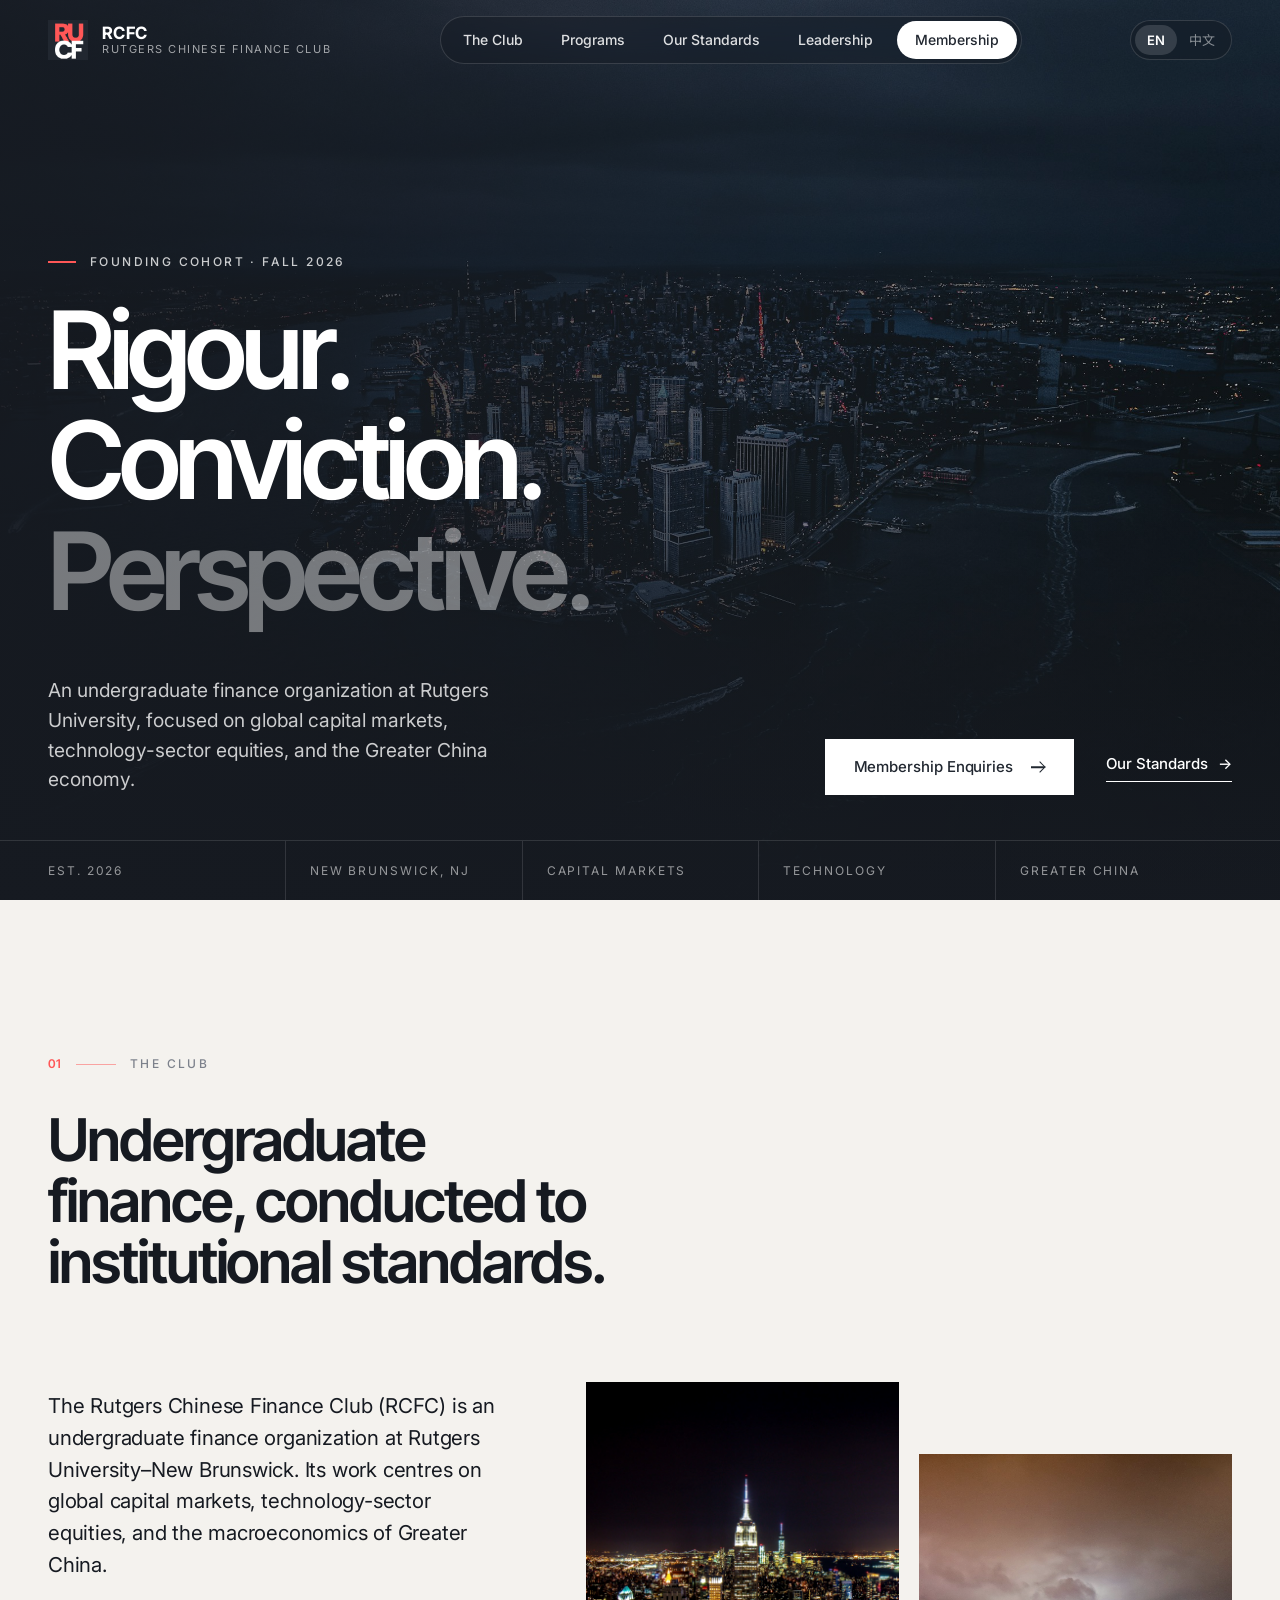
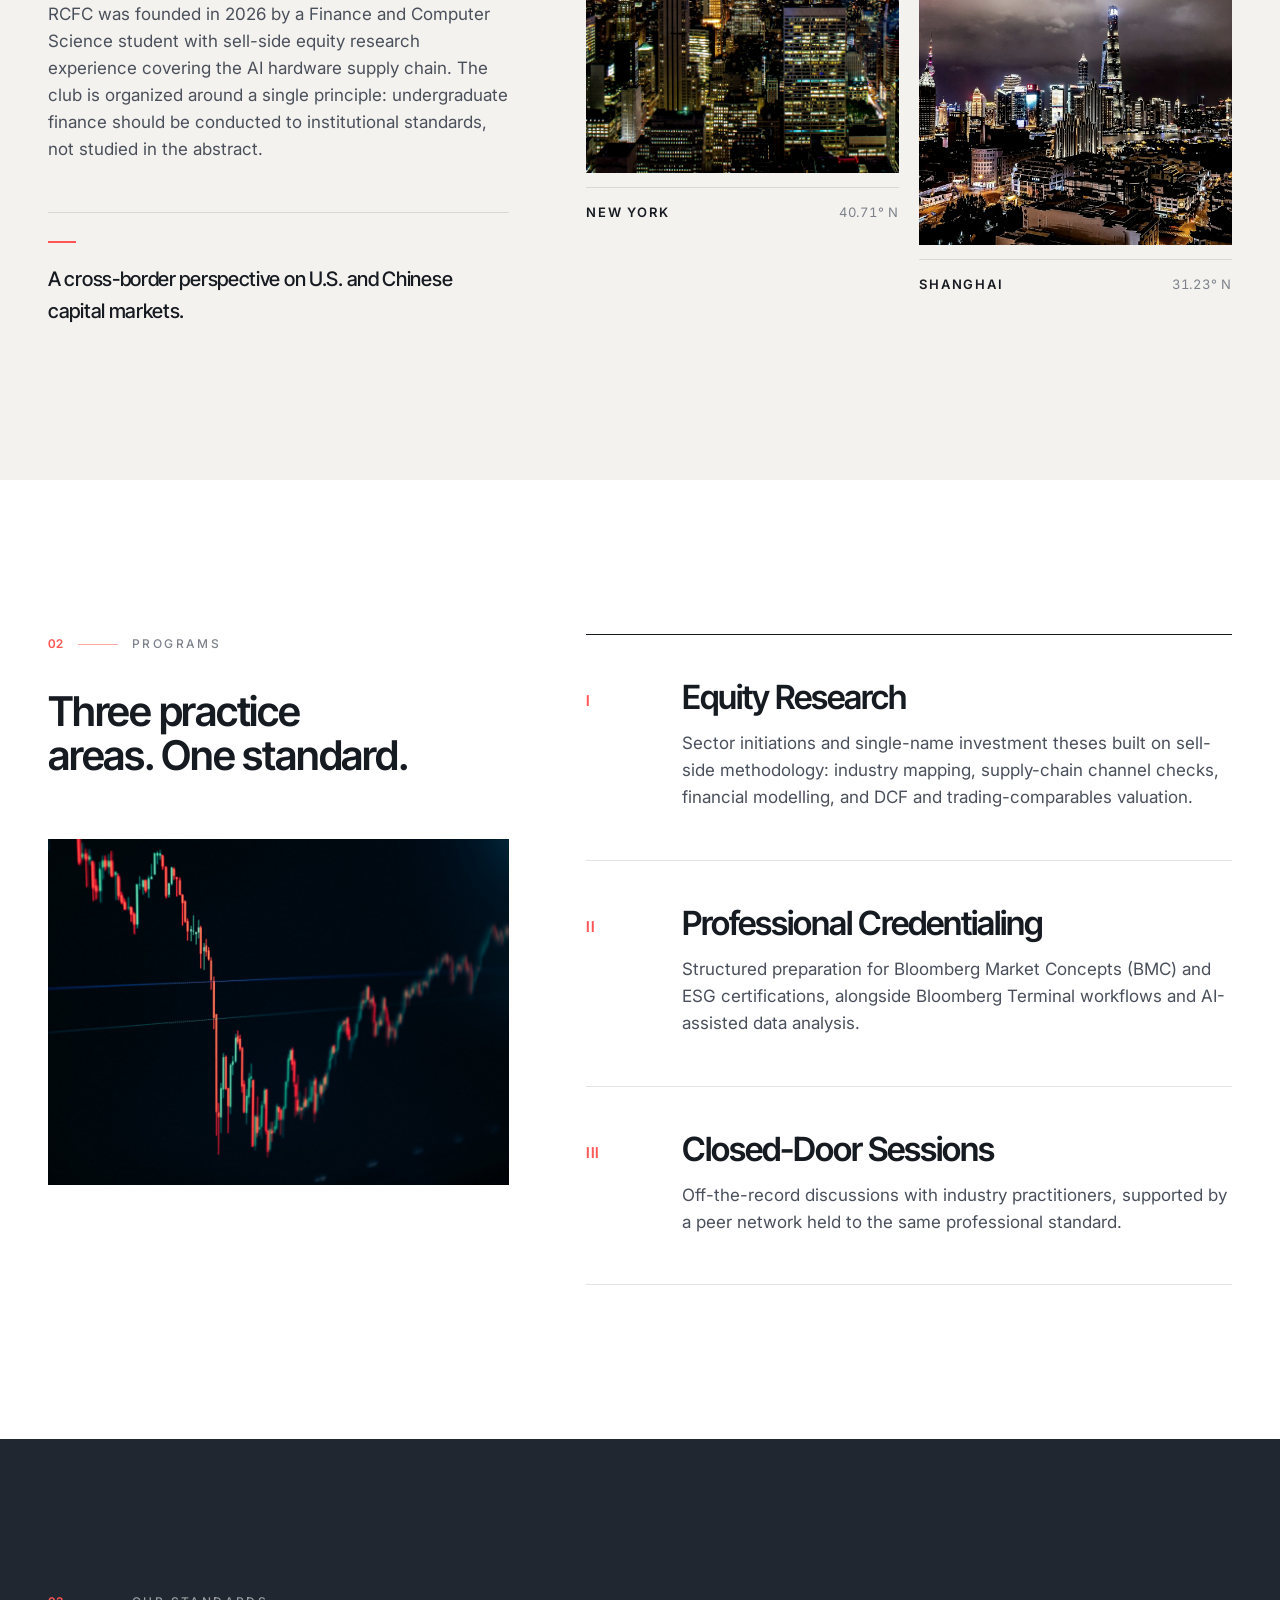
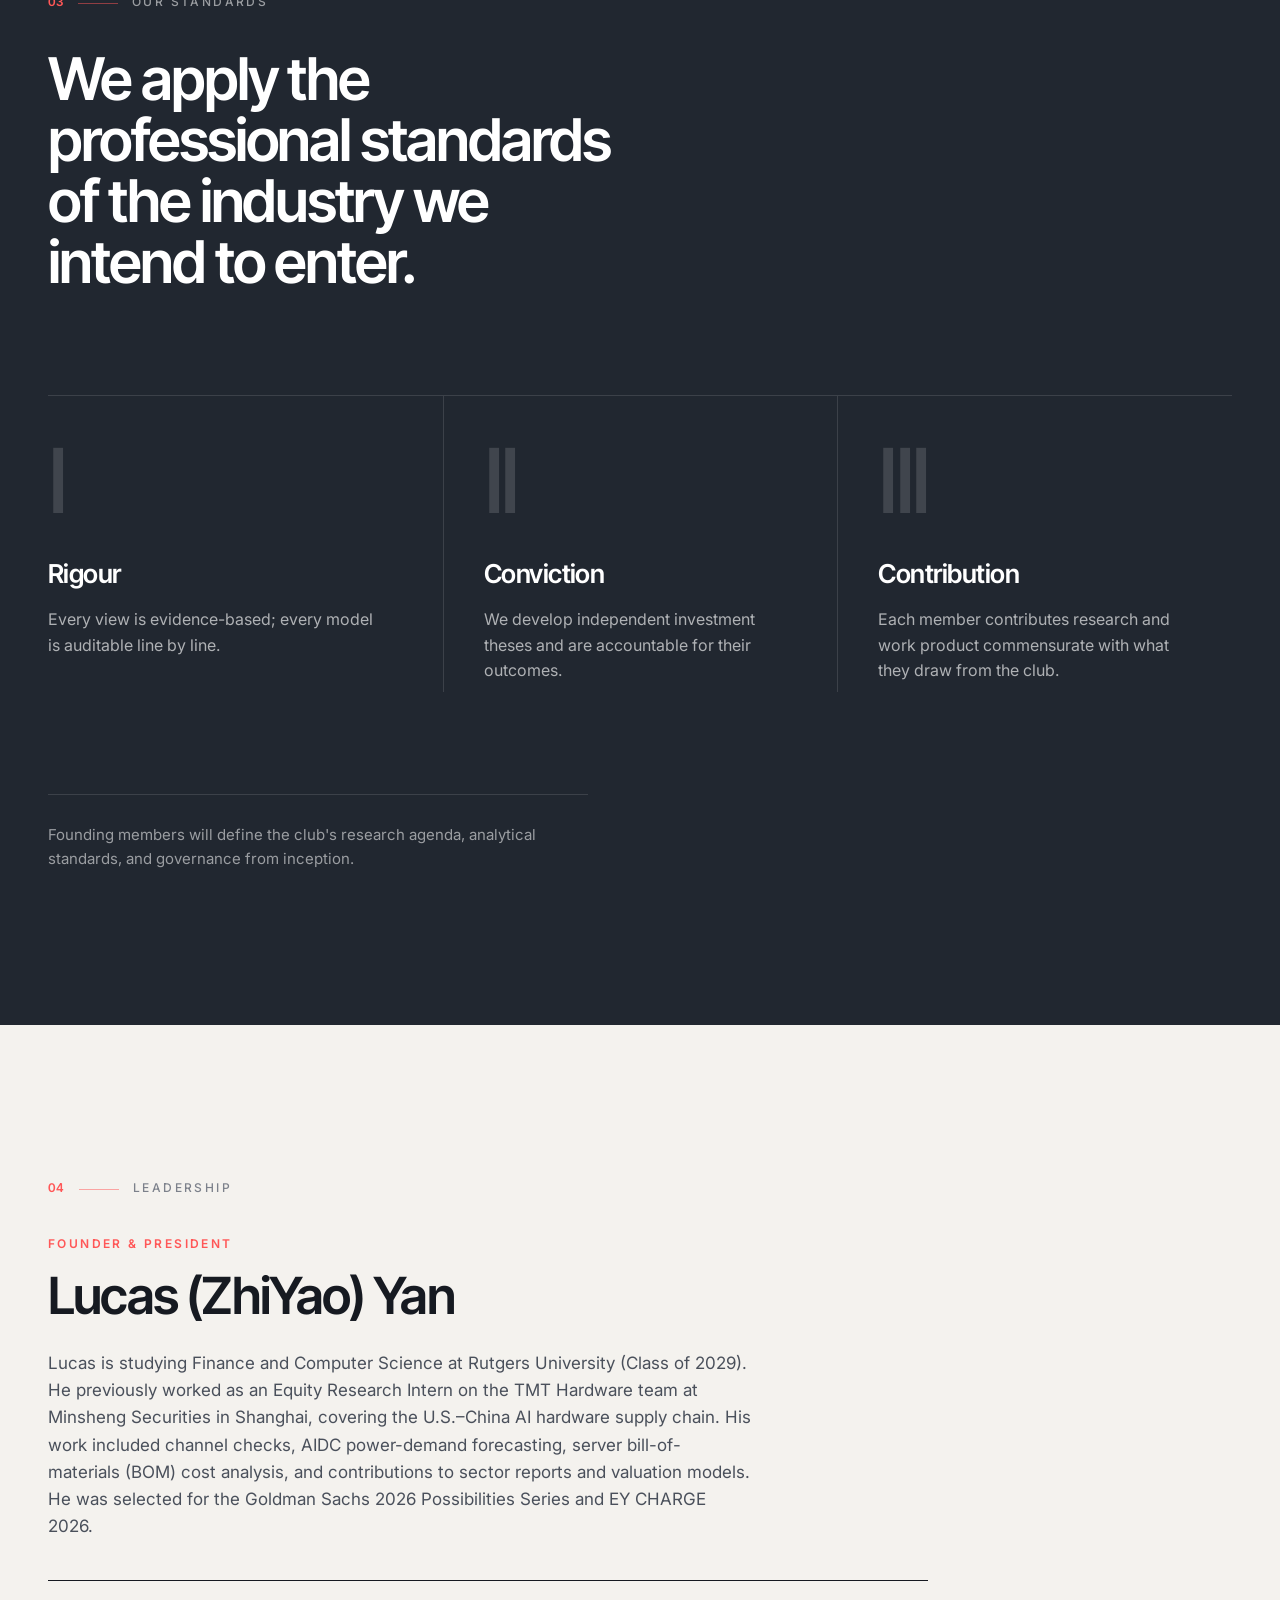
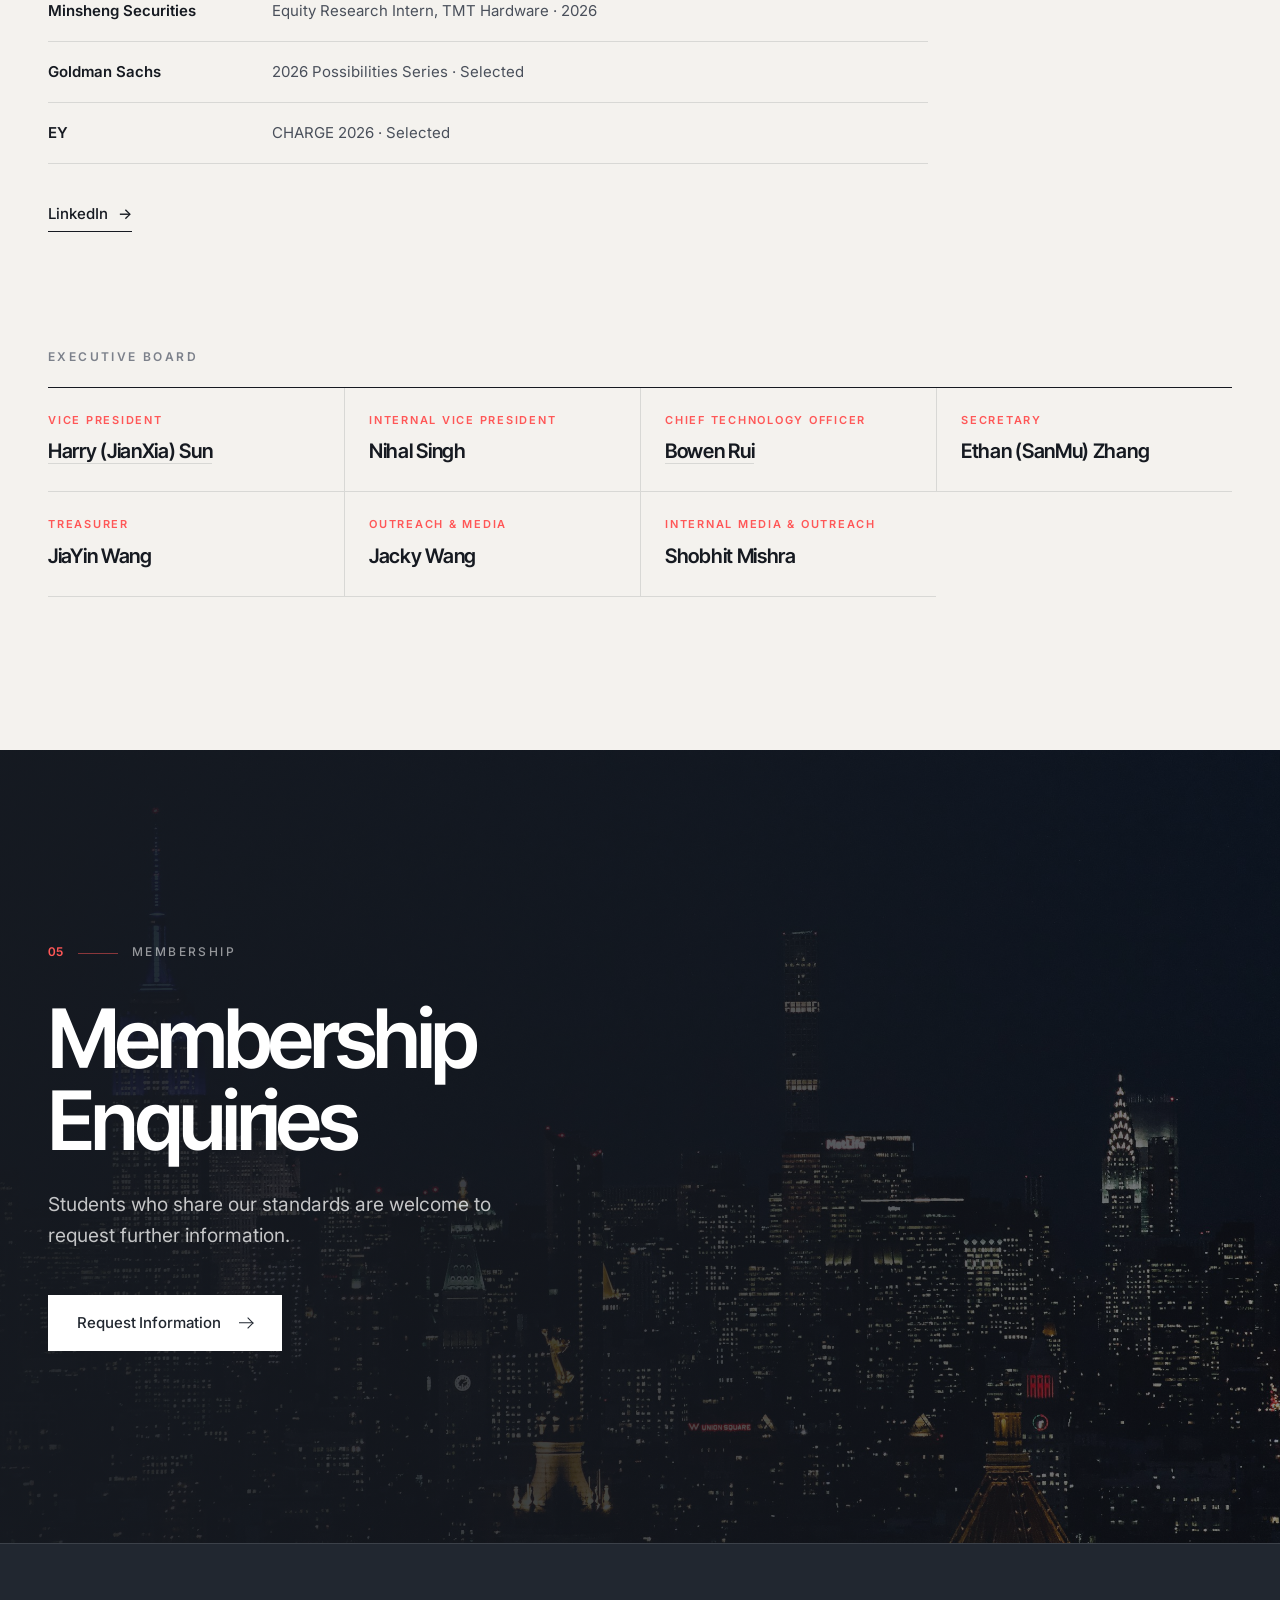
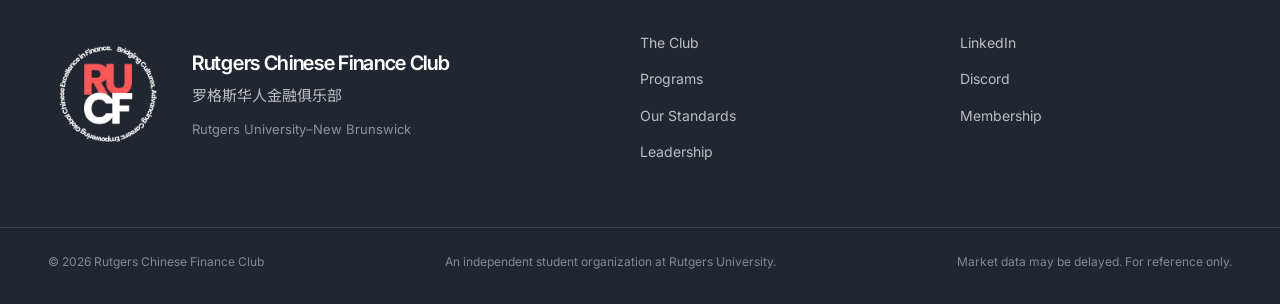
==== index.html @ a419f9c7 "Drop the summer-2026 date from the president's internship sentence EN: "In summer 2026 he was" -> "H" ====
<!doctype html>
<html lang="en">
<head>
  <meta charset="utf-8">
  <meta name="viewport" content="width=device-width, initial-scale=1">
  <title data-i18n="meta.title">RCFC — Rutgers Chinese Finance Club</title>
  <meta name="description" content="Rutgers Chinese Finance Club — an undergraduate finance organization focused on global capital markets, technology-sector equities, and the Greater China economy.">
  <meta name="theme-color" content="#212730">
  <script>
    /* Opening shot on every load: the city starts zoomed in and pulls back into the page. */
    try {
      var still = matchMedia("(prefers-reduced-motion: reduce)").matches;
      // Hide reveal targets before first paint so they don't flash and then fade out.
      if (!still && "IntersectionObserver" in window) document.documentElement.classList.add("js-motion");
      if (!still) {
        document.documentElement.classList.add("intro");
        if ("scrollRestoration" in history) history.scrollRestoration = "manual"; // a reload starts at the opening shot
      }
    } catch (e) {}
  </script>
  <link rel="icon" type="image/png" href="assets/mark.png">
  <link rel="preconnect" href="https://fonts.googleapis.com">
  <link rel="preconnect" href="https://fonts.gstatic.com" crossorigin>
  <link href="https://fonts.googleapis.com/css2?family=Inter+Tight:wght@500;600;700&family=Inter:wght@400;500;600&family=Noto+Sans+SC:wght@400;500;700&display=swap" rel="stylesheet">
  <link rel="preload" as="image" href="assets/photos/hero-manhattan.jpg">
  <link rel="stylesheet" href="styles.css">
</head>
<body>
  <a class="skip" href="#main" data-i18n="a11y.skip">Skip to content</a>

  <!-- ============ NAV ============ -->
  <header class="nav" id="top">
    <div class="nav__inner wrap">
      <a class="brand" href="#top" data-i18n-attr="aria-label:a11y.home" aria-label="RCFC — home">
        <img class="brand__mark" src="assets/mark.png" width="40" height="40" alt="">
        <span class="brand__text">
          <span class="brand__name">RCFC</span>
          <span class="brand__sub" data-i18n="brand.sub">Rutgers Chinese Finance Club</span>
        </span>
      </a>

      <nav class="menu" id="site-menu" data-i18n-attr="aria-label:a11y.primary" aria-label="Primary">
        <a href="#club" data-i18n="nav.club">The Club</a>
        <a href="#programs" data-i18n="nav.programs">Programs</a>
        <a href="#standard" data-i18n="nav.standard">Our Standards</a>
        <a href="#leadership" data-i18n="nav.leadership">Leadership</a>
        <a class="menu__cta" href="#membership" data-i18n="nav.membership">Membership</a>
        <span class="menu__dot" aria-hidden="true"></span>
      </nav>

      <div class="nav__tools">
        <div class="lang" role="group" data-i18n-attr="aria-label:a11y.lang" aria-label="Language">
          <button class="lang__btn" type="button" data-lang="en" aria-pressed="true">EN</button>
          <button class="lang__btn" type="button" data-lang="zh" aria-pressed="false">中文</button>
        </div>
        <button class="menu-toggle" type="button" aria-controls="site-menu" aria-expanded="false" aria-label="Open menu">
          <span></span><span></span>
        </button>
      </div>
    </div>
  </header>

  <main id="main">

    <!-- ============ HERO ============ -->
    <section class="hero">
      <div class="hero__media" aria-hidden="true">
        <img src="assets/photos/hero-manhattan.jpg" alt="">
      </div>
      <div class="hero__body wrap">
        <p class="eyebrow reveal"><span class="eyebrow__dash"></span><span data-i18n="hero.eyebrow">Founding Cohort · Fall 2026</span></p>
        <h1 class="hero__title reveal">
          <span data-i18n="hero.t1">Rigour.</span>
          <span data-i18n="hero.t2">Conviction.</span>
          <span class="hero__accent" data-i18n="hero.t3">Perspective.</span>
        </h1>
        <div class="hero__foot reveal">
          <p class="hero__lead" data-i18n="hero.lead">An undergraduate finance organization at Rutgers University, focused on global capital markets, technology-sector equities, and the Greater China economy.</p>
          <div class="hero__ctas">
            <a class="btn btn--light" href="apply.html"><span data-i18n="hero.cta">Membership Enquiries</span><i class="arrow" aria-hidden="true"></i></a>
            <a class="link link--light" href="#standard"><span data-i18n="hero.cta2">Our Standards</span></a>
          </div>
        </div>
      </div>
      <div class="hero__strip">
        <ul class="wrap strip">
          <li data-i18n="strip.v1">Est. 2026</li>
          <li data-i18n="strip.v2">New Brunswick, NJ</li>
          <li data-i18n="strip.v3">Capital Markets</li>
          <li data-i18n="strip.v4">Technology</li>
          <li data-i18n="strip.v5">Greater China</li>
        </ul>
      </div>
    </section>

    <!-- ============ LIVE TICKER ============ -->
    <section class="ticker" id="ticker" data-i18n-attr="aria-label:ticker.label" aria-label="Market prices">
      <div class="ticker__viewport">
        <ul class="ticker__track" id="ticker-track"></ul>
      </div>
    </section>

    <!-- ============ 01 THE CLUB ============ -->
    <section class="section club" id="club">
      <div class="wrap">
        <header class="sec-head reveal">
          <p class="sec-label"><span class="sec-num">01</span><span data-i18n="club.title">The Club</span></p>
          <h2 class="statement" data-i18n="club.statement">Undergraduate finance, conducted to institutional standards.</h2>
        </header>

        <div class="club__grid">
          <div class="club__text reveal">
            <p class="lead" data-i18n="club.p1">The Rutgers Chinese Finance Club (RCFC) is an undergraduate finance organization at Rutgers University–New Brunswick. Its work centres on global capital markets, technology-sector equities, and the macroeconomics of Greater China.</p>
            <p class="body" data-i18n="club.p2">RCFC was founded in 2026 by a Finance and Computer Science student with sell-side equity research experience covering the AI hardware supply chain. The club is organized around a single principle: undergraduate finance should be conducted to institutional standards, not studied in the abstract.</p>
            <p class="club__quote" data-i18n="club.quote">A cross-border perspective on U.S. and Chinese capital markets.</p>
          </div>

          <div class="cities reveal">
            <figure class="city">
              <div class="city__img"><img src="assets/photos/new-york.jpg" alt="" loading="lazy"></div>
              <figcaption><span data-i18n="club.capNY">New York</span><span class="city__co">40.71° N</span></figcaption>
            </figure>
            <figure class="city city--offset">
              <div class="city__img"><img src="assets/photos/shanghai.jpg" alt="" loading="lazy"></div>
              <figcaption><span data-i18n="club.capSH">Shanghai</span><span class="city__co">31.23° N</span></figcaption>
            </figure>
          </div>
        </div>
      </div>
    </section>

    <!-- ============ 02 PROGRAMS ============ -->
    <section class="section programs" id="programs">
      <div class="wrap programs__grid">
        <div class="programs__aside reveal">
          <p class="sec-label"><span class="sec-num">02</span><span data-i18n="programs.title">Programs</span></p>
          <h2 class="h2" data-i18n="programs.kicker">Three practice areas. One standard.</h2>
          <div class="programs__img"><img src="assets/photos/markets.jpg" alt="" loading="lazy"></div>
        </div>

        <ol class="plist">
          <li class="pitem reveal">
            <span class="pitem__no">I</span>
            <div>
              <h3 class="pitem__t" data-i18n="programs.t1">Equity Research</h3>
              <p class="pitem__d" data-i18n="programs.d1">Sector initiations and single-name investment theses built on sell-side methodology: industry mapping, supply-chain channel checks, financial modelling, and DCF and trading-comparables valuation.</p>
            </div>
          </li>
          <li class="pitem reveal">
            <span class="pitem__no">II</span>
            <div>
              <h3 class="pitem__t" data-i18n="programs.t2">Professional Credentialing</h3>
              <p class="pitem__d" data-i18n="programs.d2">Structured preparation for Bloomberg Market Concepts (BMC) and ESG certifications, alongside Bloomberg Terminal workflows and AI-assisted data analysis.</p>
            </div>
          </li>
          <li class="pitem reveal">
            <span class="pitem__no">III</span>
            <div>
              <h3 class="pitem__t" data-i18n="programs.t3">Closed-Door Sessions</h3>
              <p class="pitem__d" data-i18n="programs.d3">Off-the-record discussions with industry practitioners, supported by a peer network held to the same professional standard.</p>
            </div>
          </li>
        </ol>
      </div>
    </section>

    <!-- ============ 03 STANDARD ============ -->
    <section class="section standard" id="standard">
      <div class="wrap">
        <header class="standard__head reveal">
          <p class="sec-label sec-label--light"><span class="sec-num">03</span><span data-i18n="standard.title">Our Standards</span></p>
          <h2 class="statement statement--light" data-i18n="standard.intro">We apply the professional standards of the industry we intend to enter.</h2>
        </header>

        <ol class="tenets">
          <li class="tenet reveal">
            <span class="tenet__no">I</span>
            <h3 class="tenet__t" data-i18n="standard.t1">Rigour</h3>
            <p class="tenet__d" data-i18n="standard.d1">Every view is evidence-based; every model is auditable line by line.</p>
          </li>
          <li class="tenet reveal">
            <span class="tenet__no">II</span>
            <h3 class="tenet__t" data-i18n="standard.t2">Conviction</h3>
            <p class="tenet__d" data-i18n="standard.d2">We develop independent investment theses and are accountable for their outcomes.</p>
          </li>
          <li class="tenet reveal">
            <span class="tenet__no">III</span>
            <h3 class="tenet__t" data-i18n="standard.t3">Contribution</h3>
            <p class="tenet__d" data-i18n="standard.d3">Each member contributes research and work product commensurate with what they draw from the club.</p>
          </li>
        </ol>

        <p class="standard__note reveal" data-i18n="standard.note">Founding members will define the club's research agenda, analytical standards, and governance from inception.</p>
      </div>
    </section>

    <!-- ============ 04 LEADERSHIP ============ -->
    <section class="section leadership" id="leadership">
      <div class="wrap">
        <p class="sec-label reveal"><span class="sec-num">04</span><span data-i18n="leadership.title">Leadership</span></p>

        <article class="leader reveal">
          <div class="leader__main">
            <p class="leader__role" data-i18n="leadership.role">Founder &amp; President</p>
            <h3 class="leader__name" data-i18n="leadership.name">Lucas (ZhiYao) Yan</h3>
            <p class="leader__bio" data-i18n="leadership.bio">Lucas is studying Finance and Computer Science at Rutgers University (Class of 2029). He previously worked as an Equity Research Intern on the TMT Hardware team at Minsheng Securities in Shanghai, covering the U.S.–China AI hardware supply chain. His work included channel checks, AIDC power-demand forecasting, server bill-of-materials (BOM) cost analysis, and contributions to sector reports and valuation models. He was selected for the Goldman Sachs 2026 Possibilities Series and EY CHARGE 2026.</p>

            <dl class="cv">
              <div class="cv__row"><dt data-i18n="cv.o1">Minsheng Securities</dt><dd data-i18n="cv.r1">Equity Research Intern, TMT Hardware · 2026</dd></div>
              <div class="cv__row"><dt data-i18n="cv.o2">Goldman Sachs</dt><dd data-i18n="cv.r2">2026 Possibilities Series · Selected</dd></div>
              <div class="cv__row"><dt data-i18n="cv.o3">EY</dt><dd data-i18n="cv.r3">CHARGE 2026 · Selected</dd></div>
            </dl>

            <a class="link" href="https://www.linkedin.com/in/lucasyanzy/" target="_blank" rel="noopener"><span data-i18n="leadership.linkedin">LinkedIn</span></a>
          </div>
        </article>

        <div class="eboard reveal">
          <h3 class="eboard__title" data-i18n="eboard.title">Executive Board</h3>
          <ul class="eboard__grid">
            <li class="officer">
              <p class="officer__role" data-i18n="eboard.vp">Vice President</p>
              <p class="officer__name"><a href="https://www.linkedin.com/in/harrysun666/" target="_blank" rel="noopener" data-i18n="eboard.vp.name">Harry (JianXia) Sun</a></p>
            </li>
            <li class="officer">
              <p class="officer__role" data-i18n="eboard.vp2">Internal Vice President</p>
              <p class="officer__name" data-i18n="eboard.vp2.name">Nihal Singh</p>
            </li>
            <li class="officer">
              <p class="officer__role" data-i18n="eboard.cto">Chief Technology Officer</p>
              <p class="officer__name"><a href="https://www.linkedin.com/in/bowenrui/" target="_blank" rel="noopener" data-i18n="eboard.cto.name">Bowen Rui</a></p>
            </li>
            <li class="officer">
              <p class="officer__role" data-i18n="eboard.secretary">Secretary</p>
              <p class="officer__name" data-i18n="eboard.secretary.name">Ethan (SanMu) Zhang</p>
            </li>
            <li class="officer">
              <p class="officer__role" data-i18n="eboard.treasurer">Treasurer</p>
              <p class="officer__name" data-i18n="eboard.treasurer.name">JiaYin Wang</p>
            </li>
            <li class="officer">
              <p class="officer__role" data-i18n="eboard.outreach">Outreach &amp; Media</p>
              <p class="officer__name" data-i18n="eboard.outreach.name">Jacky Wang</p>
            </li>
            <li class="officer">
              <p class="officer__role" data-i18n="eboard.outreach2">Internal Media &amp; Outreach</p>
              <p class="officer__name" data-i18n="eboard.outreach2.name">Shobhit Mishra</p>
            </li>
          </ul>
        </div>
      </div>
    </section>

    <!-- ============ 05 MEMBERSHIP ============ -->
    <section class="membership" id="membership">
      <div class="membership__media" aria-hidden="true"><img src="assets/photos/skyline.jpg" alt="" loading="lazy"></div>
      <div class="wrap membership__body reveal">
        <p class="sec-label sec-label--light"><span class="sec-num">05</span><span data-i18n="nav.membership">Membership</span></p>
        <h2 class="membership__title" data-i18n="membership.title">Membership Enquiries</h2>
        <p class="membership__line" data-i18n="membership.line">Students who share our standards are welcome to request further information.</p>
        <a class="btn btn--light" href="apply.html"><span data-i18n="membership.cta">Request Information</span><i class="arrow" aria-hidden="true"></i></a>
      </div>
    </section>
  </main>

  <!-- ============ FOOTER ============ -->
  <footer class="footer">
    <div class="wrap footer__grid">
      <div class="footer__brand">
        <img src="assets/logo-dark-600.png" width="120" height="120" data-i18n-attr="alt:a11y.seal" alt="RCFC circular wordmark">
        <div>
          <p class="footer__name">Rutgers Chinese Finance Club</p>
          <p class="footer__zh">罗格斯华人金融俱乐部</p>
          <p class="footer__uni" data-i18n="footer.uni">Rutgers University–New Brunswick</p>
        </div>
      </div>

      <nav class="footer__col" aria-label="Sections">
        <a href="#club" data-i18n="nav.club">The Club</a>
        <a href="#programs" data-i18n="nav.programs">Programs</a>
        <a href="#standard" data-i18n="nav.standard">Our Standards</a>
        <a href="#leadership" data-i18n="nav.leadership">Leadership</a>
      </nav>

      <nav class="footer__col" data-i18n-attr="aria-label:a11y.channels" aria-label="Club channels">
        <a href="https://www.linkedin.com/company/rutgers-chinese-finance-club/" target="_blank" rel="noopener">LinkedIn</a>
        <a href="https://discord.gg/1518963490772094996" target="_blank" rel="noopener">Discord</a>
        <a href="#membership" data-i18n="nav.membership">Membership</a>
      </nav>
    </div>
    <div class="wrap footer__base">
      <span>© 2026 Rutgers Chinese Finance Club</span>
      <span data-i18n="footer.disclaimer">An independent student organization at Rutgers University.</span>
      <span data-i18n="footer.data">Market data may be delayed. For reference only.</span>
    </div>
  </footer>

  <script src="main.js"></script>
</body>
</html>
---- styles.css ----
/* RCFC — rebrand preview
   Built around the wordmark: geometric sans, navy #212730 (the logo's own
   background, so the PNG edges vanish), coral #FF5757 used only as a spark. */

:root {
  --navy: #212730;
  --navy-deep: #161A21;
  --navy-line: rgba(255, 255, 255, 0.12);
  --paper: #F4F2EE;
  --white: #FFFFFF;
  --ink: #161A21;
  --ink-2: #4A505B;
  --ink-3: #7C818B;
  --line: rgba(22, 26, 33, 0.12);
  --coral: #FF5757;
  --up: #3DBE8B;
  --down: #FF6B6B;

  --display: "Inter Tight", "Inter", "Noto Sans SC", system-ui, sans-serif;
  --sans: "Inter", "Noto Sans SC", system-ui, -apple-system, sans-serif;

  --wrap: 1280px;
  --gutter: clamp(20px, 4vw, 48px);
  --sec: clamp(96px, 12vw, 168px);
  --ease: cubic-bezier(.2, .7, .1, 1);
  --tick-h: 68px;
}


*, *::before, *::after { box-sizing: border-box; }
html { scroll-behavior: smooth; -webkit-text-size-adjust: 100%; }
body {
  margin: 0;
  background: var(--paper);
  color: var(--ink);
  font-family: var(--sans);
  font-size: 17px;
  line-height: 1.6;
  -webkit-font-smoothing: antialiased;
  text-rendering: optimizeLegibility;
  overflow-x: hidden;
}
img { display: block; max-width: 100%; }
a { color: inherit; text-decoration: none; }
h1, h2, h3, p, ol, ul, dl, dd, figure { margin: 0; padding: 0; }
ol, ul { list-style: none; }
button { font: inherit; color: inherit; background: none; border: 0; cursor: pointer; }
:focus-visible { outline: 2px solid var(--coral); outline-offset: 3px; }

.wrap { width: 100%; max-width: var(--wrap); margin: 0 auto; padding: 0 var(--gutter); }

.skip {
  position: absolute; left: 16px; top: -60px; z-index: 100;
  background: var(--white); color: var(--ink); padding: 10px 16px; font-size: 14px;
}
.skip:focus { top: 16px; }

/* ---------- Type primitives ---------- */
.eyebrow, .sec-label {
  display: flex; align-items: center; gap: 14px;
  font-family: var(--sans);
  font-size: 12px; font-weight: 500;
  letter-spacing: .2em; text-transform: uppercase;
}
.eyebrow { color: rgba(255,255,255,.78); }
.eyebrow__dash { width: 28px; height: 2px; background: var(--coral); }

.sec-label { color: var(--ink-3); margin-bottom: 36px; }
.sec-label--light { color: rgba(255,255,255,.55); }
.sec-num {
  font-family: var(--display); font-weight: 600; letter-spacing: .04em;
  color: var(--coral);
}
.sec-num::after {
  content: ""; display: inline-block; width: 40px; height: 1px;
  background: currentColor; opacity: .5; vertical-align: middle; margin-left: 14px;
}

.statement {
  font-family: var(--display);
  font-weight: 600;
  font-size: clamp(34px, 4.6vw, 64px);
  line-height: 1.04;
  letter-spacing: -0.035em;
  max-width: 17ch;
  text-wrap: balance;
}
.statement [lang="zh-Hans"] { letter-spacing: -0.01em; line-height: 1.2; max-width: 16em; }
.statement--light { color: var(--white); }

.h2 {
  font-family: var(--display); font-weight: 600;
  font-size: clamp(30px, 3.2vw, 44px); line-height: 1.08; letter-spacing: -0.03em;
  text-wrap: balance;
}
.h2 [lang="zh-Hans"] { letter-spacing: 0; line-height: 1.25; }

.lead { font-size: clamp(19px, 1.6vw, 22px); line-height: 1.55; color: var(--ink); letter-spacing: -0.01em; }
.body { color: var(--ink-2); margin-top: 20px; max-width: 60ch; }

/* ---------- Buttons ---------- */
.btn {
  display: inline-flex; align-items: center; gap: 18px;
  height: 56px; padding: 0 28px;
  font-size: 15px; font-weight: 500; letter-spacing: -0.005em;
  border: 1px solid transparent;
  transition: background .3s var(--ease), color .3s var(--ease), gap .3s var(--ease);
}
.btn--light { background: var(--white); color: var(--navy); }
.btn--light:hover { background: var(--coral); color: var(--white); gap: 24px; }
.arrow {
  width: 14px; height: 14px; position: relative; flex: none;
}
.arrow::before {
  content: ""; position: absolute; left: 0; right: 1px; top: 50%; height: 1.5px;
  background: currentColor; transform: translateY(-50%);
}
.arrow::after {
  content: ""; position: absolute; right: 1px; top: 50%; width: 8px; height: 8px;
  border-top: 1.5px solid currentColor; border-right: 1.5px solid currentColor;
  transform: translateY(-50%) rotate(45deg);
}

.link {
  display: inline-flex; align-items: center; gap: 10px;
  font-size: 15px; font-weight: 500;
  padding-bottom: 6px;
  background: linear-gradient(currentColor, currentColor) 0 100% / 100% 1px no-repeat;
  transition: background-size .35s var(--ease);
}
.link::after { content: "→"; transition: transform .3s var(--ease); }
.link:hover::after { transform: translateX(4px); }
.link--light { color: var(--white); }

/* ---------- Nav ---------- */
.nav {
  position: fixed; inset: 0 0 auto 0; z-index: 50;
  color: var(--white);
  transition: background .35s var(--ease), border-color .35s var(--ease);
  border-bottom: 1px solid transparent;
}
.nav.is-scrolled, .nav.is-open {
  background: rgba(33, 39, 48, .96);
  backdrop-filter: saturate(140%) blur(10px);
  -webkit-backdrop-filter: saturate(140%) blur(10px);
  border-bottom-color: var(--navy-line);
}
.nav__inner { display: flex; align-items: center; justify-content: space-between; height: 80px; gap: 24px; }

.brand { display: flex; align-items: center; gap: 14px; }
.brand__mark { width: 40px; height: 40px; }
.brand__text { display: flex; flex-direction: column; line-height: 1.15; }
.brand__name { font-family: "Inter Tight", sans-serif; font-weight: 700; font-size: 17px; letter-spacing: .02em; }
.brand__sub { font-size: 11px; letter-spacing: .14em; text-transform: uppercase; color: rgba(255,255,255,.6); }

.menu { display: flex; align-items: center; gap: 36px; font-size: 14px; font-weight: 500; }
.menu a { position: relative; color: rgba(255,255,255,.82); transition: color .2s; }
.menu a:hover { color: var(--white); }
.menu a:not(.menu__cta)::after {
  content: ""; position: absolute; left: 0; right: 0; bottom: -6px; height: 1px;
  background: var(--coral); transform: scaleX(0); transform-origin: left;
  transition: transform .3s var(--ease);
}
.menu a:not(.menu__cta):hover::after { transform: scaleX(1); }
.menu__cta {
  color: var(--white) !important;
  padding: 10px 18px; border: 1px solid rgba(255,255,255,.4);
  transition: background .25s, border-color .25s, color .25s;
}
.menu__cta:hover { background: var(--white); color: var(--navy) !important; border-color: var(--white); }

.nav__tools { display: flex; align-items: center; gap: 18px; }
.lang { display: flex; align-items: center; font-size: 13px; }
.lang__btn { padding: 6px 8px; color: rgba(255,255,255,.5); transition: color .2s; }
.lang__btn[aria-pressed="true"] { color: var(--white); font-weight: 600; }
.lang__btn + .lang__btn { border-left: 1px solid rgba(255,255,255,.25); }

.menu-toggle { display: none; width: 40px; height: 40px; position: relative; }
.menu-toggle span {
  position: absolute; left: 10px; right: 10px; height: 1.5px; background: currentColor;
  transition: transform .3s var(--ease), top .3s var(--ease);
}
.menu-toggle span:first-child { top: 16px; }
.menu-toggle span:last-child { top: 23px; }
.menu-toggle[aria-expanded="true"] span:first-child { top: 19.5px; transform: rotate(45deg); }
.menu-toggle[aria-expanded="true"] span:last-child { top: 19.5px; transform: rotate(-45deg); }

/* Pill nav (desktop): capsule menu with a rising fill and rolling label;
   once scrolled, the brand slips out to the left and the capsule glides to centre. */
.menu__dot { display: none; }
@media (min-width: 1081px) {
  .nav.is-scrolled {
    background: transparent; border-bottom-color: transparent;
    backdrop-filter: none; -webkit-backdrop-filter: none;
  }
  .brand { transition: transform .8s var(--ease), opacity .6s var(--ease), visibility 0s linear 0s; }
  .nav.is-scrolled .brand {
    transform: translateX(-56px); opacity: 0; visibility: hidden; pointer-events: none;
    transition: transform .8s var(--ease), opacity .6s var(--ease), visibility 0s linear .8s;
  }

  .menu {
    position: relative; gap: 2px; padding: 4px; border-radius: 999px;
    background: rgba(22, 26, 33, .5); border: 1px solid rgba(255, 255, 255, .14);
    backdrop-filter: saturate(140%) blur(12px); -webkit-backdrop-filter: saturate(140%) blur(12px);
    transition: transform .8s var(--ease), background .35s var(--ease), box-shadow .35s var(--ease);
  }
  .nav.is-scrolled .menu {
    transform: translateX(var(--menu-x, 0px));
    background: rgba(22, 26, 33, .86);
    box-shadow: 0 12px 32px -14px rgba(0, 0, 0, .5);
  }
  .menu a {
    display: block; height: 38px; line-height: 38px; padding: 0 18px;
    border-radius: 999px; overflow: hidden; isolation: isolate;
    color: rgba(255, 255, 255, .86);
  }
  .menu a.is-active { color: var(--white); }
  /* Fill: a circle rises from below the pill. */
  .menu a::before {
    content: ""; position: absolute; z-index: -1; left: 50%; bottom: 0;
    width: max(130%, 120px); aspect-ratio: 1; border-radius: 50%;
    background: var(--white);
    transform: translate(-50%, 100%) scale(.5);
    transition: transform .5s var(--ease);
  }
  .menu a:hover::before, .menu a:focus-visible::before { transform: translate(-50%, 34%) scale(1); }
  /* Label roll: the label slides up and its shadow copy (in the fill colour's ink) slides in. */
  .menu a > .i18n {
    text-shadow: 0 38px 0 var(--navy);
    transition: opacity .18s ease, transform .5s var(--ease);
  }
  .menu a:hover > .i18n, .menu a:focus-visible > .i18n { transform: translateY(-38px); }
  .menu a:not(.menu__cta)::after { display: none; }

  .menu__cta {
    padding: 0 20px; border: 0; margin-left: 4px;
    background: var(--white); color: var(--navy) !important;
  }
  .menu__cta:hover { background: var(--white); }
  .menu__cta::before { background: var(--coral) !important; }
  .menu__cta > .i18n { text-shadow: 0 38px 0 var(--white) !important; }

  .menu__dot {
    display: block; position: absolute; left: 0; bottom: -11px;
    width: 6px; height: 6px; border-radius: 50%; background: var(--coral);
    opacity: 0; pointer-events: none;
    transform: translateX(var(--dot-x, 0px));
    transition: transform .55s var(--ease), opacity .3s var(--ease);
  }
  .menu__dot.is-on { opacity: 1; }

  .lang {
    padding: 4px; border-radius: 999px;
    background: rgba(22, 26, 33, .5); border: 1px solid rgba(255, 255, 255, .14);
    backdrop-filter: saturate(140%) blur(12px); -webkit-backdrop-filter: saturate(140%) blur(12px);
    transition: background .35s var(--ease);
  }
  .nav.is-scrolled .lang { background: rgba(22, 26, 33, .86); }
  .lang__btn { height: 30px; padding: 0 12px; border-radius: 999px; }
  .lang__btn + .lang__btn { border-left: 0; }
  .lang__btn[aria-pressed="true"] { background: rgba(255, 255, 255, .14); }
}

/* ---------- Hero ---------- */
.hero {
  /* First screen = hero + ticker; everything below scales with viewport height so the ticker sits on the fold. */
  position: relative; min-height: calc(100vh - var(--tick-h)); min-height: calc(100svh - var(--tick-h));
  display: flex; flex-direction: column; justify-content: flex-end;
  color: var(--white); background: var(--navy);
}
.hero:has(+ .ticker[hidden]) { min-height: 100vh; min-height: 100svh; }
.hero__media { position: absolute; inset: 0; overflow: hidden; }
.hero__media img {
  width: 100%; height: 100%; object-fit: cover; object-position: center 60%;
  transform: scale(1.06); animation: heroZoom 18s var(--ease) forwards;
}
.hero__media::after {
  content: ""; position: absolute; inset: 0;
  background:
    linear-gradient(90deg, rgba(22,26,33,.92) 0%, rgba(22,26,33,.7) 42%, rgba(22,26,33,.25) 100%),
    linear-gradient(0deg, rgba(22,26,33,.95) 0%, rgba(22,26,33,0) 45%);
}
@keyframes heroZoom { to { transform: scale(1); } }

/* Opening shot: the city fills the screen zoomed in, then the camera pulls back into the page.
   .intro = start frame, .intro-run = the pull-back, .intro-played = settled (no idle zoom afterwards). */
.intro .hero__media img { animation: none; transform: scale(1.7); filter: brightness(1.15) saturate(1.05); }
.intro .hero__media::after { opacity: 0; }
.intro .nav, .intro .hero__strip, .intro .ticker__viewport { opacity: 0; }
/* During the opening the photo runs under the (transparent) ticker band, so the whole screen is city. */
.hero:has(+ .ticker:not([hidden])) .hero__media { bottom: calc(-1 * var(--tick-h)); }
.intro .ticker { background: transparent; border-top-color: transparent; }
.intro-played .hero__media img { animation: none; transform: none; }
.intro-run .hero__media img { transition: transform 1.6s cubic-bezier(.22, .61, .2, 1), filter 1.1s var(--ease) .4s; }
.intro-run .hero__media::after { transition: opacity 1.1s var(--ease) .4s; }
.intro-run .nav { transition: opacity .7s var(--ease) 1.2s, background .35s var(--ease), border-color .35s var(--ease); }
.intro-run .hero__strip, .intro-run .ticker__viewport { transition: opacity .7s var(--ease) 1.3s; }
.intro-run .ticker { transition: background-color 1.1s var(--ease) .4s, border-color 1.1s var(--ease) .4s; }
/* Skipped by the visitor: same path, much faster. */
.intro-fast .hero__media img { transition-duration: .7s, .5s; transition-delay: 0s, 0s; }
.intro-fast .hero__media::after { transition-duration: .5s; transition-delay: 0s; }
.intro-fast .nav, .intro-fast .hero__strip, .intro-fast .ticker__viewport, .intro-fast .ticker { transition-delay: .3s; }

.hero__body { position: relative; padding-top: clamp(92px, 14svh, 160px); padding-bottom: clamp(28px, 5svh, 72px); }
.hero__title {
  margin-top: clamp(14px, 3svh, 32px);
  font-family: var(--display); font-weight: 600;
  font-size: clamp(44px, min(9.4vw, 12svh), 148px);
  line-height: .94; letter-spacing: -0.05em;
}
.hero__title > span { display: block; }
.hero__accent { color: rgba(255,255,255,.42); }
.hero__title [lang="zh-Hans"] { letter-spacing: 0; line-height: 1.12; font-weight: 700; font-size: clamp(40px, min(8vw, 11svh), 120px); }

.hero__foot {
  margin-top: clamp(22px, 5svh, 56px);
  display: flex; align-items: flex-end; justify-content: space-between; gap: 40px; flex-wrap: wrap;
}
.hero__lead { font-size: clamp(18px, 1.5vw, 21px); line-height: 1.55; color: rgba(255,255,255,.78); }
.hero__lead [lang="en"] { max-width: 40ch; }
.hero__lead [lang="zh-Hans"] { max-width: 24em; }
.hero__ctas { display: flex; align-items: center; gap: 32px; flex-wrap: wrap; }
@media (min-width: 761px) and (max-height: 700px) {
  .hero__title { font-size: clamp(44px, min(9.4vw, 11svh), 148px); }
  .hero__title [lang="zh-Hans"] { font-size: clamp(40px, min(8vw, 10svh), 120px); }
  .hero__lead { font-size: 17px; }
  .hero__foot { margin-top: 20px; }
}

.hero__strip { position: relative; border-top: 1px solid var(--navy-line); }
/* Narrow windows, tablets and phones: the strip wraps to two lines and pushes the ticker off the first screen. */
@media (max-width: 1100px) { .hero__strip { display: none; } }
.strip {
  display: grid; grid-template-columns: repeat(5, 1fr);
  font-size: 12px; letter-spacing: .16em; text-transform: uppercase; color: rgba(255,255,255,.55);
}
.strip li { padding: clamp(12px, 2.2svh, 22px) 0; }
.strip li + li { padding-left: 24px; border-left: 1px solid var(--navy-line); }

/* ---------- Live ticker ---------- */
.ticker {
  position: relative; display: flex; align-items: stretch;
  background: var(--navy-deep); color: var(--white);
  border-top: 1px solid var(--navy-line);
  height: var(--tick-h); overflow: hidden;
}
.ticker[hidden] { display: none; }
.ticker__viewport {
  flex: 1; overflow: hidden;
  -webkit-mask-image: linear-gradient(90deg, transparent 0, #000 80px, #000 calc(100% - 80px), transparent 100%);
          mask-image: linear-gradient(90deg, transparent 0, #000 80px, #000 calc(100% - 80px), transparent 100%);
}
.ticker__track {
  display: flex; align-items: center; height: 100%; width: max-content;
  animation: tick var(--tick-dur, 70s) linear infinite;
}
.ticker:hover .ticker__track { animation-play-state: paused; }
@keyframes tick { to { transform: translateX(-50%); } }

.tk {
  display: flex; align-items: center; gap: 12px;
  padding: 0 30px; height: 100%;
  border-right: 1px solid var(--navy-line);
  white-space: nowrap;
  font-variant-numeric: tabular-nums;
}
.tk__logo {
  width: 30px; height: 30px; flex: none; border-radius: 6px;
  background: var(--white); padding: 4px; object-fit: contain;
}
.tk__name { font-size: 14px; font-weight: 600; letter-spacing: -0.005em; }
.tk__sym { font-size: 11px; letter-spacing: .08em; color: rgba(255,255,255,.45); margin-left: -4px; }
.tk__px { font-size: 14px; font-weight: 500; color: rgba(255,255,255,.92); }
.tk__chg { font-size: 13px; font-weight: 500; }
.tk__chg.is-up { color: var(--up); }
.tk__chg.is-down { color: var(--down); }
.tk__chg.is-flat { color: rgba(255,255,255,.5); }
.tk.flash-up .tk__px { animation: flashUp 1.8s var(--ease); }
.tk.flash-down .tk__px { animation: flashDown 1.8s var(--ease); }
@keyframes flashUp { 0%, 30% { color: var(--up); } 100% { color: rgba(255,255,255,.92); } }
@keyframes flashDown { 0%, 30% { color: var(--down); } 100% { color: rgba(255,255,255,.92); } }

/* ---------- Sections ---------- */
.section { padding: var(--sec) 0; }

/* 01 Club */
.club { background: var(--paper); }
.sec-head { margin-bottom: clamp(56px, 7vw, 96px); }
.club__grid {
  display: grid; grid-template-columns: 5fr 7fr; gap: clamp(40px, 6vw, 96px); align-items: start;
}
.club__text { padding-top: 8px; }
.club__quote {
  margin-top: 48px; padding-top: 28px; border-top: 1px solid var(--line);
  font-family: var(--display); font-weight: 500; font-size: 20px; letter-spacing: -0.015em;
  color: var(--ink);
}
.club__quote::before { content: ""; display: block; width: 28px; height: 2px; background: var(--coral); margin-bottom: 20px; }

.cities { display: grid; grid-template-columns: 1fr 1fr; gap: 20px; }
.city--offset { margin-top: 72px; }
.city__img { aspect-ratio: 4 / 5; overflow: hidden; background: var(--navy); }
.city__img img {
  width: 100%; height: 100%; object-fit: cover;
  filter: saturate(.85) contrast(1.05);
  transition: transform 1.2s var(--ease);
}
.city:hover .city__img img { transform: scale(1.04); }
.city figcaption {
  display: flex; justify-content: space-between; align-items: baseline;
  padding-top: 14px; margin-top: 14px; border-top: 1px solid var(--line);
  font-size: 13px; font-weight: 600; letter-spacing: .14em; text-transform: uppercase;
}
.city__co { font-weight: 400; color: var(--ink-3); letter-spacing: .06em; font-variant-numeric: tabular-nums; }

/* 02 Programs */
.programs { background: var(--white); }
.programs__grid { display: grid; grid-template-columns: 5fr 7fr; gap: clamp(40px, 6vw, 96px); }
.programs__aside { align-self: start; position: sticky; top: 120px; }
.programs__img { margin-top: 48px; aspect-ratio: 4 / 3; overflow: hidden; background: var(--navy); }
.programs__img img { width: 100%; height: 100%; object-fit: cover; }

.plist { border-top: 1px solid var(--ink); }
.pitem {
  display: grid; grid-template-columns: 72px 1fr; gap: 24px;
  padding: 44px 0 48px; border-bottom: 1px solid var(--line);
  transition: padding .4s var(--ease);
}
.pitem:hover { padding-left: 12px; }
.pitem__no {
  font-family: var(--display); font-weight: 600; font-size: 15px; color: var(--coral);
  letter-spacing: .04em; padding-top: 10px;
}
.pitem__t {
  font-family: var(--display); font-weight: 600;
  font-size: clamp(26px, 2.6vw, 36px); line-height: 1.12; letter-spacing: -0.03em;
}
.pitem__t [lang="zh-Hans"] { letter-spacing: 0; }
.pitem__d { margin-top: 14px; color: var(--ink-2); max-width: 52ch; }

/* 03 Standard */
.standard { background: var(--navy); color: var(--white); }
.standard__head { margin-bottom: clamp(64px, 8vw, 112px); }
.tenets { display: grid; grid-template-columns: repeat(3, 1fr); border-top: 1px solid var(--navy-line); }
.tenet { padding: 40px 40px 8px 0; position: relative; }
.tenet + .tenet { padding-left: 40px; border-left: 1px solid var(--navy-line); }
.tenet::before {
  content: ""; position: absolute; top: -1px; left: 0; height: 2px; width: 0;
  background: var(--coral); transition: width .6s var(--ease);
}
.tenet + .tenet::before { left: 40px; }
.tenet:hover::before { width: 48px; }
.tenet__no {
  display: block; font-family: var(--display); font-weight: 500;
  font-size: clamp(64px, 7vw, 104px); line-height: 1; letter-spacing: -0.04em;
  color: rgba(255,255,255,.14);
}
.tenet__t {
  margin-top: 28px; font-family: var(--display); font-weight: 600;
  font-size: 26px; letter-spacing: -0.02em;
}
.tenet__d { margin-top: 12px; color: rgba(255,255,255,.64); font-size: 16px; max-width: 34ch; }
.standard__note {
  margin-top: clamp(64px, 8vw, 104px); padding-top: 28px; border-top: 1px solid var(--navy-line);
  font-size: 15px; color: rgba(255,255,255,.55); max-width: 60ch;
}

/* 04 Leadership */
.leadership { background: var(--paper); }
.leader {
  max-width: 880px;
}
.leader__role {
  font-size: 12px; font-weight: 600; letter-spacing: .2em; text-transform: uppercase; color: var(--coral);
}
.leader__name {
  margin-top: 16px; font-family: var(--display); font-weight: 600;
  font-size: clamp(36px, 4vw, 56px); line-height: 1.04; letter-spacing: -0.035em;
}
.leader__bio { margin-top: 28px; color: var(--ink-2); max-width: 64ch; }

.cv { margin: 40px 0 36px; border-top: 1px solid var(--ink); }
.cv__row {
  display: grid; grid-template-columns: 200px 1fr; gap: 24px;
  padding: 18px 0; border-bottom: 1px solid var(--line);
  font-size: 15px;
}
.cv__row dt { font-weight: 600; }
.cv__row dd { color: var(--ink-2); }

/* Rest of the executive board: deliberately quieter than the president block above */
.eboard { margin-top: clamp(72px, 9vw, 120px); }
.eboard__title {
  font-size: 12px; font-weight: 600; letter-spacing: .2em; text-transform: uppercase; color: var(--ink-3);
}
.eboard__grid {
  list-style: none; margin: 20px 0 0; padding: 0;
  display: grid; grid-template-columns: repeat(4, minmax(0, 1fr));
  border-top: 1px solid var(--ink);
}
.officer { padding: 24px 24px 28px 0; border-bottom: 1px solid var(--line); }
.officer + .officer { padding-left: 24px; border-left: 1px solid var(--line); }
.officer:nth-child(4n+1) { padding-left: 0; border-left: 0; }
.officer__role {
  font-size: 11px; font-weight: 600; letter-spacing: .16em; text-transform: uppercase; color: var(--coral);
}
.officer__name {
  margin-top: 10px; font-family: var(--display); font-weight: 600;
  font-size: 20px; line-height: 1.2; letter-spacing: -0.015em;
}
.officer__name a { color: inherit; text-decoration: none; border-bottom: 1px solid var(--line); transition: border-color .2s; }
.officer__name a:hover { border-bottom-color: var(--coral); }
@media (max-width: 1080px) {
  .eboard__grid { grid-template-columns: repeat(2, 1fr); }
  .officer:nth-child(even) { padding-left: 24px; border-left: 1px solid var(--line); }
  .officer:nth-child(odd) { padding-left: 0; border-left: 0; }
}
@media (max-width: 760px) {
  .officer, .officer + .officer { padding: 18px 12px 20px 0; }
  .officer:nth-child(even) { padding-left: 16px; }
  .officer__name { font-size: 17px; }
}

/* 05 Membership */
.membership {
  position: relative; overflow: hidden; color: var(--white); background: var(--navy);
  padding: clamp(120px, 15vw, 200px) 0;
}
.membership__media { position: absolute; inset: 0; }
.membership__media img { width: 100%; height: 100%; object-fit: cover; }
.membership__media::after {
  content: ""; position: absolute; inset: 0;
  background: linear-gradient(90deg, rgba(22,26,33,.94) 0%, rgba(22,26,33,.78) 55%, rgba(22,26,33,.5) 100%);
}
.membership__body { position: relative; }
.membership__title {
  font-family: var(--display); font-weight: 600;
  font-size: clamp(44px, 6.4vw, 96px); line-height: 1; letter-spacing: -0.045em;
  max-width: 12ch;
}
.membership__title [lang="zh-Hans"] { letter-spacing: 0; line-height: 1.15; }
.membership__line { margin: 28px 0 44px; font-size: clamp(18px, 1.5vw, 21px); color: rgba(255,255,255,.75); max-width: 40ch; }

/* ---------- Membership enquiry page (apply.html) ---------- */
.page-apply { background: var(--navy-deep); }
/* No section menu here, so the brand stays put when scrolled (the home page slides it out). */
.nav--page.is-scrolled .brand { transform: none !important; opacity: 1 !important; visibility: visible !important; pointer-events: auto !important; }
/* "Back" is a capsule matching the language switch beside it. */
.nav__back {
  display: inline-flex; align-items: center; gap: 8px; height: 40px; padding: 0 18px;
  border-radius: 999px; font-size: 14px; font-weight: 500; color: rgba(255,255,255,.86);
  background: rgba(22, 26, 33, .5); border: 1px solid rgba(255, 255, 255, .14);
  -webkit-backdrop-filter: saturate(140%) blur(12px); backdrop-filter: saturate(140%) blur(12px);
  transition: background-color .25s var(--ease), color .25s var(--ease);
}
.nav__back::before { content: "←"; transition: transform .3s var(--ease); }
.nav__back:hover { background: var(--white); color: var(--navy); }
.nav__back:hover::before { transform: translateX(-3px); }

.applypage {
  position: relative; min-height: 100vh; min-height: 100svh;
  display: flex; flex-direction: column;
  color: var(--white); background: var(--navy);
}
.applypage__media { position: fixed; inset: 0; }
.applypage__media img { width: 100%; height: 100%; object-fit: cover; }
.applypage__media::after {
  content: ""; position: absolute; inset: 0;
  background: linear-gradient(90deg, rgba(22,26,33,.95) 0%, rgba(22,26,33,.84) 50%, rgba(22,26,33,.62) 100%);
}
.applypage__body {
  position: relative; flex: 1;
  display: grid; grid-template-columns: minmax(0, 1fr) minmax(0, 560px);
  gap: clamp(48px, 7vw, 112px); align-items: start;
  padding-top: clamp(128px, 18vh, 200px); padding-bottom: 80px;
}
.applypage__intro { position: sticky; top: 140px; }
.applypage__title {
  font-family: var(--display); font-weight: 600;
  font-size: clamp(44px, 5.6vw, 88px); line-height: 1; letter-spacing: -0.045em;
  max-width: 11ch;
}
.applypage__title [lang="zh-Hans"] { letter-spacing: 0; line-height: 1.15; }
.applypage__line { margin-top: 28px; font-size: clamp(18px, 1.5vw, 21px); color: rgba(255,255,255,.75); max-width: 36ch; }
.applypage__base {
  position: relative; display: flex; flex-wrap: wrap; gap: 8px 32px; justify-content: space-between;
  padding-top: 24px; padding-bottom: 32px; border-top: 1px solid var(--navy-line);
  font-size: 12px; color: rgba(255,255,255,.45);
}

/* The enquiry form posts to the club's Google Form (see main.js). */
.apply {
  position: relative;
  background: rgba(22, 26, 33, .74);
  border: 1px solid var(--navy-line);
  -webkit-backdrop-filter: blur(14px) saturate(140%); backdrop-filter: blur(14px) saturate(140%);
  padding: clamp(28px, 3.4vw, 48px);
}
.apply [hidden] { display: none !important; }
.apply__form { display: grid; gap: 28px; }
.field { display: grid; gap: 10px; min-width: 0; margin: 0; padding: 0; border: 0; }
.field__label { padding: 0; font-size: 14px; font-weight: 500; line-height: 1.45; color: rgba(255,255,255,.86); }
legend.field__label { margin-bottom: 10px; } /* a legend sits outside the fieldset's grid gap */
.field__opt { margin-left: 10px; font-size: 12px; font-weight: 400; color: rgba(255,255,255,.45); }
.field__input {
  width: 100%; margin: 0; border-radius: 0; -webkit-appearance: none; appearance: none;
  font: inherit; font-size: 16px; line-height: 1.4; color: var(--white);
  background: rgba(255,255,255,.04);
  border: 1px solid rgba(255,255,255,.22);
  padding: 14px 16px;
  transition: border-color .2s, background-color .2s;
}
.field__input::placeholder { color: rgba(255,255,255,.34); }
.field__input:hover { border-color: rgba(255,255,255,.42); }
.field__input:focus { outline: none; border-color: var(--white); background: rgba(255,255,255,.07); }
.field__input[aria-invalid="true"] { border-color: var(--coral); }
.field__input:-webkit-autofill {
  -webkit-text-fill-color: var(--white); caret-color: var(--white);
  -webkit-box-shadow: 0 0 0 1000px #262C36 inset; transition: background-color 9999s;
}
.field__area { min-height: 128px; resize: vertical; }
.field__err { font-size: 13px; color: var(--coral); }

.chips { display: flex; flex-wrap: wrap; gap: 8px; }
.chip {
  position: relative; display: inline-flex; align-items: center; min-height: 44px; padding: 10px 16px;
  font-size: 14px; color: rgba(255,255,255,.86); cursor: pointer;
  border: 1px solid rgba(255,255,255,.22);
  transition: background-color .25s var(--ease), color .25s var(--ease), border-color .25s var(--ease);
}
.chip input { position: absolute; inset: 0; width: 100%; height: 100%; margin: 0; opacity: 0; cursor: pointer; }
.chip:hover { border-color: rgba(255,255,255,.5); color: var(--white); }
.chip:has(input:checked) { background: var(--white); border-color: var(--white); color: var(--navy); }
.chip:has(input:focus-visible) { outline: 2px solid var(--coral); outline-offset: 3px; }

.apply__hp { position: absolute; left: -9999px; width: 1px; height: 1px; overflow: hidden; }
.apply__fail { font-size: 14px; color: var(--coral); }
.apply__foot { display: flex; flex-wrap: wrap; align-items: center; gap: 16px 28px; }
.apply__submit[disabled] { opacity: .65; cursor: progress; }
.apply__alt {
  font-size: 13px; color: rgba(255,255,255,.55);
  text-decoration: underline; text-underline-offset: 3px; text-decoration-color: rgba(255,255,255,.28);
  transition: color .2s;
}
.apply__alt:hover { color: var(--white); }

.apply__done:focus { outline: none; }
.apply__done-dash { display: block; width: 28px; height: 2px; background: var(--coral); margin-bottom: 24px; }
.apply__done-t { font-family: var(--display); font-weight: 600; font-size: clamp(26px, 2.4vw, 34px); line-height: 1.2; letter-spacing: -0.02em; }
.apply__done-t [lang="zh-Hans"] { letter-spacing: 0; }
.apply__done-d { margin-top: 14px; color: rgba(255,255,255,.72); }
.apply__home { margin-top: 32px; }

@media (max-width: 1080px) {
  .applypage__body { grid-template-columns: minmax(0, 1fr); gap: 40px; padding-top: 120px; }
  .applypage__intro { position: static; }
}
@media (max-width: 760px) {
  .applypage__body { padding-top: 100px; padding-bottom: 48px; }
  .applypage__title { font-size: clamp(40px, 11vw, 56px); }
  .apply { padding: 24px 20px 28px; margin: 0 calc(-1 * var(--gutter) + 8px); }
  .apply__submit { width: 100%; justify-content: space-between; }
  .nav--page .nav__tools { gap: 10px; }
  .nav__back { height: 36px; padding: 0 14px; font-size: 13px; }
}

/* ---------- Footer ---------- */
.footer { background: var(--navy); color: var(--white); padding-top: 80px; border-top: 1px solid var(--navy-line); }
.footer__grid { display: grid; grid-template-columns: 2fr 1fr 1fr; gap: 48px; padding-bottom: 64px; }
.footer__brand { display: flex; align-items: center; gap: 24px; }
.footer__brand img { width: 120px; height: 120px; flex: none; }
.footer__name { font-family: var(--display); font-weight: 600; font-size: 20px; letter-spacing: -0.015em; }
.footer__zh { margin-top: 4px; font-family: "Noto Sans SC", sans-serif; font-size: 15px; color: rgba(255,255,255,.7); }
.footer__uni { margin-top: 12px; font-size: 13px; color: rgba(255,255,255,.5); }
.footer__col { display: flex; flex-direction: column; gap: 14px; font-size: 14px; padding-top: 8px; }
.footer__col a { color: rgba(255,255,255,.7); width: fit-content; transition: color .2s; }
.footer__col a:hover { color: var(--white); }
.footer__base {
  display: flex; flex-wrap: wrap; gap: 8px 32px; justify-content: space-between;
  padding-top: 24px; padding-bottom: 32px; border-top: 1px solid var(--navy-line);
  font-size: 12px; color: rgba(255,255,255,.45);
}

/* ---------- Reveal ---------- */
.js-motion .reveal { opacity: 0; transform: translateY(28px); transition: opacity 1s var(--ease), transform 1s var(--ease); }
.js-motion .reveal.is-in { opacity: 1; transform: none; }

/* ---------- Responsive ---------- */
@media (max-width: 1080px) {
  .menu {
    position: fixed; inset: 80px 0 auto 0;
    flex-direction: column; align-items: flex-start; gap: 0;
    background: var(--navy); padding: 8px var(--gutter) 28px;
    border-bottom: 1px solid var(--navy-line);
    transform: translateY(-12px); opacity: 0; visibility: hidden;
    transition: opacity .3s var(--ease), transform .3s var(--ease), visibility .3s;
  }
  .nav.is-open .menu { transform: none; opacity: 1; visibility: visible; }
  .menu a { width: 100%; padding: 16px 0; font-size: 17px; border-bottom: 1px solid var(--navy-line); }
  .menu a:not(.menu__cta)::after { display: none; }
  .menu__cta { margin-top: 20px; width: auto !important; text-align: center; }
  .menu-toggle { display: block; }

  .club__grid, .programs__grid { grid-template-columns: 1fr; }
  .programs__aside { position: static; }
}

@media (max-width: 760px) {
  body { font-size: 16px; }
  .nav__inner { height: 68px; }
  .menu { inset: 68px 0 auto 0; }
  .brand__sub { display: none; }
  .brand__mark { width: 36px; height: 36px; }

  .hero__body { padding-top: clamp(96px, 14svh, 120px); padding-bottom: clamp(24px, 4svh, 48px); }
  .hero__foot { margin-top: clamp(20px, 4svh, 40px); }
  .hero__ctas { gap: 24px; flex-direction: column; align-items: flex-start; }
  .btn { height: 52px; padding: 0 22px; font-size: 14px; }
  .strip { grid-template-columns: repeat(2, 1fr); }
  .strip li { padding: 14px 0; }
  .strip li + li { padding-left: 0; border-left: 0; }
  .strip li:nth-child(even) { padding-left: 16px; border-left: 1px solid var(--navy-line); }
  .strip li:nth-child(n+3) { border-top: 1px solid var(--navy-line); }
  .strip li:last-child { display: none; }

  :root { --tick-h: 60px; }
  .tk { padding: 0 20px; gap: 10px; }
  .tk__logo { width: 26px; height: 26px; }

  .cities { gap: 12px; }
  .city--offset { margin-top: 40px; }
  .city figcaption { font-size: 11px; letter-spacing: .1em; }

  .pitem { grid-template-columns: 44px 1fr; gap: 12px; padding: 32px 0 36px; }
  .pitem:hover { padding-left: 0; }

  .tenets { grid-template-columns: 1fr; }
  .tenet, .tenet + .tenet { padding: 32px 0 36px; border-left: 0; }
  .tenet + .tenet { border-top: 1px solid var(--navy-line); }
  .tenet + .tenet::before { left: 0; }
  .tenet__t { margin-top: 16px; }

  .cv__row { grid-template-columns: 1fr; gap: 4px; }
  .footer__grid { grid-template-columns: 1fr 1fr; }
  .footer__brand { grid-column: 1 / -1; }
  .footer__brand img { width: 88px; height: 88px; }
  .footer__base { flex-direction: column; }
}

@media (prefers-reduced-motion: reduce) {
  html { scroll-behavior: auto; }
  .hero__media img { animation: none; transform: none; }
  .ticker__track { animation: none; }
  .ticker__viewport { overflow-x: auto; }
  *, *::before, *::after { transition-duration: .01ms !important; }
}

/* i18n: both languages occupy the same cell; the inactive one is invisible but keeps its space */
.i18n { display: grid; }
.i18n--inline { display: inline-grid; max-width: 100%; vertical-align: top; }
.i18n--inline > .is-off { display: none; }
.i18n > span { grid-area: 1 / 1; }
.i18n > span { transition: opacity .45s var(--ease), visibility 0s linear 0s; }
.i18n > .is-off { visibility: hidden; opacity: 0; transition: opacity .45s var(--ease), visibility 0s linear .45s; }
.i18n--inline, .tk__name { transition: opacity .18s ease; }
.lang-out .i18n--inline, .lang-out .tk__name { opacity: 0; }
.i18n > [lang="zh-Hans"] { font-family: "Noto Sans SC", "Inter", system-ui, sans-serif; }
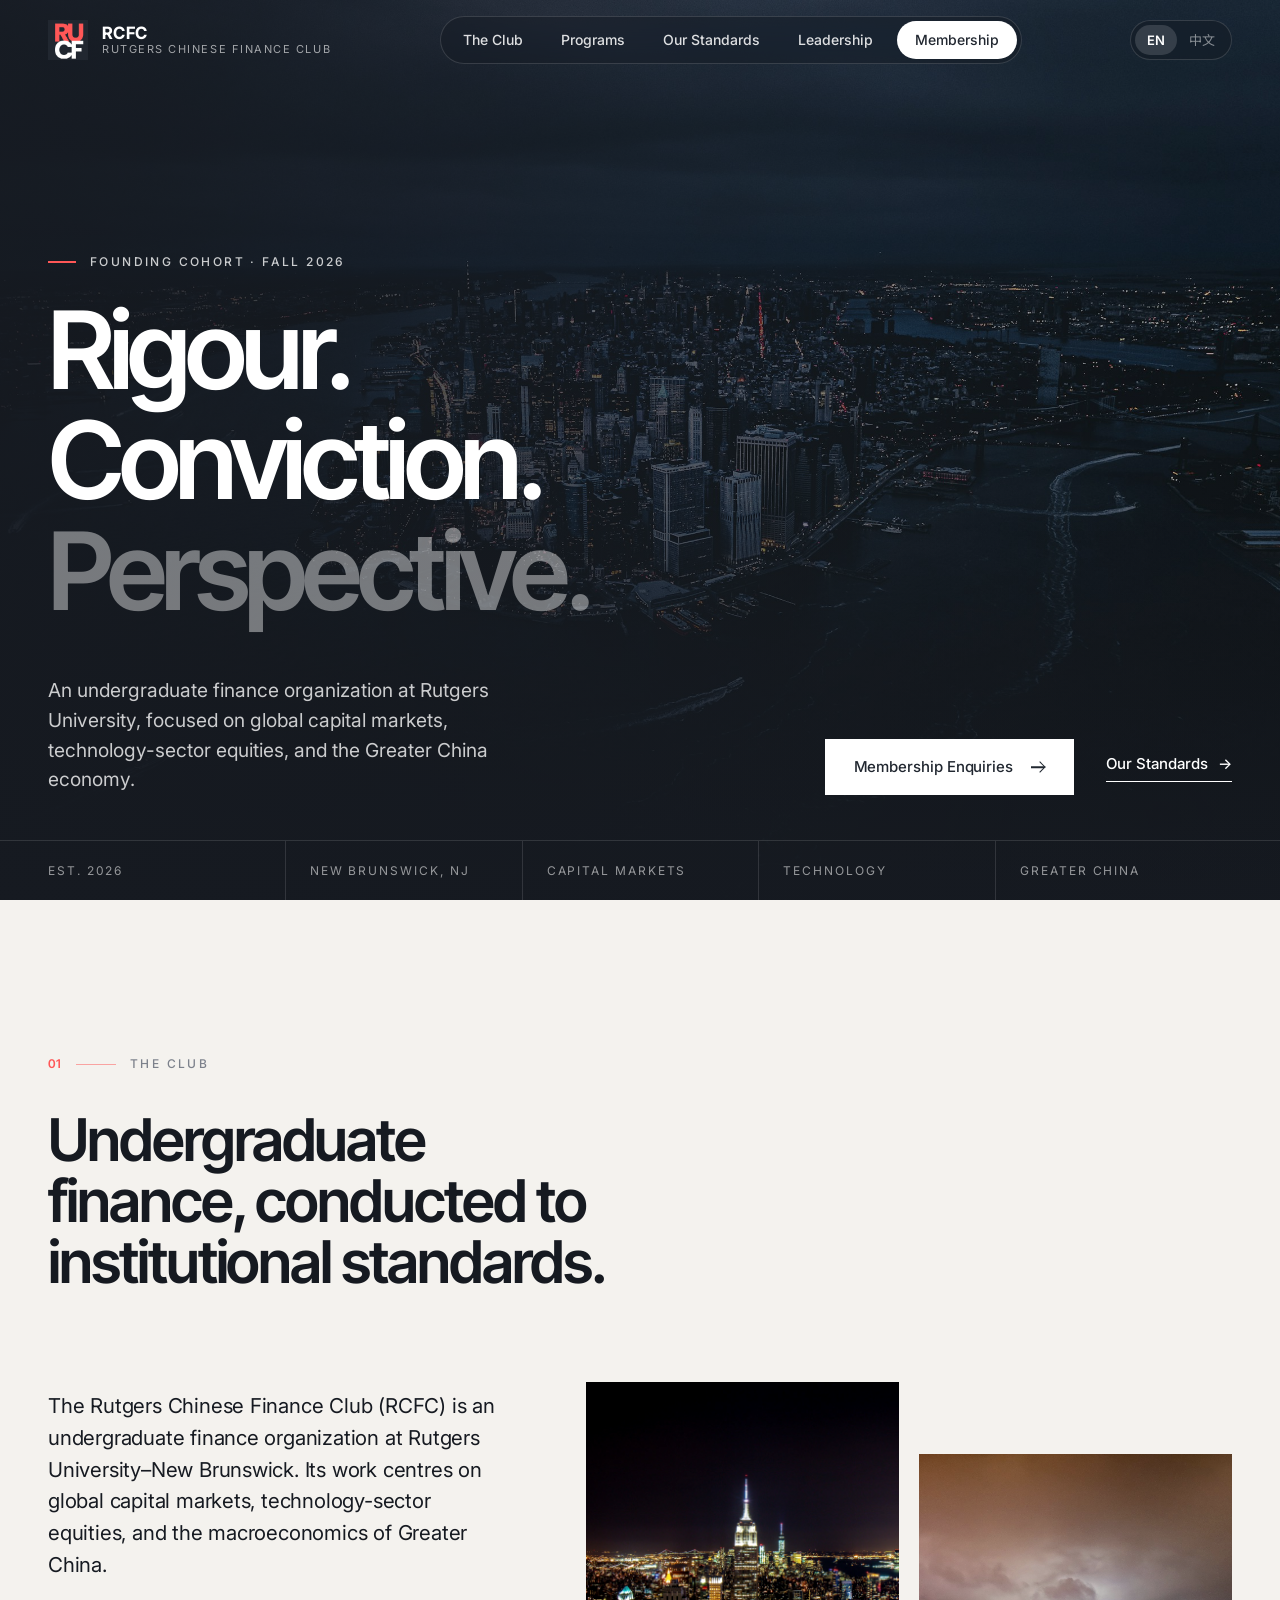
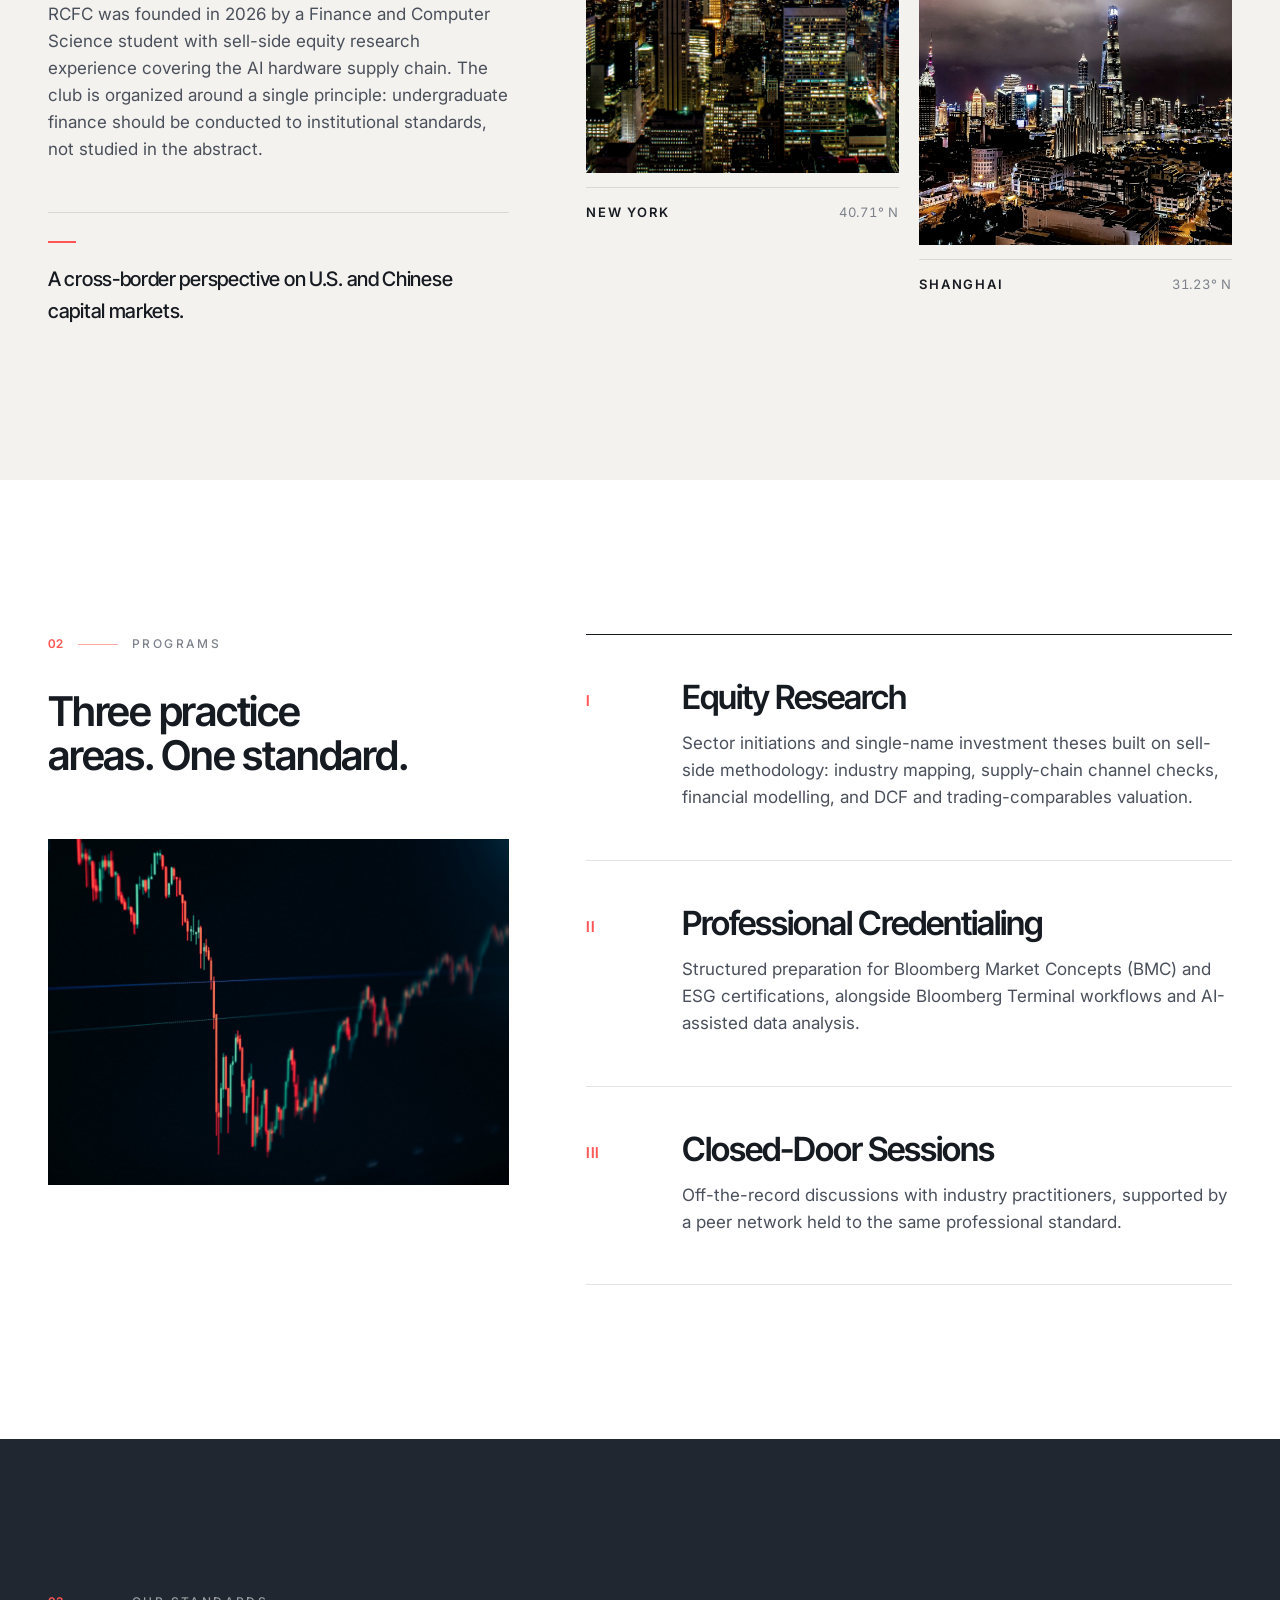
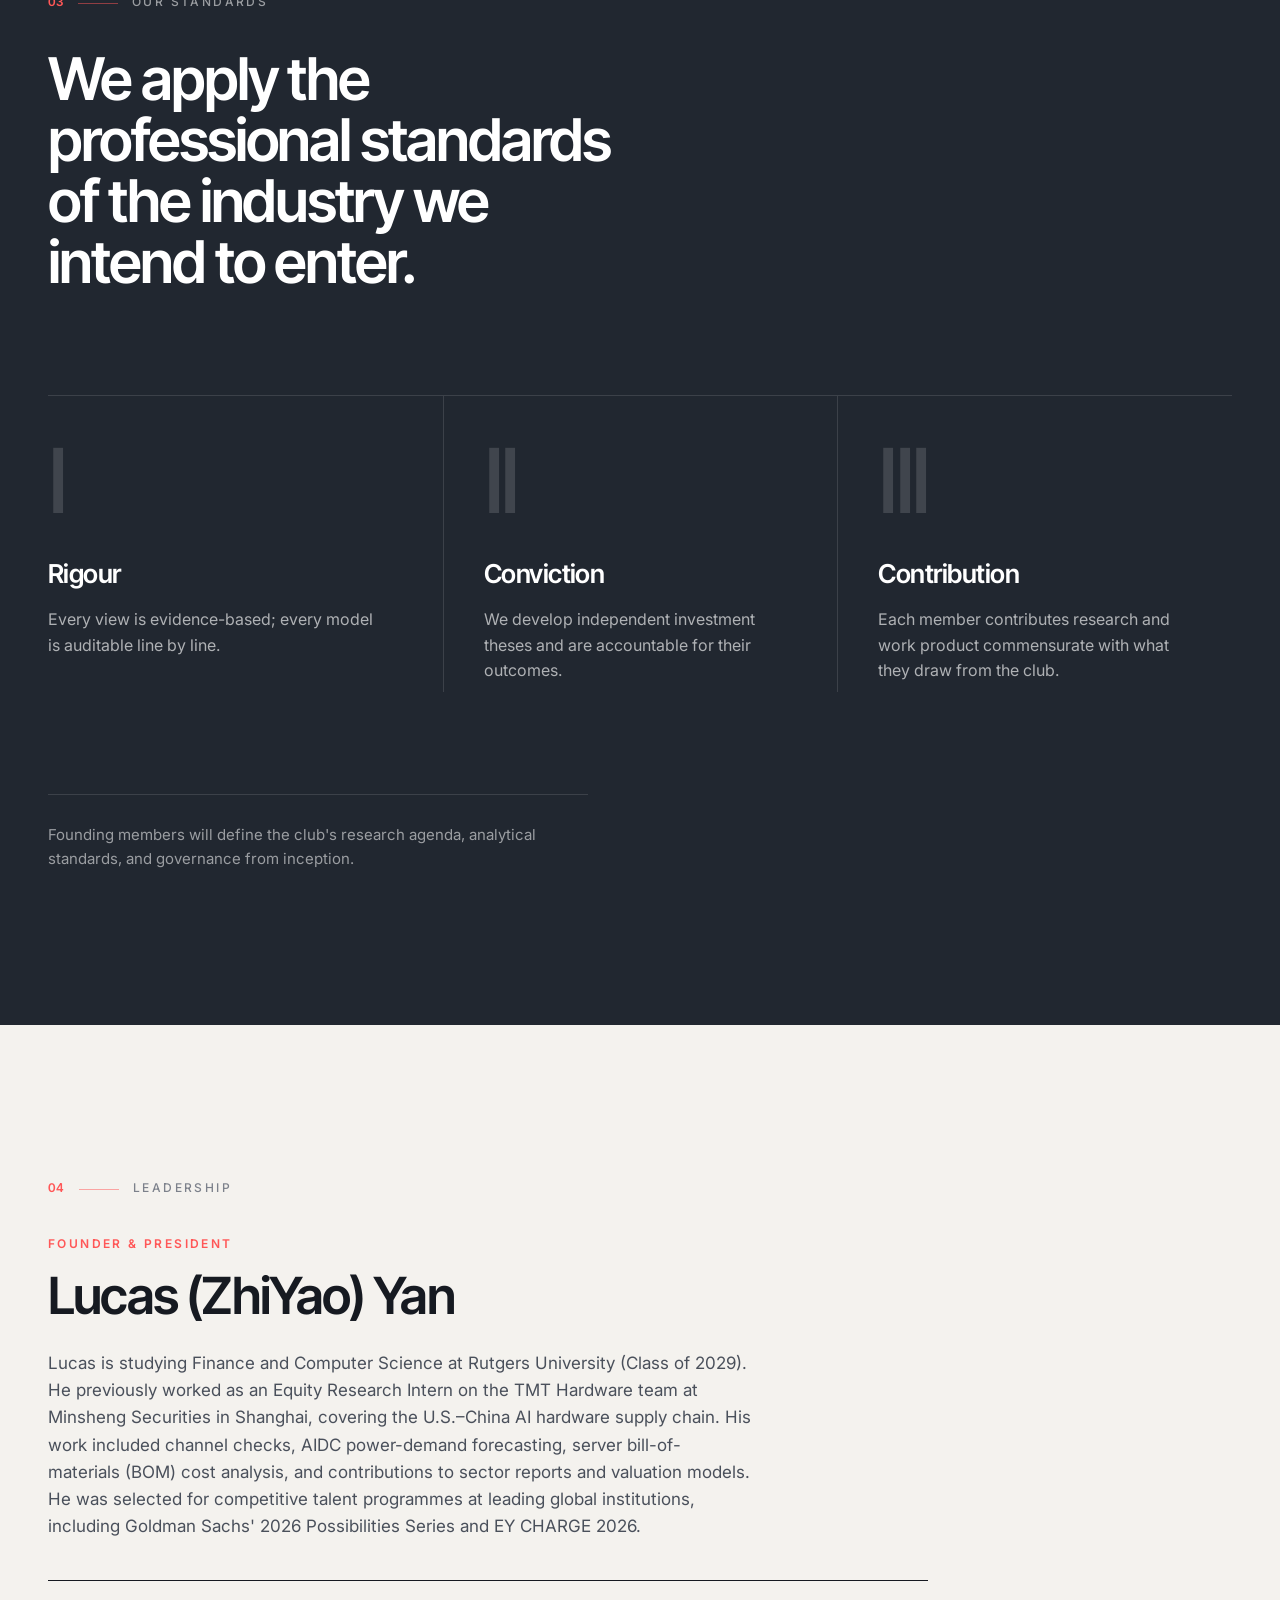
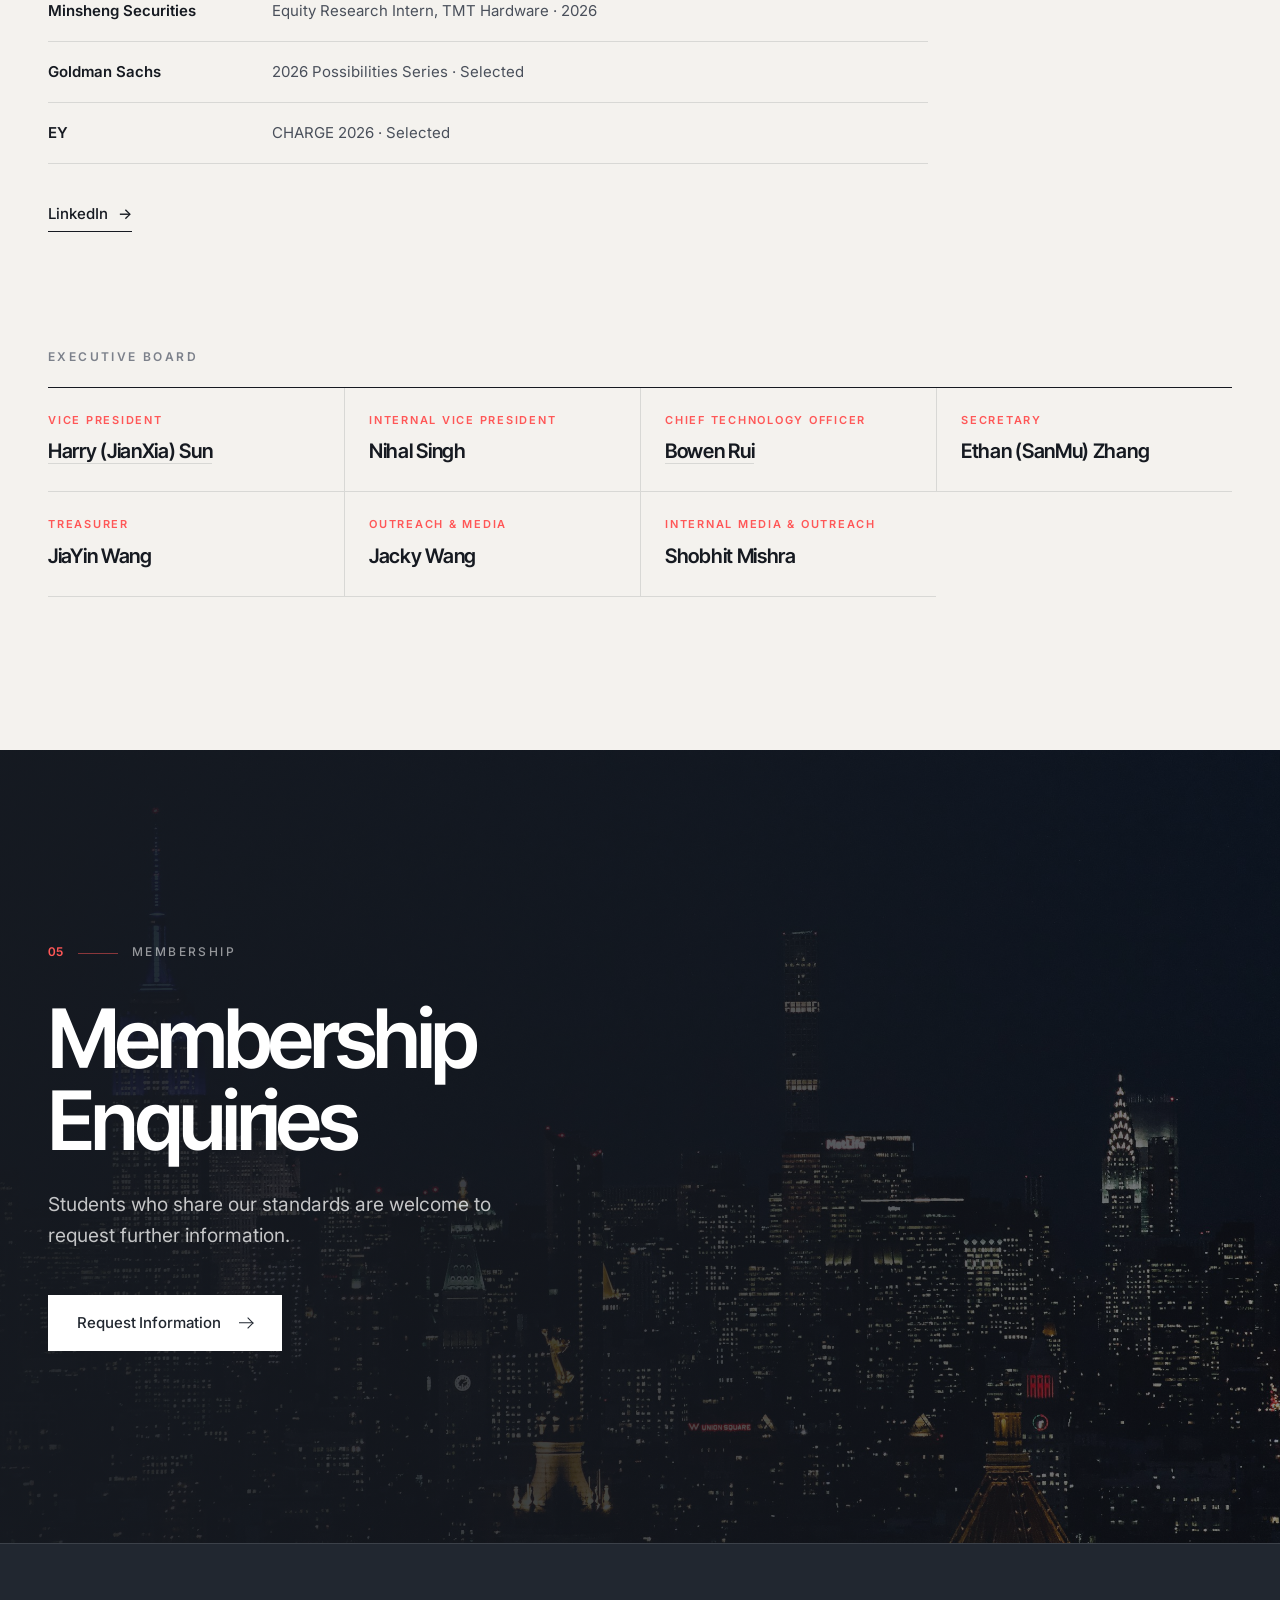
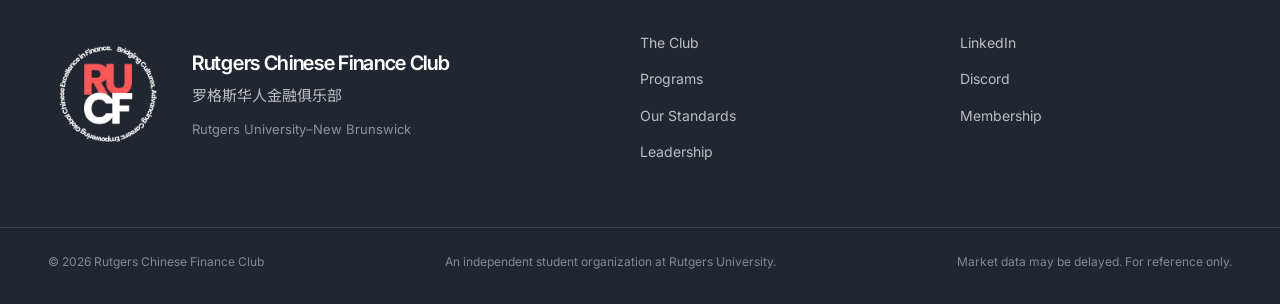
==== commit 4a4e1abe: "Reword the president's programme selections ZH: 先后入选高盛 2026 Possibilities Series 与安永 EY CHARGE 2026 " ====
--- a/index.html
+++ b/index.html
@@ -203,7 +203,7 @@
           <div class="leader__main">
             <p class="leader__role" data-i18n="leadership.role">Founder &amp; President</p>
             <h3 class="leader__name" data-i18n="leadership.name">Lucas (ZhiYao) Yan</h3>
-            <p class="leader__bio" data-i18n="leadership.bio">Lucas is studying Finance and Computer Science at Rutgers University (Class of 2029). He previously worked as an Equity Research Intern on the TMT Hardware team at Minsheng Securities in Shanghai, covering the U.S.–China AI hardware supply chain. His work included channel checks, AIDC power-demand forecasting, server bill-of-materials (BOM) cost analysis, and contributions to sector reports and valuation models. He was selected for the Goldman Sachs 2026 Possibilities Series and EY CHARGE 2026.</p>
+            <p class="leader__bio" data-i18n="leadership.bio">Lucas is studying Finance and Computer Science at Rutgers University (Class of 2029). He previously worked as an Equity Research Intern on the TMT Hardware team at Minsheng Securities in Shanghai, covering the U.S.–China AI hardware supply chain. His work included channel checks, AIDC power-demand forecasting, server bill-of-materials (BOM) cost analysis, and contributions to sector reports and valuation models. He was selected for competitive talent programmes at leading global institutions, including Goldman Sachs' 2026 Possibilities Series and EY CHARGE 2026.</p>
 
             <dl class="cv">
               <div class="cv__row"><dt data-i18n="cv.o1">Minsheng Securities</dt><dd data-i18n="cv.r1">Equity Research Intern, TMT Hardware · 2026</dd></div>
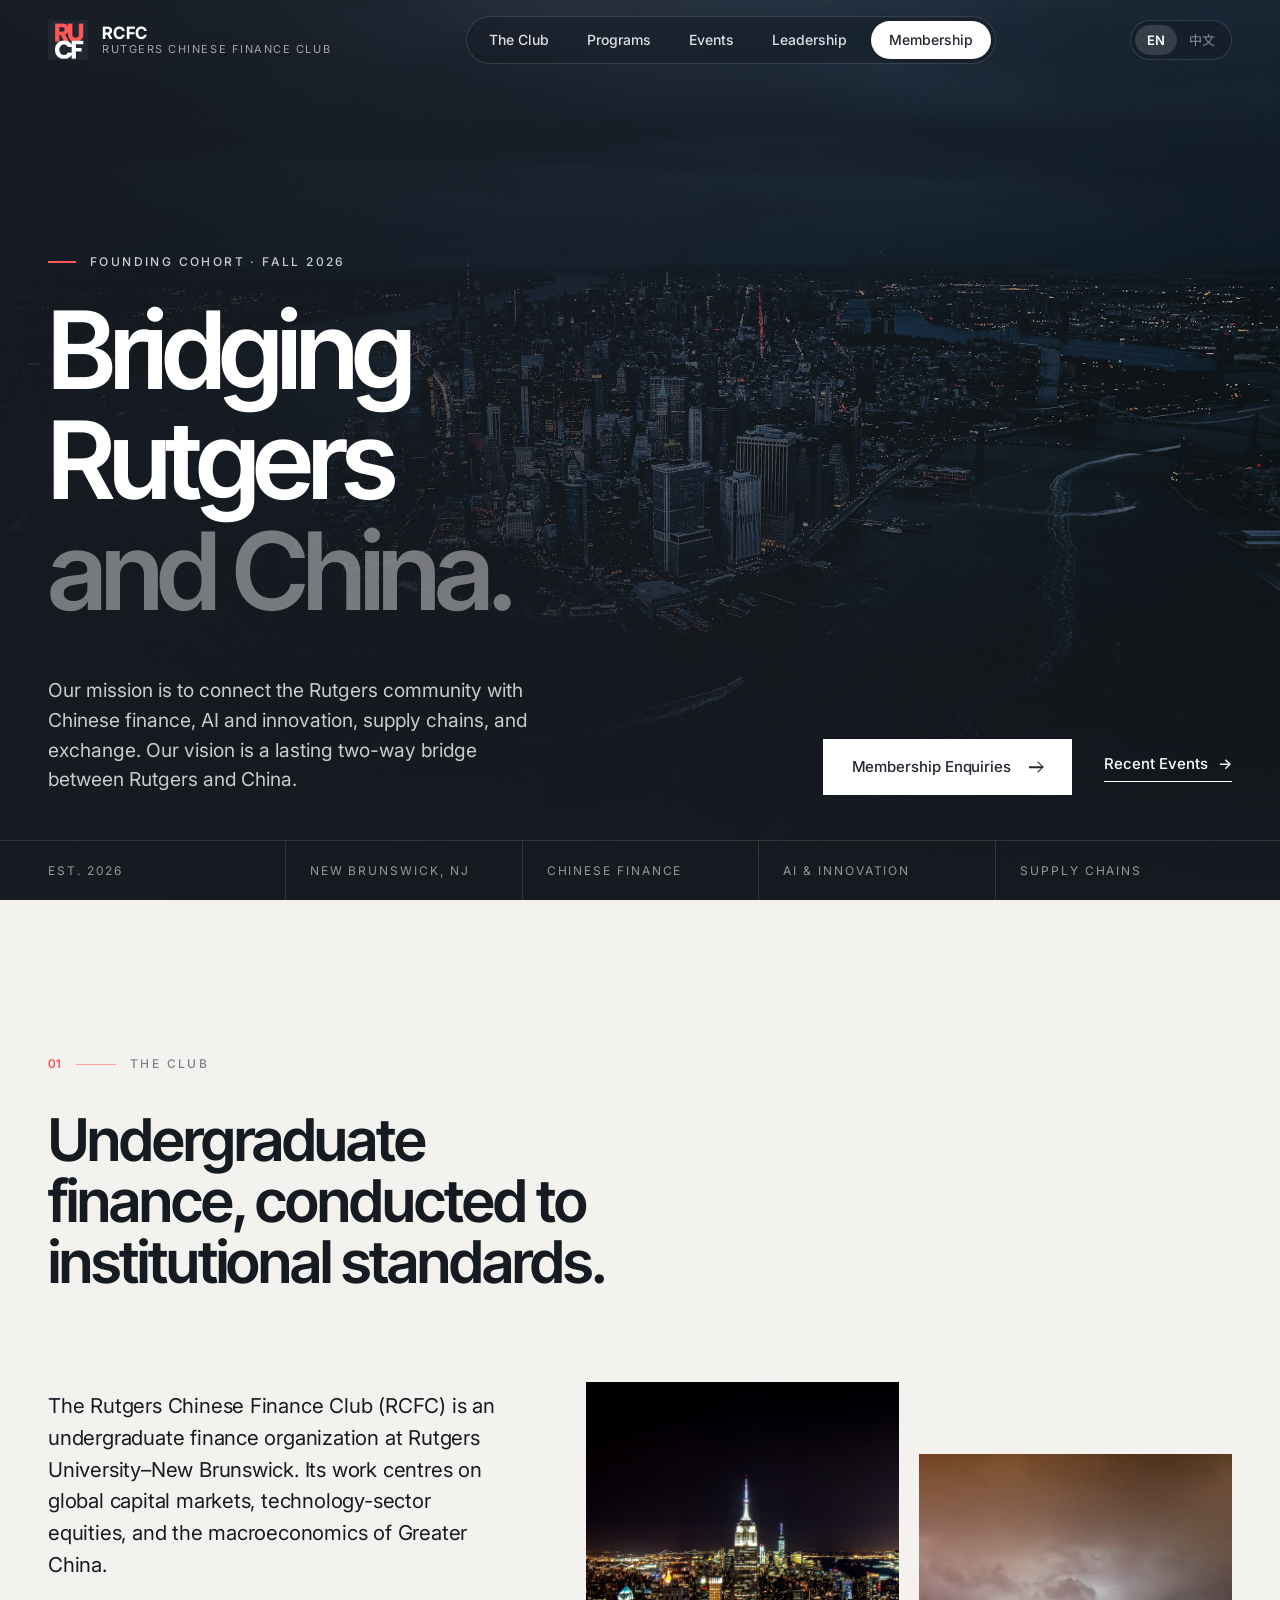
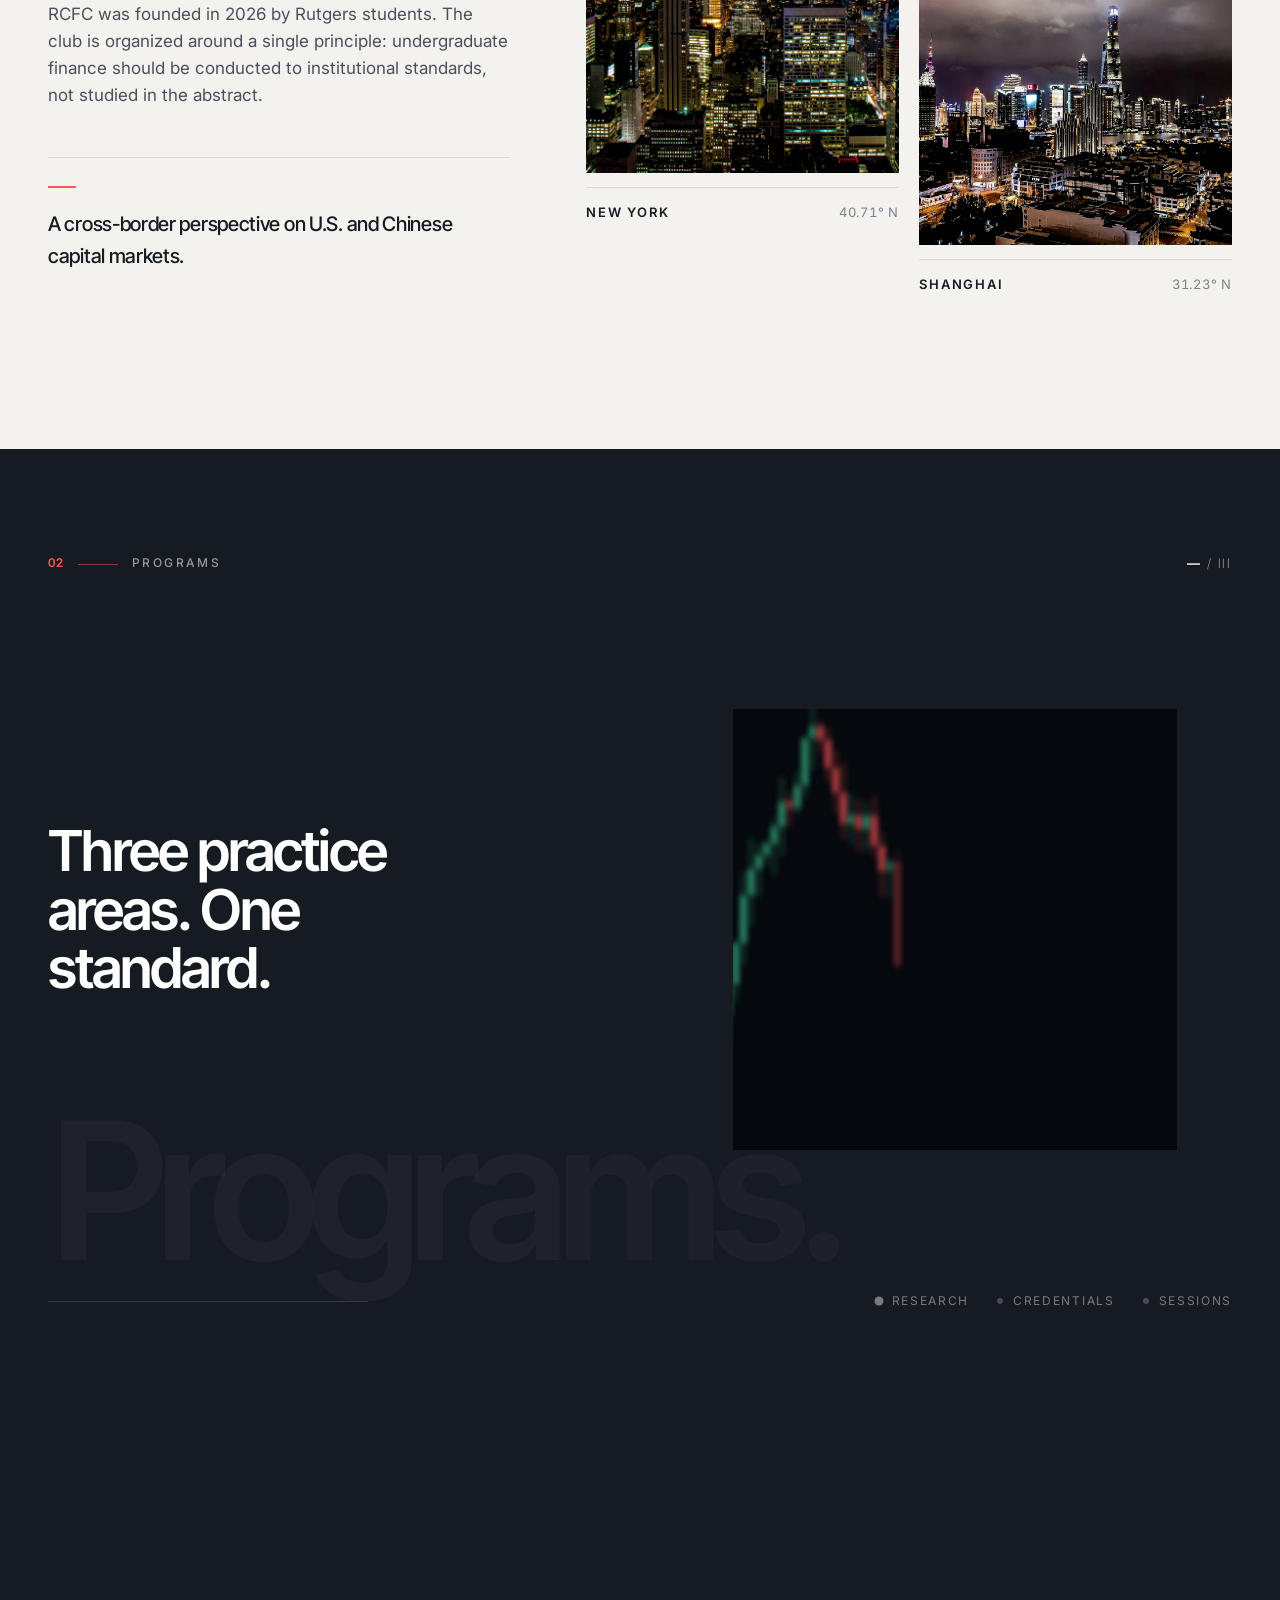
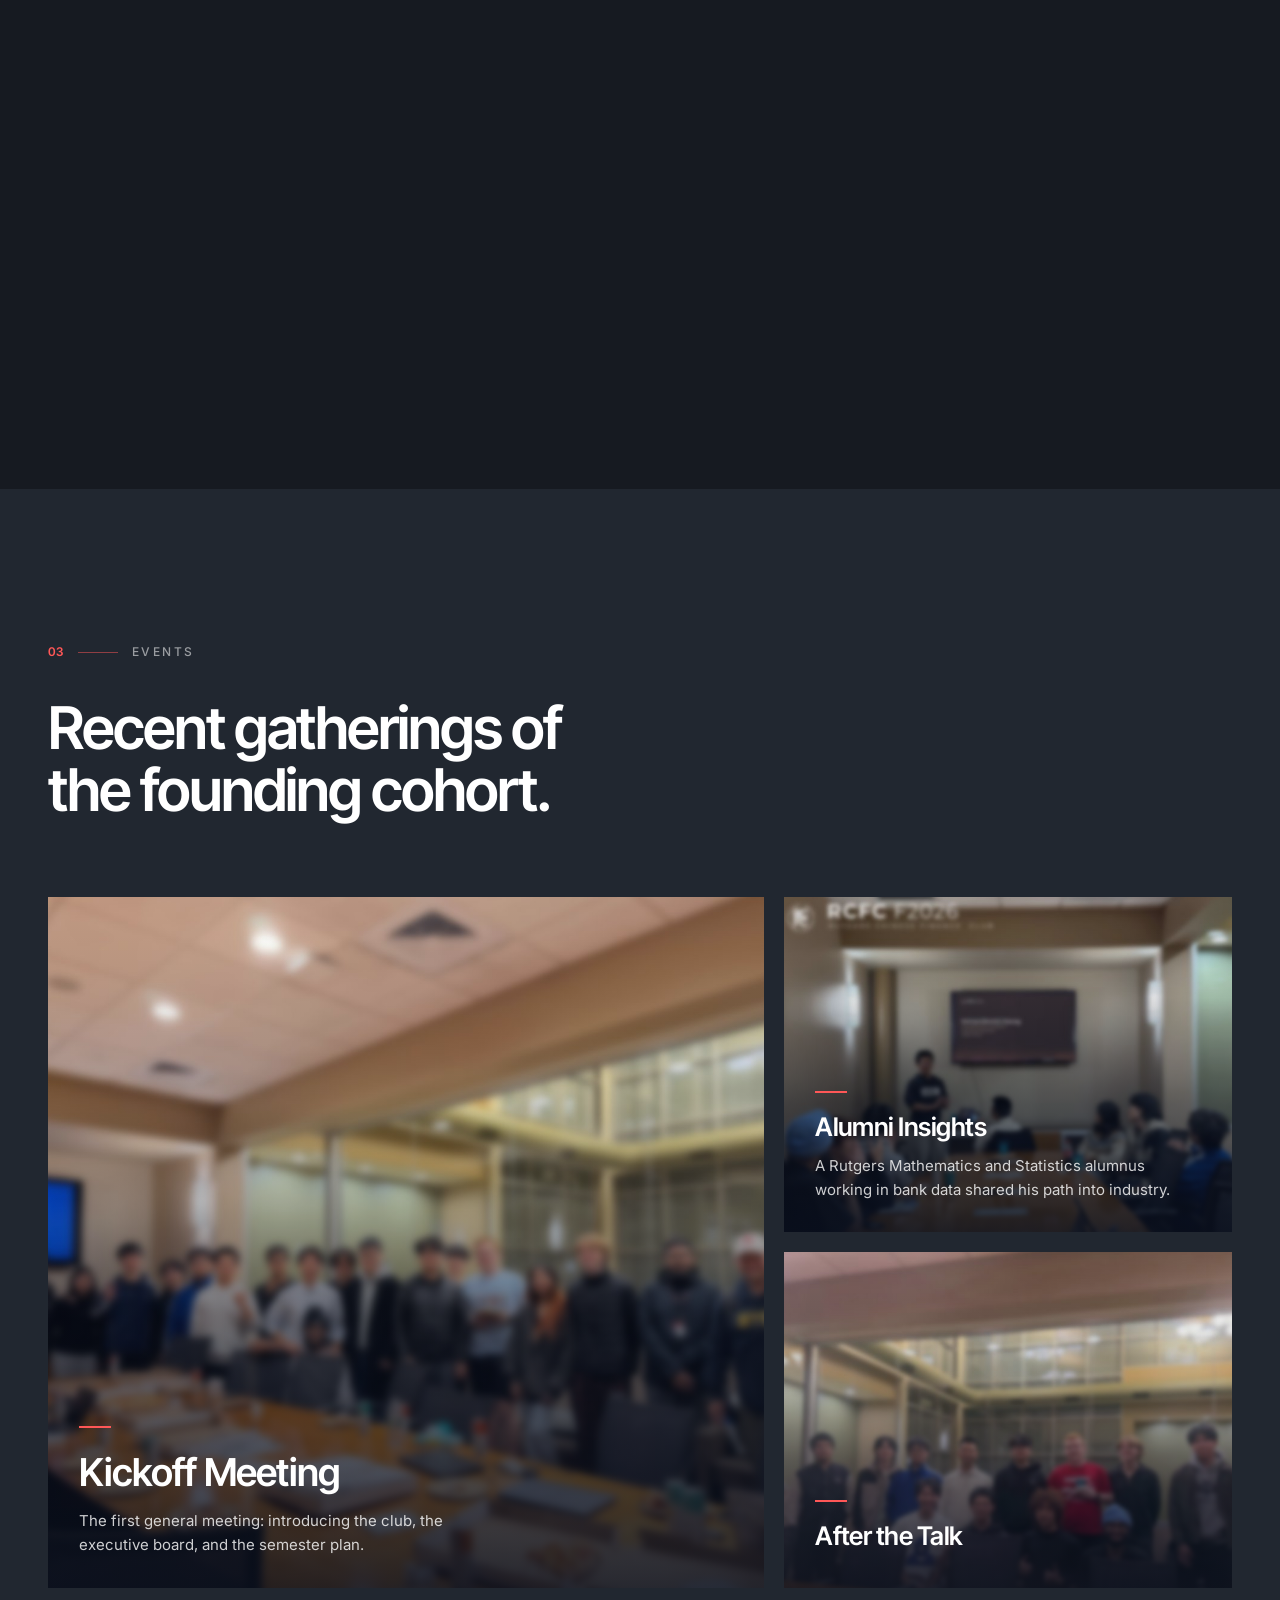
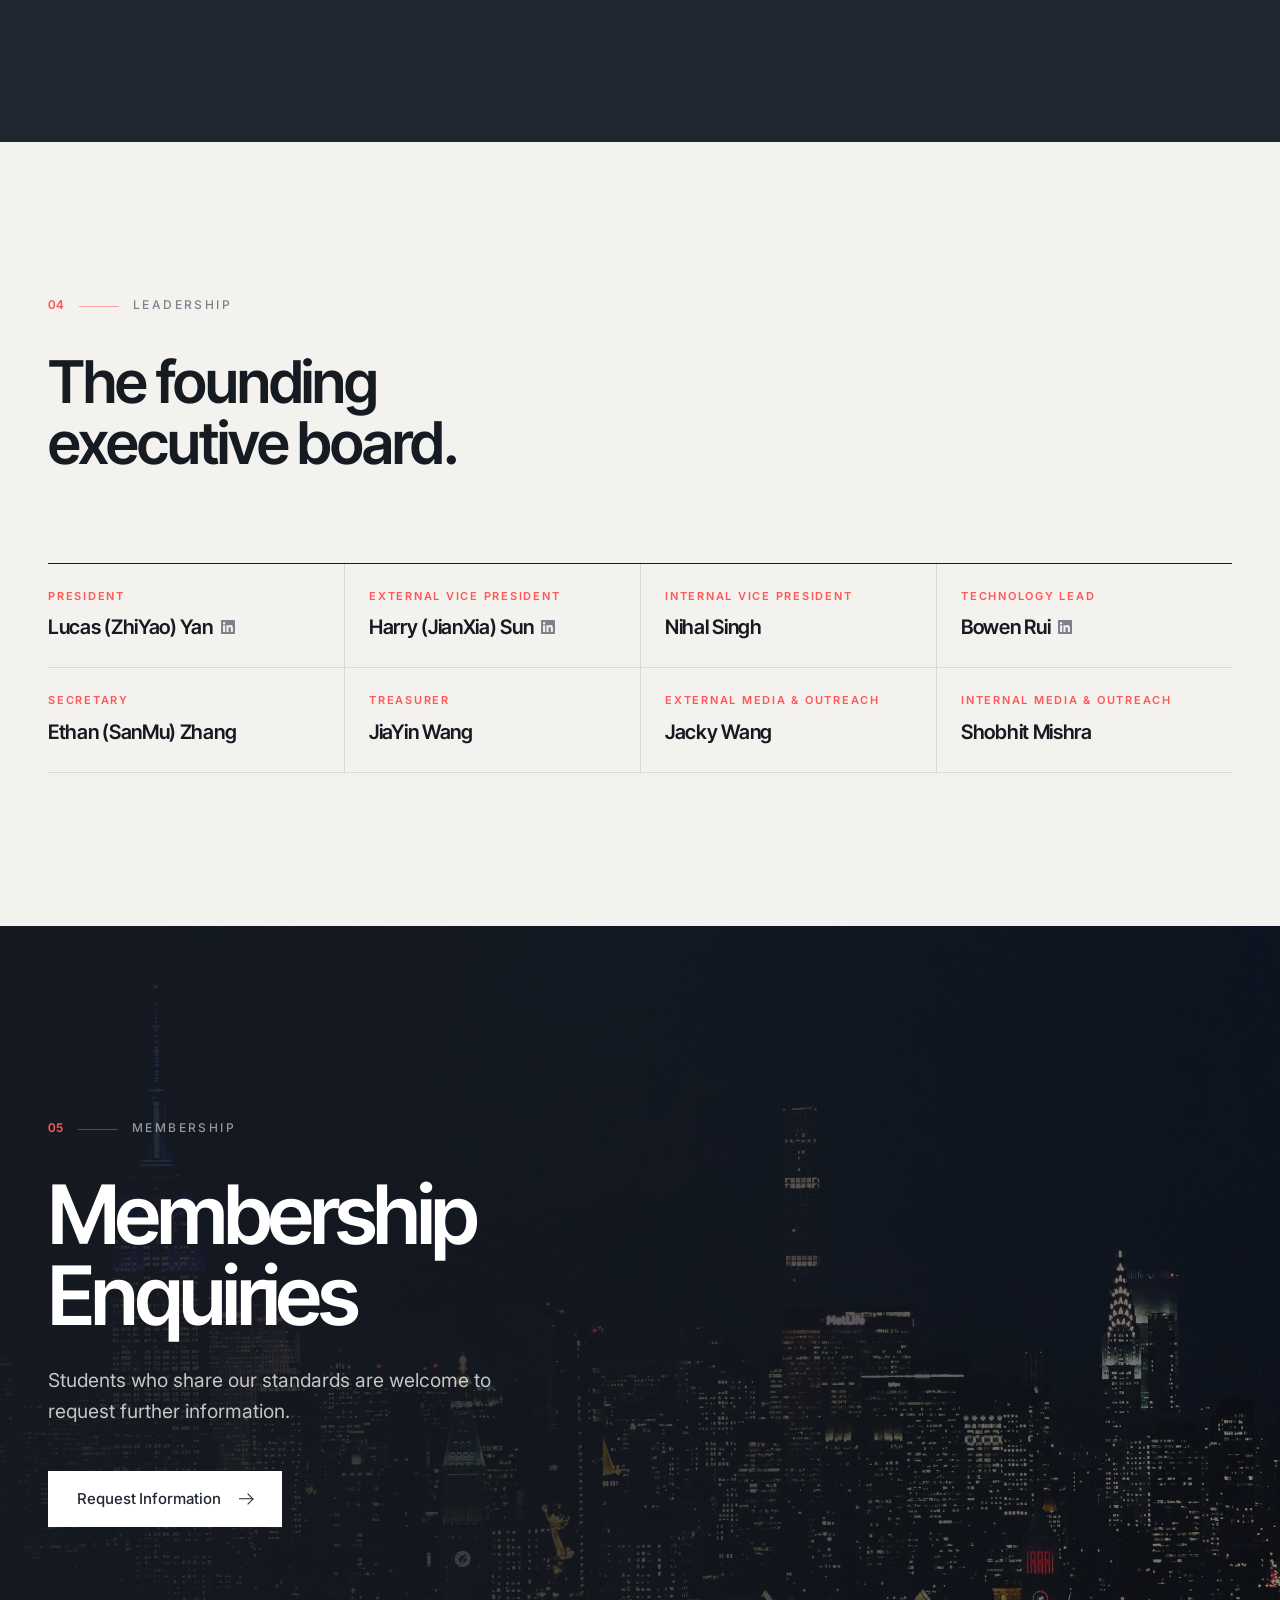
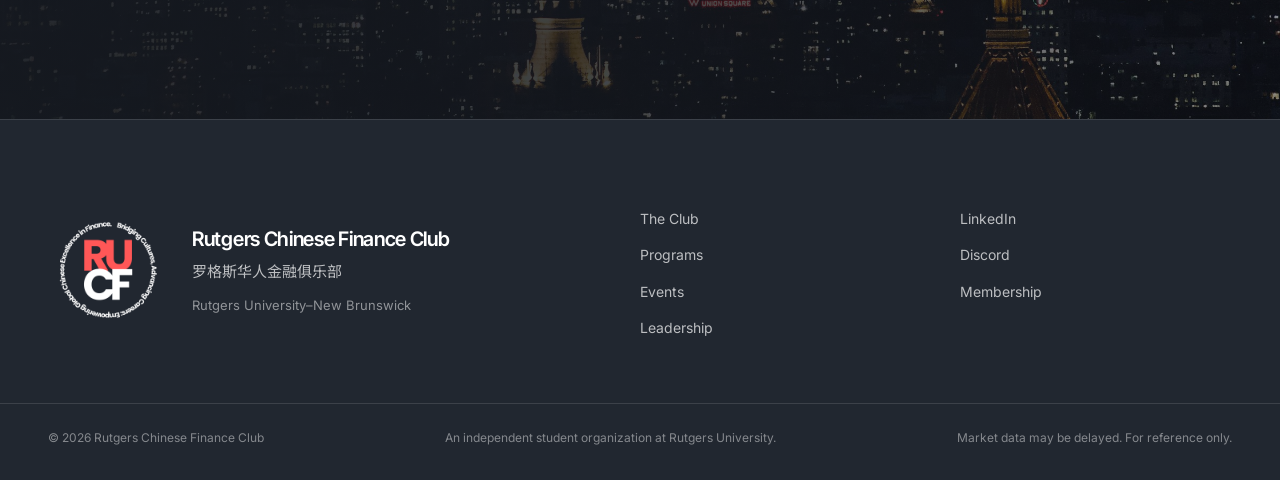
==== commit 811aaadc: "Bridging hero, events, equal board, Programs scroll chapter, richer ticker - Hero: "Bridging Rutgers" ====
--- a/index.html
+++ b/index.html
@@ -42,7 +42,7 @@
       <nav class="menu" id="site-menu" data-i18n-attr="aria-label:a11y.primary" aria-label="Primary">
         <a href="#club" data-i18n="nav.club">The Club</a>
         <a href="#programs" data-i18n="nav.programs">Programs</a>
-        <a href="#standard" data-i18n="nav.standard">Our Standards</a>
+        <a href="#events" data-i18n="nav.standard">Events</a>
         <a href="#leadership" data-i18n="nav.leadership">Leadership</a>
         <a class="menu__cta" href="#membership" data-i18n="nav.membership">Membership</a>
         <span class="menu__dot" aria-hidden="true"></span>
@@ -70,15 +70,15 @@
       <div class="hero__body wrap">
         <p class="eyebrow reveal"><span class="eyebrow__dash"></span><span data-i18n="hero.eyebrow">Founding Cohort · Fall 2026</span></p>
         <h1 class="hero__title reveal">
-          <span data-i18n="hero.t1">Rigour.</span>
-          <span data-i18n="hero.t2">Conviction.</span>
-          <span class="hero__accent" data-i18n="hero.t3">Perspective.</span>
+          <span data-i18n="hero.t1">Bridging</span>
+          <span data-i18n="hero.t2">Rutgers</span>
+          <span class="hero__accent" data-i18n="hero.t3">and China.</span>
         </h1>
         <div class="hero__foot reveal">
-          <p class="hero__lead" data-i18n="hero.lead">An undergraduate finance organization at Rutgers University, focused on global capital markets, technology-sector equities, and the Greater China economy.</p>
+          <p class="hero__lead" data-i18n="hero.lead">Our mission is to connect the Rutgers community with Chinese finance, AI and innovation, supply chains, and exchange. Our vision is a lasting two-way bridge between Rutgers and China.</p>
           <div class="hero__ctas">
             <a class="btn btn--light" href="apply.html"><span data-i18n="hero.cta">Membership Enquiries</span><i class="arrow" aria-hidden="true"></i></a>
-            <a class="link link--light" href="#standard"><span data-i18n="hero.cta2">Our Standards</span></a>
+            <a class="link link--light" href="#events"><span data-i18n="hero.cta2">Recent Events</span></a>
           </div>
         </div>
       </div>
@@ -86,9 +86,9 @@
         <ul class="wrap strip">
           <li data-i18n="strip.v1">Est. 2026</li>
           <li data-i18n="strip.v2">New Brunswick, NJ</li>
-          <li data-i18n="strip.v3">Capital Markets</li>
-          <li data-i18n="strip.v4">Technology</li>
-          <li data-i18n="strip.v5">Greater China</li>
+          <li data-i18n="strip.v3">Chinese Finance</li>
+          <li data-i18n="strip.v4">AI &amp; Innovation</li>
+          <li data-i18n="strip.v5">Supply Chains</li>
         </ul>
       </div>
     </section>
@@ -111,7 +111,7 @@
         <div class="club__grid">
           <div class="club__text reveal">
             <p class="lead" data-i18n="club.p1">The Rutgers Chinese Finance Club (RCFC) is an undergraduate finance organization at Rutgers University–New Brunswick. Its work centres on global capital markets, technology-sector equities, and the macroeconomics of Greater China.</p>
-            <p class="body" data-i18n="club.p2">RCFC was founded in 2026 by a Finance and Computer Science student with sell-side equity research experience covering the AI hardware supply chain. The club is organized around a single principle: undergraduate finance should be conducted to institutional standards, not studied in the abstract.</p>
+            <p class="body" data-i18n="club.p2">RCFC was founded in 2026 by Rutgers students. The club is organized around a single principle: undergraduate finance should be conducted to institutional standards, not studied in the abstract.</p>
             <p class="club__quote" data-i18n="club.quote">A cross-border perspective on U.S. and Chinese capital markets.</p>
           </div>
 
@@ -129,68 +129,86 @@
       </div>
     </section>
 
-    <!-- ============ 02 PROGRAMS ============ -->
-    <section class="section programs" id="programs">
-      <div class="wrap programs__grid">
-        <div class="programs__aside reveal">
-          <p class="sec-label"><span class="sec-num">02</span><span data-i18n="programs.title">Programs</span></p>
-          <h2 class="h2" data-i18n="programs.kicker">Three practice areas. One standard.</h2>
-          <div class="programs__img"><img src="assets/photos/markets.jpg" alt="" loading="lazy"></div>
-        </div>
-
-        <ol class="plist">
-          <li class="pitem reveal">
-            <span class="pitem__no">I</span>
-            <div>
-              <h3 class="pitem__t" data-i18n="programs.t1">Equity Research</h3>
-              <p class="pitem__d" data-i18n="programs.d1">Sector initiations and single-name investment theses built on sell-side methodology: industry mapping, supply-chain channel checks, financial modelling, and DCF and trading-comparables valuation.</p>
+    <!-- ============ 02 PROGRAMS (scroll chapter) ============ -->
+    <section class="chapter" id="programs" aria-labelledby="programs-title">
+      <div class="chapter__stage">
+        <div class="chapter__top wrap">
+          <p class="sec-label sec-label--light"><span class="sec-num">02</span><span data-i18n="programs.title">Programs</span></p>
+          <span class="chapter__count" aria-hidden="true"><b class="chapter__now">—</b> / III</span>
+        </div>
+
+        <div class="chapter__words" aria-hidden="true">
+          <span class="chapter__word" data-i18n="programs.w0">Programs.</span>
+          <span class="chapter__word" data-i18n="programs.w1">Research.</span>
+          <span class="chapter__word" data-i18n="programs.w2">Credentials.</span>
+          <span class="chapter__word" data-i18n="programs.w3">Sessions.</span>
+        </div>
+
+        <div class="chapter__body wrap">
+          <div class="chapter__copy">
+            <div class="chapter__panel">
+              <h2 class="chapter__h" id="programs-title" data-i18n="programs.kicker">Three practice areas. One standard.</h2>
             </div>
-          </li>
-          <li class="pitem reveal">
-            <span class="pitem__no">II</span>
-            <div>
-              <h3 class="pitem__t" data-i18n="programs.t2">Professional Credentialing</h3>
-              <p class="pitem__d" data-i18n="programs.d2">Structured preparation for Bloomberg Market Concepts (BMC) and ESG certifications, alongside Bloomberg Terminal workflows and AI-assisted data analysis.</p>
+            <div class="chapter__panel">
+              <span class="chapter__no">I</span>
+              <h3 class="chapter__t" data-i18n="programs.t1">Equity Research</h3>
+              <p class="chapter__d" data-i18n="programs.d1">Sector initiations and single-name investment theses built on sell-side methodology: industry mapping, supply-chain channel checks, financial modelling, and DCF and trading-comparables valuation.</p>
             </div>
-          </li>
-          <li class="pitem reveal">
-            <span class="pitem__no">III</span>
-            <div>
-              <h3 class="pitem__t" data-i18n="programs.t3">Closed-Door Sessions</h3>
-              <p class="pitem__d" data-i18n="programs.d3">Off-the-record discussions with industry practitioners, supported by a peer network held to the same professional standard.</p>
+            <div class="chapter__panel">
+              <span class="chapter__no">II</span>
+              <h3 class="chapter__t" data-i18n="programs.t2">Professional Credentialing</h3>
+              <p class="chapter__d" data-i18n="programs.d2">Structured preparation for Bloomberg Market Concepts (BMC) and ESG certifications, alongside Bloomberg Terminal workflows and AI-assisted data analysis.</p>
             </div>
-          </li>
-        </ol>
-      </div>
-    </section>
-
-    <!-- ============ 03 STANDARD ============ -->
-    <section class="section standard" id="standard">
+            <div class="chapter__panel">
+              <span class="chapter__no">III</span>
+              <h3 class="chapter__t" data-i18n="programs.t3">Closed-Door Sessions</h3>
+              <p class="chapter__d" data-i18n="programs.d3">Off-the-record discussions with industry practitioners, supported by a peer network held to the same professional standard.</p>
+            </div>
+          </div>
+          <div class="chapter__media" aria-hidden="true"><canvas class="chapter__chart"></canvas></div>
+        </div>
+
+        <div class="chapter__bottom wrap">
+          <span class="chapter__progress" aria-hidden="true"><i></i></span>
+          <div class="chapter__steps" role="group" data-i18n-attr="aria-label:programs.title" aria-label="Programs">
+            <button type="button" data-step="1"><span class="chapter__dot" aria-hidden="true"></span><span data-i18n="programs.s1">Research</span></button>
+            <button type="button" data-step="2"><span class="chapter__dot" aria-hidden="true"></span><span data-i18n="programs.s2">Credentials</span></button>
+            <button type="button" data-step="3"><span class="chapter__dot" aria-hidden="true"></span><span data-i18n="programs.s3">Sessions</span></button>
+          </div>
+        </div>
+      </div>
+    </section>
+
+    <!-- ============ 03 EVENTS ============ -->
+    <section class="section events" id="events">
       <div class="wrap">
-        <header class="standard__head reveal">
-          <p class="sec-label sec-label--light"><span class="sec-num">03</span><span data-i18n="standard.title">Our Standards</span></p>
-          <h2 class="statement statement--light" data-i18n="standard.intro">We apply the professional standards of the industry we intend to enter.</h2>
+        <header class="events__head reveal">
+          <p class="sec-label sec-label--light"><span class="sec-num">03</span><span data-i18n="events.title">Events</span></p>
+          <h2 class="statement statement--light" data-i18n="events.intro">Recent gatherings of the founding cohort.</h2>
         </header>
 
-        <ol class="tenets">
-          <li class="tenet reveal">
-            <span class="tenet__no">I</span>
-            <h3 class="tenet__t" data-i18n="standard.t1">Rigour</h3>
-            <p class="tenet__d" data-i18n="standard.d1">Every view is evidence-based; every model is auditable line by line.</p>
-          </li>
-          <li class="tenet reveal">
-            <span class="tenet__no">II</span>
-            <h3 class="tenet__t" data-i18n="standard.t2">Conviction</h3>
-            <p class="tenet__d" data-i18n="standard.d2">We develop independent investment theses and are accountable for their outcomes.</p>
-          </li>
-          <li class="tenet reveal">
-            <span class="tenet__no">III</span>
-            <h3 class="tenet__t" data-i18n="standard.t3">Contribution</h3>
-            <p class="tenet__d" data-i18n="standard.d3">Each member contributes research and work product commensurate with what they draw from the club.</p>
-          </li>
-        </ol>
-
-        <p class="standard__note reveal" data-i18n="standard.note">Founding members will define the club's research agenda, analytical standards, and governance from inception.</p>
+        <div class="events__grid">
+          <figure class="event event--wide reveal">
+            <div class="event__img"><img src="assets/photos/event-kickoff.jpg" alt="Members at the RCFC Kickoff Meeting" loading="lazy"></div>
+            <figcaption>
+              <span class="event__t" data-i18n="events.e1.t">Kickoff Meeting</span>
+              <span class="event__d" data-i18n="events.e1.d">The first general meeting: introducing the club, the executive board, and the semester plan.</span>
+            </figcaption>
+          </figure>
+          <figure class="event reveal">
+            <div class="event__img"><img src="assets/photos/event-alumni-talk.jpg" alt="A Rutgers alumnus speaking at Alumni Insights" loading="lazy"></div>
+            <figcaption>
+              <span class="event__t" data-i18n="events.e2.t">Alumni Insights</span>
+              <span class="event__d" data-i18n="events.e2.d">A Rutgers Mathematics and Statistics alumnus working in bank data shared his path into industry.</span>
+            </figcaption>
+          </figure>
+          <figure class="event reveal">
+            <div class="event__img"><img src="assets/photos/event-alumni-group.jpg" alt="Attendees of Alumni Insights" loading="lazy"></div>
+            <figcaption>
+              <span class="event__t" data-i18n="events.e3.t">After the Talk</span>
+            </figcaption>
+          </figure>
+        </div>
       </div>
     </section>
 
@@ -199,52 +217,40 @@
       <div class="wrap">
         <p class="sec-label reveal"><span class="sec-num">04</span><span data-i18n="leadership.title">Leadership</span></p>
 
-        <article class="leader reveal">
-          <div class="leader__main">
-            <p class="leader__role" data-i18n="leadership.role">Founder &amp; President</p>
-            <h3 class="leader__name" data-i18n="leadership.name">Lucas (ZhiYao) Yan</h3>
-            <p class="leader__bio" data-i18n="leadership.bio">Lucas is studying Finance and Computer Science at Rutgers University (Class of 2029). He previously worked as an Equity Research Intern on the TMT Hardware team at Minsheng Securities in Shanghai, covering the U.S.–China AI hardware supply chain. His work included channel checks, AIDC power-demand forecasting, server bill-of-materials (BOM) cost analysis, and contributions to sector reports and valuation models. He was selected for competitive talent programmes at leading global institutions, including Goldman Sachs' 2026 Possibilities Series and EY CHARGE 2026.</p>
-
-            <dl class="cv">
-              <div class="cv__row"><dt data-i18n="cv.o1">Minsheng Securities</dt><dd data-i18n="cv.r1">Equity Research Intern, TMT Hardware · 2026</dd></div>
-              <div class="cv__row"><dt data-i18n="cv.o2">Goldman Sachs</dt><dd data-i18n="cv.r2">2026 Possibilities Series · Selected</dd></div>
-              <div class="cv__row"><dt data-i18n="cv.o3">EY</dt><dd data-i18n="cv.r3">CHARGE 2026 · Selected</dd></div>
-            </dl>
-
-            <a class="link" href="https://www.linkedin.com/in/lucasyanzy/" target="_blank" rel="noopener"><span data-i18n="leadership.linkedin">LinkedIn</span></a>
-          </div>
-        </article>
-
+        <h2 class="statement reveal" data-i18n="eboard.title">The founding executive board.</h2>
         <div class="eboard reveal">
-          <h3 class="eboard__title" data-i18n="eboard.title">Executive Board</h3>
           <ul class="eboard__grid">
             <li class="officer">
-              <p class="officer__role" data-i18n="eboard.vp">Vice President</p>
-              <p class="officer__name"><a href="https://www.linkedin.com/in/harrysun666/" target="_blank" rel="noopener" data-i18n="eboard.vp.name">Harry (JianXia) Sun</a></p>
+              <p class="officer__role" data-i18n="eboard.president">President</p>
+              <p class="officer__name"><a class="officer__link" href="https://www.linkedin.com/in/lucasyanzy/" target="_blank" rel="noopener"><span data-i18n="eboard.president.name">Lucas (ZhiYao) Yan</span><svg viewBox="0 0 24 24" width="14" height="14" aria-hidden="true" focusable="false"><path fill="currentColor" d="M20.45 20.45h-3.56v-5.57c0-1.33-.02-3.04-1.85-3.04-1.85 0-2.14 1.45-2.14 2.94v5.67H9.35V9h3.41v1.56h.05c.48-.9 1.64-1.85 3.37-1.85 3.6 0 4.27 2.37 4.27 5.46v6.28zM5.34 7.43a2.06 2.06 0 1 1 0-4.13 2.06 2.06 0 0 1 0 4.13zM7.12 20.45H3.56V9h3.56v11.45zM22.22 0H1.77C.79 0 0 .77 0 1.73v20.54C0 23.23.79 24 1.77 24h20.45c.98 0 1.78-.77 1.78-1.73V1.73C24 .77 23.2 0 22.22 0z"/></svg></a></p>
+            </li>
+            <li class="officer">
+              <p class="officer__role" data-i18n="eboard.vp">External Vice President</p>
+              <p class="officer__name"><a class="officer__link" href="https://www.linkedin.com/in/harrysun666/" target="_blank" rel="noopener"><span data-i18n="eboard.vp.name">Harry (JianXia) Sun</span><svg viewBox="0 0 24 24" width="14" height="14" aria-hidden="true" focusable="false"><path fill="currentColor" d="M20.45 20.45h-3.56v-5.57c0-1.33-.02-3.04-1.85-3.04-1.85 0-2.14 1.45-2.14 2.94v5.67H9.35V9h3.41v1.56h.05c.48-.9 1.64-1.85 3.37-1.85 3.6 0 4.27 2.37 4.27 5.46v6.28zM5.34 7.43a2.06 2.06 0 1 1 0-4.13 2.06 2.06 0 0 1 0 4.13zM7.12 20.45H3.56V9h3.56v11.45zM22.22 0H1.77C.79 0 0 .77 0 1.73v20.54C0 23.23.79 24 1.77 24h20.45c.98 0 1.78-.77 1.78-1.73V1.73C24 .77 23.2 0 22.22 0z"/></svg></a></p>
             </li>
             <li class="officer">
               <p class="officer__role" data-i18n="eboard.vp2">Internal Vice President</p>
-              <p class="officer__name" data-i18n="eboard.vp2.name">Nihal Singh</p>
-            </li>
-            <li class="officer">
-              <p class="officer__role" data-i18n="eboard.cto">Chief Technology Officer</p>
-              <p class="officer__name"><a href="https://www.linkedin.com/in/bowenrui/" target="_blank" rel="noopener" data-i18n="eboard.cto.name">Bowen Rui</a></p>
+              <p class="officer__name"><span data-i18n="eboard.vp2.name">Nihal Singh</span></p>
+            </li>
+            <li class="officer">
+              <p class="officer__role" data-i18n="eboard.cto">Technology Lead</p>
+              <p class="officer__name"><a class="officer__link" href="https://www.linkedin.com/in/bowenrui/" target="_blank" rel="noopener"><span data-i18n="eboard.cto.name">Bowen Rui</span><svg viewBox="0 0 24 24" width="14" height="14" aria-hidden="true" focusable="false"><path fill="currentColor" d="M20.45 20.45h-3.56v-5.57c0-1.33-.02-3.04-1.85-3.04-1.85 0-2.14 1.45-2.14 2.94v5.67H9.35V9h3.41v1.56h.05c.48-.9 1.64-1.85 3.37-1.85 3.6 0 4.27 2.37 4.27 5.46v6.28zM5.34 7.43a2.06 2.06 0 1 1 0-4.13 2.06 2.06 0 0 1 0 4.13zM7.12 20.45H3.56V9h3.56v11.45zM22.22 0H1.77C.79 0 0 .77 0 1.73v20.54C0 23.23.79 24 1.77 24h20.45c.98 0 1.78-.77 1.78-1.73V1.73C24 .77 23.2 0 22.22 0z"/></svg></a></p>
             </li>
             <li class="officer">
               <p class="officer__role" data-i18n="eboard.secretary">Secretary</p>
-              <p class="officer__name" data-i18n="eboard.secretary.name">Ethan (SanMu) Zhang</p>
+              <p class="officer__name"><span data-i18n="eboard.secretary.name">Ethan (SanMu) Zhang</span></p>
             </li>
             <li class="officer">
               <p class="officer__role" data-i18n="eboard.treasurer">Treasurer</p>
-              <p class="officer__name" data-i18n="eboard.treasurer.name">JiaYin Wang</p>
-            </li>
-            <li class="officer">
-              <p class="officer__role" data-i18n="eboard.outreach">Outreach &amp; Media</p>
-              <p class="officer__name" data-i18n="eboard.outreach.name">Jacky Wang</p>
+              <p class="officer__name"><span data-i18n="eboard.treasurer.name">JiaYin Wang</span></p>
+            </li>
+            <li class="officer">
+              <p class="officer__role" data-i18n="eboard.outreach">External Media &amp; Outreach</p>
+              <p class="officer__name"><span data-i18n="eboard.outreach.name">Jacky Wang</span></p>
             </li>
             <li class="officer">
               <p class="officer__role" data-i18n="eboard.outreach2">Internal Media &amp; Outreach</p>
-              <p class="officer__name" data-i18n="eboard.outreach2.name">Shobhit Mishra</p>
+              <p class="officer__name"><span data-i18n="eboard.outreach2.name">Shobhit Mishra</span></p>
             </li>
           </ul>
         </div>
@@ -278,7 +284,7 @@
       <nav class="footer__col" aria-label="Sections">
         <a href="#club" data-i18n="nav.club">The Club</a>
         <a href="#programs" data-i18n="nav.programs">Programs</a>
-        <a href="#standard" data-i18n="nav.standard">Our Standards</a>
+        <a href="#events" data-i18n="nav.standard">Events</a>
         <a href="#leadership" data-i18n="nav.leadership">Leadership</a>
       </nav>
 
--- a/styles.css
+++ b/styles.css
@@ -369,6 +369,13 @@
   width: 30px; height: 30px; flex: none; border-radius: 6px;
   background: var(--white); padding: 4px; object-fit: contain;
 }
+.tk__spark { flex: none; overflow: visible; }
+.tk__spark polyline { fill: none; stroke-width: 1.4; stroke-linejoin: round; stroke-linecap: round; }
+.tk__spark.is-up polyline { stroke: var(--up); }
+.tk__spark.is-down polyline { stroke: var(--down); }
+.tk__spark .tk__area { stroke: none; opacity: .14; }
+.tk__spark.is-up .tk__area { fill: var(--up); }
+.tk__spark.is-down .tk__area { fill: var(--down); }
 .tk__name { font-size: 14px; font-weight: 600; letter-spacing: -0.005em; }
 .tk__sym { font-size: 11px; letter-spacing: .08em; color: rgba(255,255,255,.45); margin-left: -4px; }
 .tk__px { font-size: 14px; font-weight: 500; color: rgba(255,255,255,.92); }
@@ -414,83 +421,120 @@
 }
 .city__co { font-weight: 400; color: var(--ink-3); letter-spacing: .06em; font-variant-numeric: tabular-nums; }
 
-/* 02 Programs */
-.programs { background: var(--white); }
-.programs__grid { display: grid; grid-template-columns: 5fr 7fr; gap: clamp(40px, 6vw, 96px); }
-.programs__aside { align-self: start; position: sticky; top: 120px; }
-.programs__img { margin-top: 48px; aspect-ratio: 4 / 3; overflow: hidden; background: var(--navy); }
-.programs__img img { width: 100%; height: 100%; object-fit: cover; }
-
-.plist { border-top: 1px solid var(--ink); }
-.pitem {
-  display: grid; grid-template-columns: 72px 1fr; gap: 24px;
-  padding: 44px 0 48px; border-bottom: 1px solid var(--line);
-  transition: padding .4s var(--ease);
-}
-.pitem:hover { padding-left: 12px; }
-.pitem__no {
-  font-family: var(--display); font-weight: 600; font-size: 15px; color: var(--coral);
-  letter-spacing: .04em; padding-top: 10px;
-}
-.pitem__t {
+/* 02 Programs: scroll chapter */
+.chapter { position: relative; background: var(--navy-deep); color: var(--white); }
+.chapter__stage { position: relative; overflow: hidden; padding: var(--sec) 0; }
+.chapter__top { display: flex; align-items: center; justify-content: space-between; }
+.chapter__top .sec-label { margin-bottom: 0; }
+.chapter__count { font-family: var(--display); font-size: 13px; letter-spacing: .14em; color: rgba(255,255,255,.4); }
+.chapter__count b { color: var(--white); font-weight: 600; display: inline-block; min-width: 2.2ch; text-align: right; }
+.chapter__words { display: none; }
+.chapter__body { display: grid; grid-template-columns: minmax(0, 1fr) minmax(0, 1fr); gap: clamp(32px, 6vw, 96px); align-items: center; margin-top: 56px; }
+.chapter__copy { display: grid; gap: 48px; }
+.chapter__h {
   font-family: var(--display); font-weight: 600;
-  font-size: clamp(26px, 2.6vw, 36px); line-height: 1.12; letter-spacing: -0.03em;
-}
-.pitem__t [lang="zh-Hans"] { letter-spacing: 0; }
-.pitem__d { margin-top: 14px; color: var(--ink-2); max-width: 52ch; }
-
-/* 03 Standard */
-.standard { background: var(--navy); color: var(--white); }
-.standard__head { margin-bottom: clamp(64px, 8vw, 112px); }
-.tenets { display: grid; grid-template-columns: repeat(3, 1fr); border-top: 1px solid var(--navy-line); }
-.tenet { padding: 40px 40px 8px 0; position: relative; }
-.tenet + .tenet { padding-left: 40px; border-left: 1px solid var(--navy-line); }
-.tenet::before {
-  content: ""; position: absolute; top: -1px; left: 0; height: 2px; width: 0;
-  background: var(--coral); transition: width .6s var(--ease);
-}
-.tenet + .tenet::before { left: 40px; }
-.tenet:hover::before { width: 48px; }
-.tenet__no {
-  display: block; font-family: var(--display); font-weight: 500;
-  font-size: clamp(64px, 7vw, 104px); line-height: 1; letter-spacing: -0.04em;
-  color: rgba(255,255,255,.14);
-}
-.tenet__t {
-  margin-top: 28px; font-family: var(--display); font-weight: 600;
-  font-size: 26px; letter-spacing: -0.02em;
-}
-.tenet__d { margin-top: 12px; color: rgba(255,255,255,.64); font-size: 16px; max-width: 34ch; }
-.standard__note {
-  margin-top: clamp(64px, 8vw, 104px); padding-top: 28px; border-top: 1px solid var(--navy-line);
-  font-size: 15px; color: rgba(255,255,255,.55); max-width: 60ch;
+  font-size: clamp(36px, 4.4vw, 64px); line-height: 1.04; letter-spacing: -0.035em; max-width: 12ch; text-wrap: balance;
+}
+.chapter__h [lang="zh-Hans"] { letter-spacing: 0; line-height: 1.2; }
+.chapter__no { display: block; font-family: var(--display); font-weight: 600; font-size: 15px; letter-spacing: .04em; color: var(--coral); margin-bottom: 18px; }
+.chapter__t { font-family: var(--display); font-weight: 600; font-size: clamp(30px, 3.4vw, 48px); line-height: 1.08; letter-spacing: -0.03em; }
+.chapter__t [lang="zh-Hans"] { letter-spacing: 0; }
+.chapter__d { margin-top: 18px; color: rgba(255,255,255,.64); max-width: 46ch; }
+.chapter__media { aspect-ratio: 4 / 5; overflow: hidden; background: var(--navy); }
+.chapter__chart { display: block; width: 100%; height: 100%; }
+.chapter__bottom { display: none; }
+
+/* Motion mode: pinned stage, panels stacked in one cell and driven by JS */
+.chapter.is-motion { height: 360svh; }
+.chapter.is-motion .chapter__stage {
+  position: sticky; top: 0; height: 100svh; padding: 0;
+  display: grid; grid-template-rows: auto 1fr auto; padding-top: 104px; padding-bottom: 32px;
+}
+.chapter.is-motion .chapter__body { margin-top: 0; height: 100%; min-height: 0; }
+.chapter.is-motion .chapter__copy { display: grid; gap: 0; }
+.chapter.is-motion .chapter__panel { grid-area: 1 / 1; }
+.chapter.is-motion .chapter__panel > * { will-change: opacity, transform; }
+.chapter.is-motion .chapter__media {
+  aspect-ratio: auto; height: min(68svh, 640px); align-self: center;
+  clip-path: inset(calc((1 - var(--media, 0)) * 14%) calc((1 - var(--media, 0)) * 10%));
+}
+.chapter.is-motion .chapter__words {
+  display: block; position: absolute; inset: 0; pointer-events: none; user-select: none; z-index: 0;
+}
+.chapter__word {
+  position: absolute; left: 4%; bottom: 7%; opacity: 0;
+  font-family: var(--display); font-weight: 600; font-size: clamp(120px, 15vw, 240px);
+  line-height: 1; letter-spacing: -0.06em; color: rgba(255,255,255,.045); white-space: nowrap;
+}
+.chapter__word [lang="zh-Hans"] { letter-spacing: 0; }
+.chapter.is-motion .chapter__top, .chapter.is-motion .chapter__body, .chapter.is-motion .chapter__bottom { position: relative; z-index: 1; }
+.chapter.is-motion .chapter__bottom { display: flex; align-items: center; justify-content: space-between; gap: 32px; }
+.chapter__progress { flex: 1; max-width: 320px; height: 1px; background: rgba(255,255,255,.14); overflow: hidden; }
+.chapter__progress i { display: block; height: 100%; background: var(--white); transform-origin: left; transform: scaleX(var(--p, 0)); }
+.chapter__steps { display: flex; gap: 28px; }
+.chapter__steps button {
+  display: inline-flex; align-items: center; gap: 10px; padding: 6px 0;
+  font-size: 12px; letter-spacing: .14em; text-transform: uppercase; color: rgba(255,255,255,.42);
+  transition: color .4s var(--ease);
+}
+.chapter__steps button:hover, .chapter__steps button[aria-current] { color: var(--white); }
+.chapter__dot { width: 6px; height: 6px; border-radius: 50%; background: currentColor; opacity: .5; transition: transform .4s var(--ease), opacity .4s, background .4s; }
+.chapter__steps button[aria-current] .chapter__dot { background: var(--coral); opacity: 1; transform: scale(1.5); }
+
+@media (max-width: 899px) {
+  .chapter__body { grid-template-columns: 1fr; }
+  .chapter__media { aspect-ratio: 16 / 10; order: -1; }
+  .chapter__copy { gap: 40px; }
+}
+/* Narrow screens keep the pinned chapter: photo on top, copy below */
+@media (max-width: 899px) {
+  .chapter.is-motion .chapter__stage { padding-top: 88px; padding-bottom: 20px; }
+  .chapter.is-motion .chapter__body { grid-template-rows: auto 1fr; align-content: start; gap: 28px; padding-top: 24px; }
+  .chapter.is-motion .chapter__media { height: 34svh; width: 100%; }
+  .chapter.is-motion .chapter__copy { align-self: start; }
+  .chapter__h { font-size: clamp(32px, 8vw, 44px); }
+  .chapter__t { font-size: clamp(26px, 6.6vw, 34px); }
+  .chapter__d { font-size: 15px; }
+  .chapter__word { font-size: clamp(88px, 24vw, 140px); bottom: 12%; }
+  .chapter__steps { gap: 16px; }
+  .chapter__steps button { font-size: 10px; letter-spacing: .1em; }
+  .chapter__progress { max-width: 80px; }
+}
+
+/* 03 Events */
+.events { background: var(--navy); color: var(--white); }
+.events__head { margin-bottom: clamp(48px, 6vw, 88px); }
+.events__grid { display: grid; grid-template-columns: 1.6fr 1fr; grid-template-rows: auto auto; gap: 20px; }
+.event { margin: 0; position: relative; overflow: hidden; background: var(--navy-line); }
+.event--wide { grid-row: span 2; }
+.event__img { position: absolute; inset: 0; }
+.event:not(.event--wide) { aspect-ratio: 4 / 3; }
+.event--wide { min-height: 100%; }
+.event__img img { display: block; width: 100%; height: 100%; object-fit: cover; transform: scale(1.04); transition: transform .8s var(--ease); }
+.event:hover .event__img img { transform: scale(1.08); }
+.event::after {
+  content: ""; position: absolute; inset: 0; pointer-events: none;
+  background: linear-gradient(to top, rgba(10,16,30,.88) 0%, rgba(10,16,30,.55) 38%, rgba(10,16,30,.12) 70%, rgba(10,16,30,0) 100%);
+}
+.event figcaption {
+  position: absolute; left: 0; right: 0; bottom: 0; z-index: 1;
+  display: grid; gap: 6px; padding: clamp(20px, 2.4vw, 36px);
+}
+.event figcaption::before { content: ""; width: 32px; height: 2px; background: var(--coral); margin-bottom: 8px; }
+.event__date { font-size: 12px; letter-spacing: .12em; text-transform: uppercase; color: rgba(255,255,255,.7); }
+.event__t { font-family: var(--display); font-weight: 600; font-size: clamp(22px, 2vw, 30px); letter-spacing: -0.02em; color: #fff; }
+.event--wide .event__t { font-size: clamp(28px, 3vw, 44px); }
+.event__d { color: rgba(255,255,255,.8); font-size: 15px; max-width: 46ch; }
+@media (max-width: 760px) {
+  .events__grid { grid-template-columns: 1fr; }
+  .event--wide { grid-row: auto; min-height: 0; aspect-ratio: 4 / 3; }
+  .event:not(.event--wide) .event__d { display: none; }
 }
 
 /* 04 Leadership */
 .leadership { background: var(--paper); }
-.leader {
-  max-width: 880px;
-}
-.leader__role {
-  font-size: 12px; font-weight: 600; letter-spacing: .2em; text-transform: uppercase; color: var(--coral);
-}
-.leader__name {
-  margin-top: 16px; font-family: var(--display); font-weight: 600;
-  font-size: clamp(36px, 4vw, 56px); line-height: 1.04; letter-spacing: -0.035em;
-}
-.leader__bio { margin-top: 28px; color: var(--ink-2); max-width: 64ch; }
-
-.cv { margin: 40px 0 36px; border-top: 1px solid var(--ink); }
-.cv__row {
-  display: grid; grid-template-columns: 200px 1fr; gap: 24px;
-  padding: 18px 0; border-bottom: 1px solid var(--line);
-  font-size: 15px;
-}
-.cv__row dt { font-weight: 600; }
-.cv__row dd { color: var(--ink-2); }
-
-/* Rest of the executive board: deliberately quieter than the president block above */
-.eboard { margin-top: clamp(72px, 9vw, 120px); }
+/* Executive board: every officer gets the same card */
+.eboard { margin-top: clamp(56px, 7vw, 96px); }
 .eboard__title {
   font-size: 12px; font-weight: 600; letter-spacing: .2em; text-transform: uppercase; color: var(--ink-3);
 }
@@ -511,6 +555,10 @@
 }
 .officer__name a { color: inherit; text-decoration: none; border-bottom: 1px solid var(--line); transition: border-color .2s; }
 .officer__name a:hover { border-bottom-color: var(--coral); }
+.officer__name a.officer__link { border-bottom: 0; display: inline-flex; align-items: center; gap: 8px; transition: color .2s; }
+.officer__link svg { color: var(--ink-3); transition: color .2s; flex: none; }
+.officer__name a.officer__link:hover, .officer__name a.officer__link:focus-visible { color: #0a66c2; }
+.officer__link:hover svg, .officer__link:focus-visible svg { color: #0a66c2; }
 @media (max-width: 1080px) {
   .eboard__grid { grid-template-columns: repeat(2, 1fr); }
   .officer:nth-child(even) { padding-left: 24px; border-left: 1px solid var(--line); }
@@ -702,8 +750,7 @@
   .menu__cta { margin-top: 20px; width: auto !important; text-align: center; }
   .menu-toggle { display: block; }
 
-  .club__grid, .programs__grid { grid-template-columns: 1fr; }
-  .programs__aside { position: static; }
+  .club__grid { grid-template-columns: 1fr; }
 }
 
 @media (max-width: 760px) {
@@ -727,21 +774,14 @@
   :root { --tick-h: 60px; }
   .tk { padding: 0 20px; gap: 10px; }
   .tk__logo { width: 26px; height: 26px; }
+  .tk__spark { width: 48px; height: 18px; }
 
   .cities { gap: 12px; }
   .city--offset { margin-top: 40px; }
   .city figcaption { font-size: 11px; letter-spacing: .1em; }
 
-  .pitem { grid-template-columns: 44px 1fr; gap: 12px; padding: 32px 0 36px; }
-  .pitem:hover { padding-left: 0; }
-
-  .tenets { grid-template-columns: 1fr; }
-  .tenet, .tenet + .tenet { padding: 32px 0 36px; border-left: 0; }
-  .tenet + .tenet { border-top: 1px solid var(--navy-line); }
-  .tenet + .tenet::before { left: 0; }
-  .tenet__t { margin-top: 16px; }
-
-  .cv__row { grid-template-columns: 1fr; gap: 4px; }
+
+
   .footer__grid { grid-template-columns: 1fr 1fr; }
   .footer__brand { grid-column: 1 / -1; }
   .footer__brand img { width: 88px; height: 88px; }
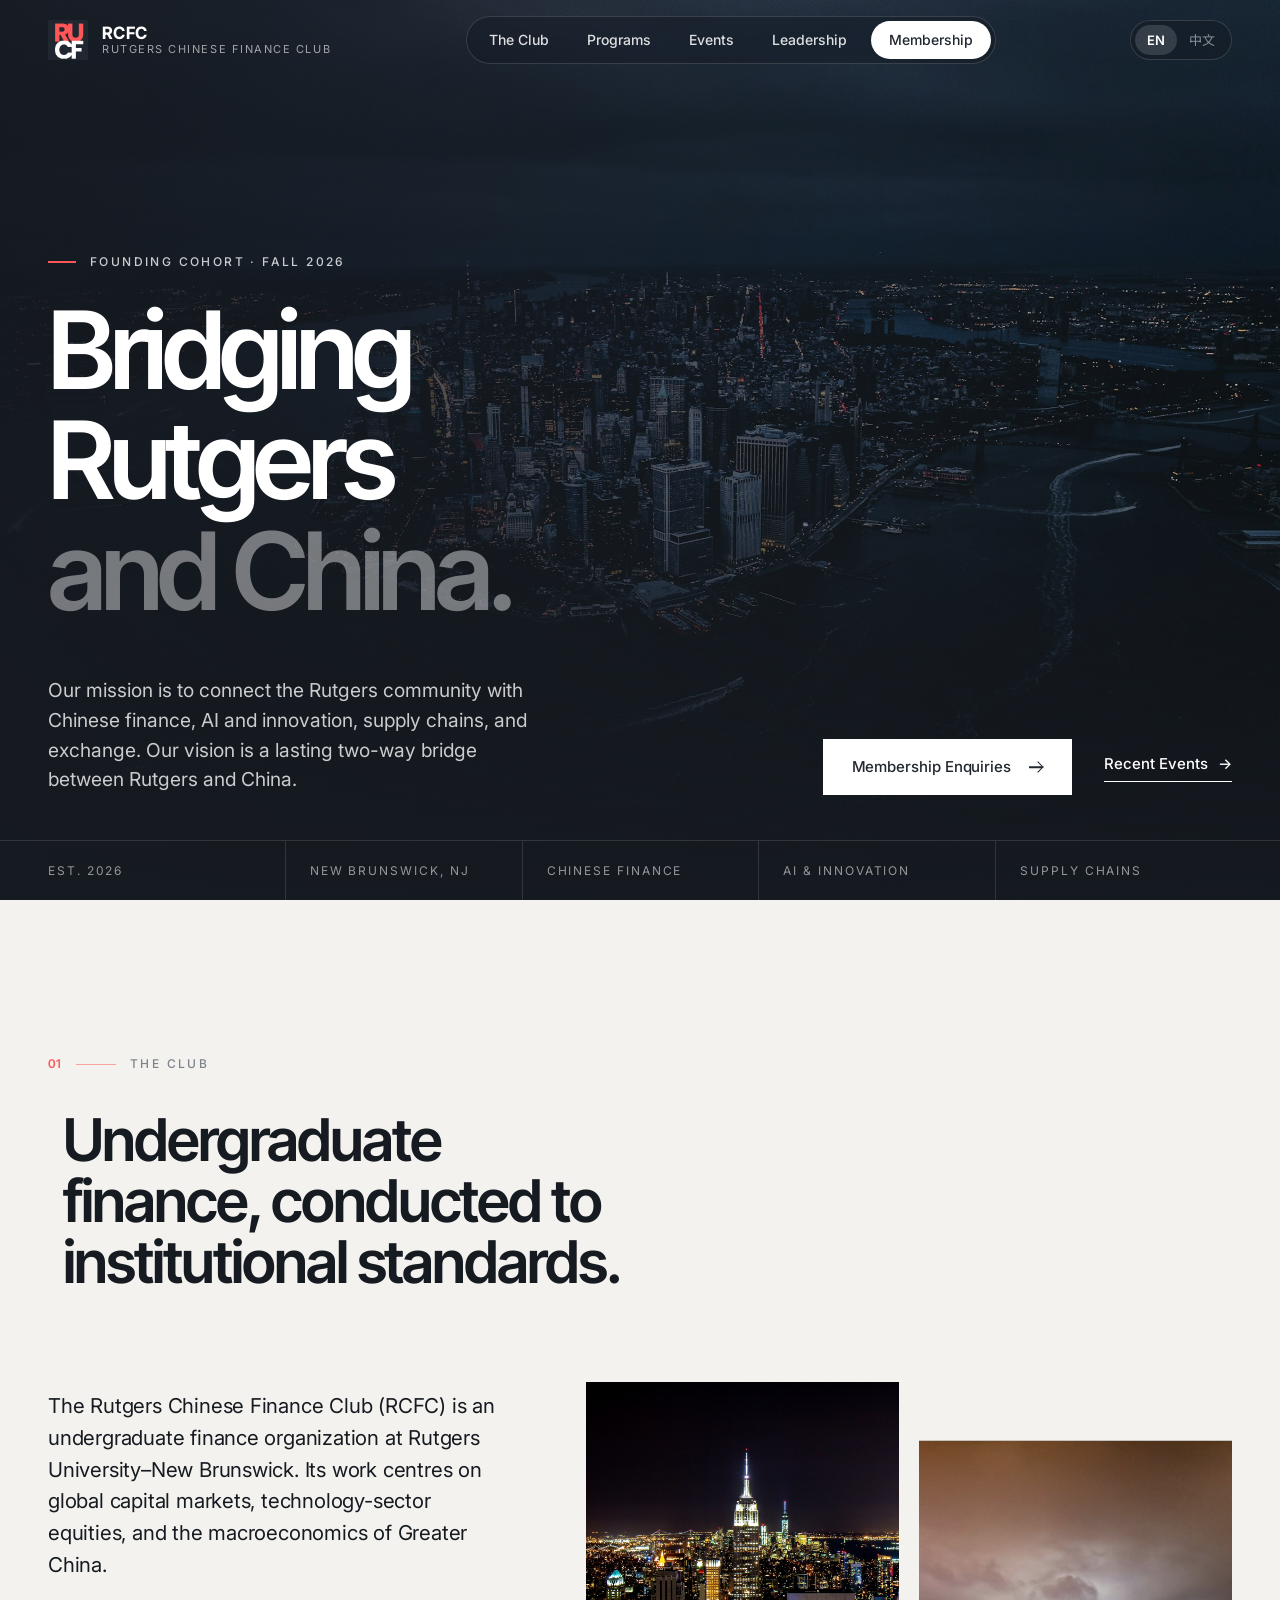
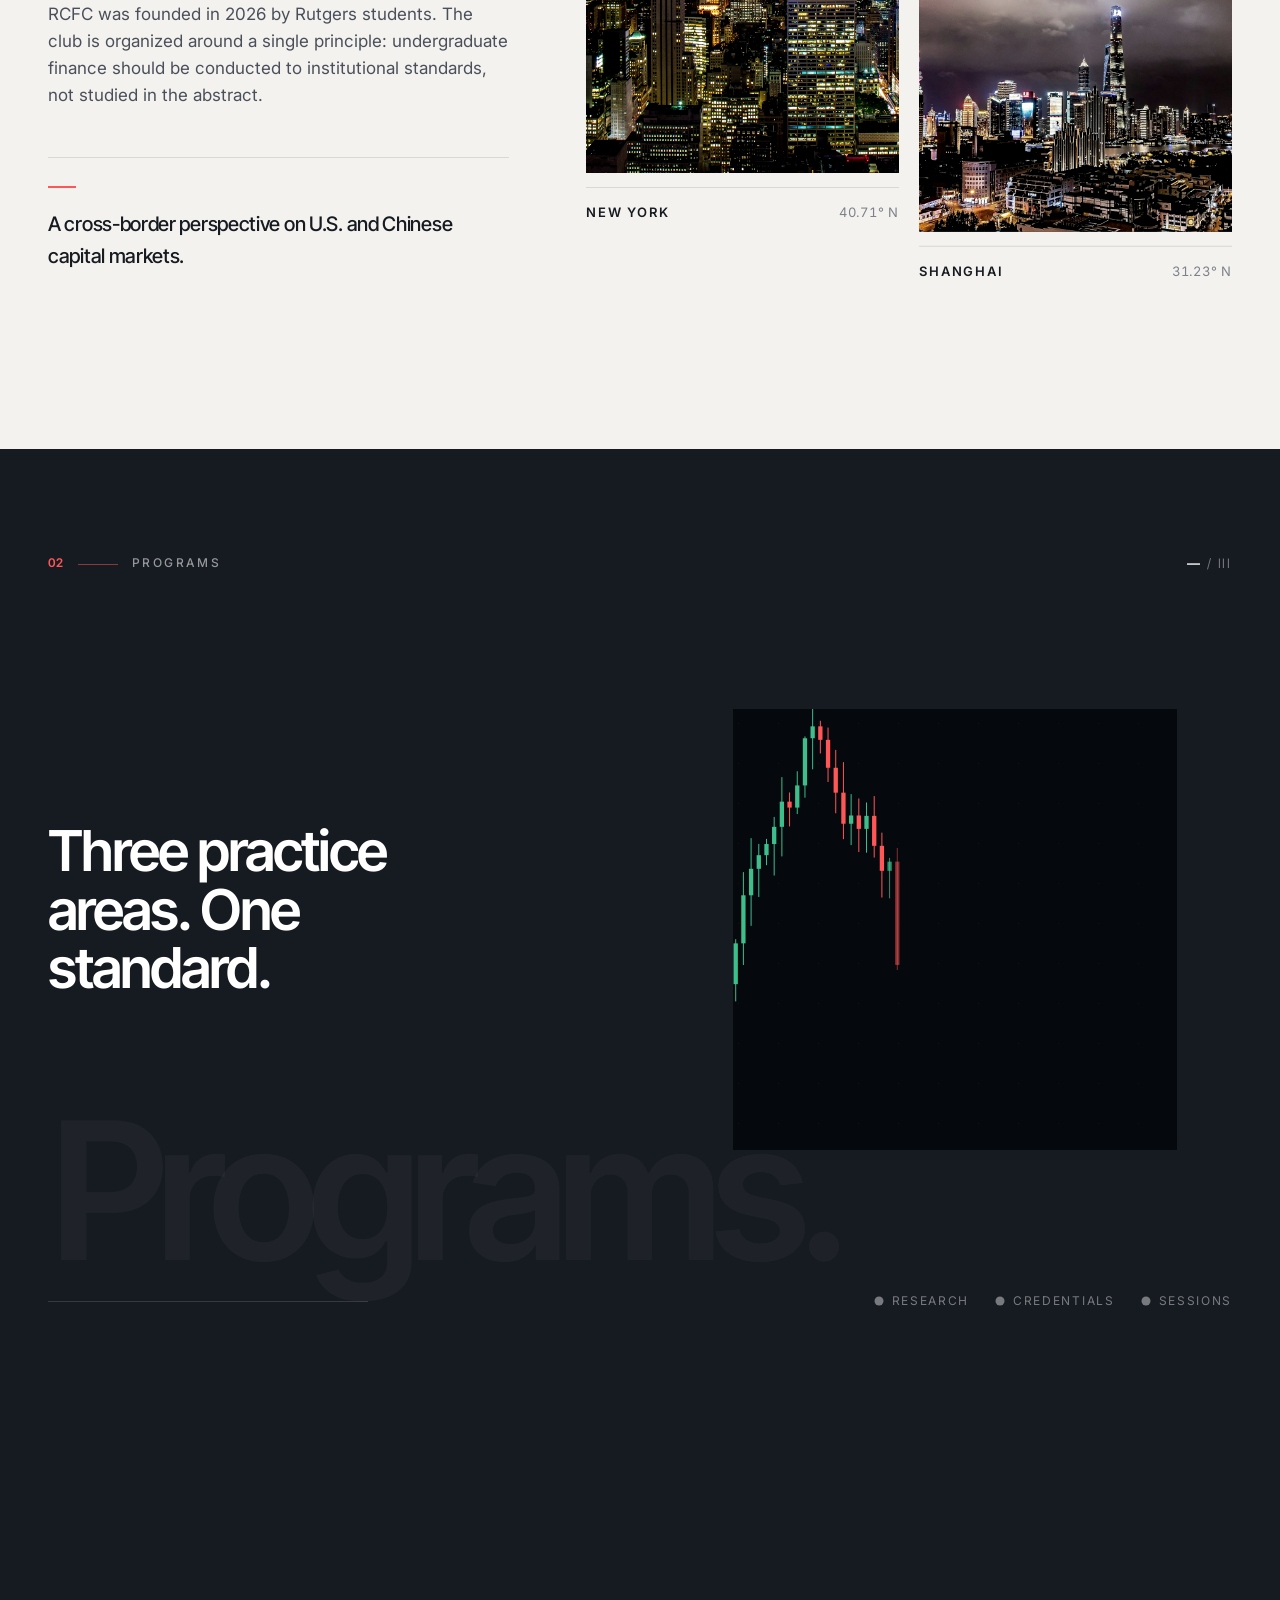
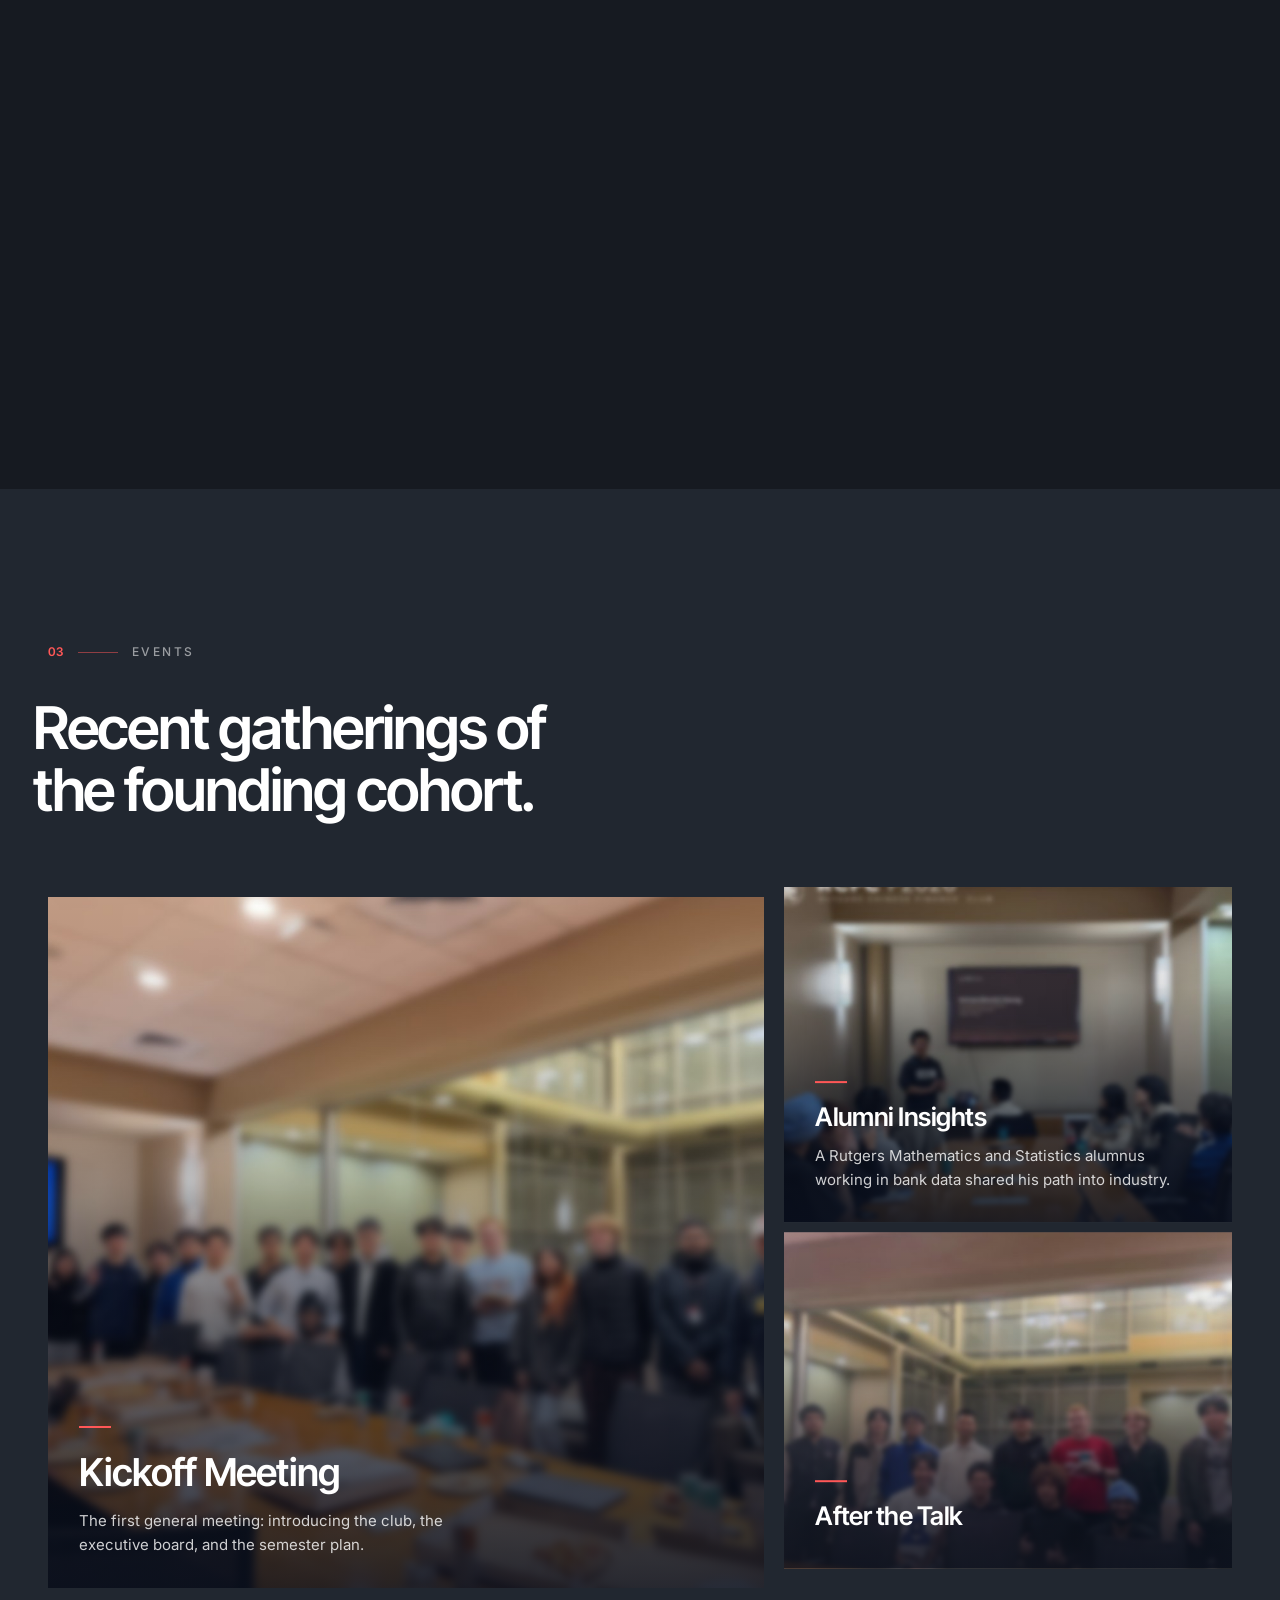
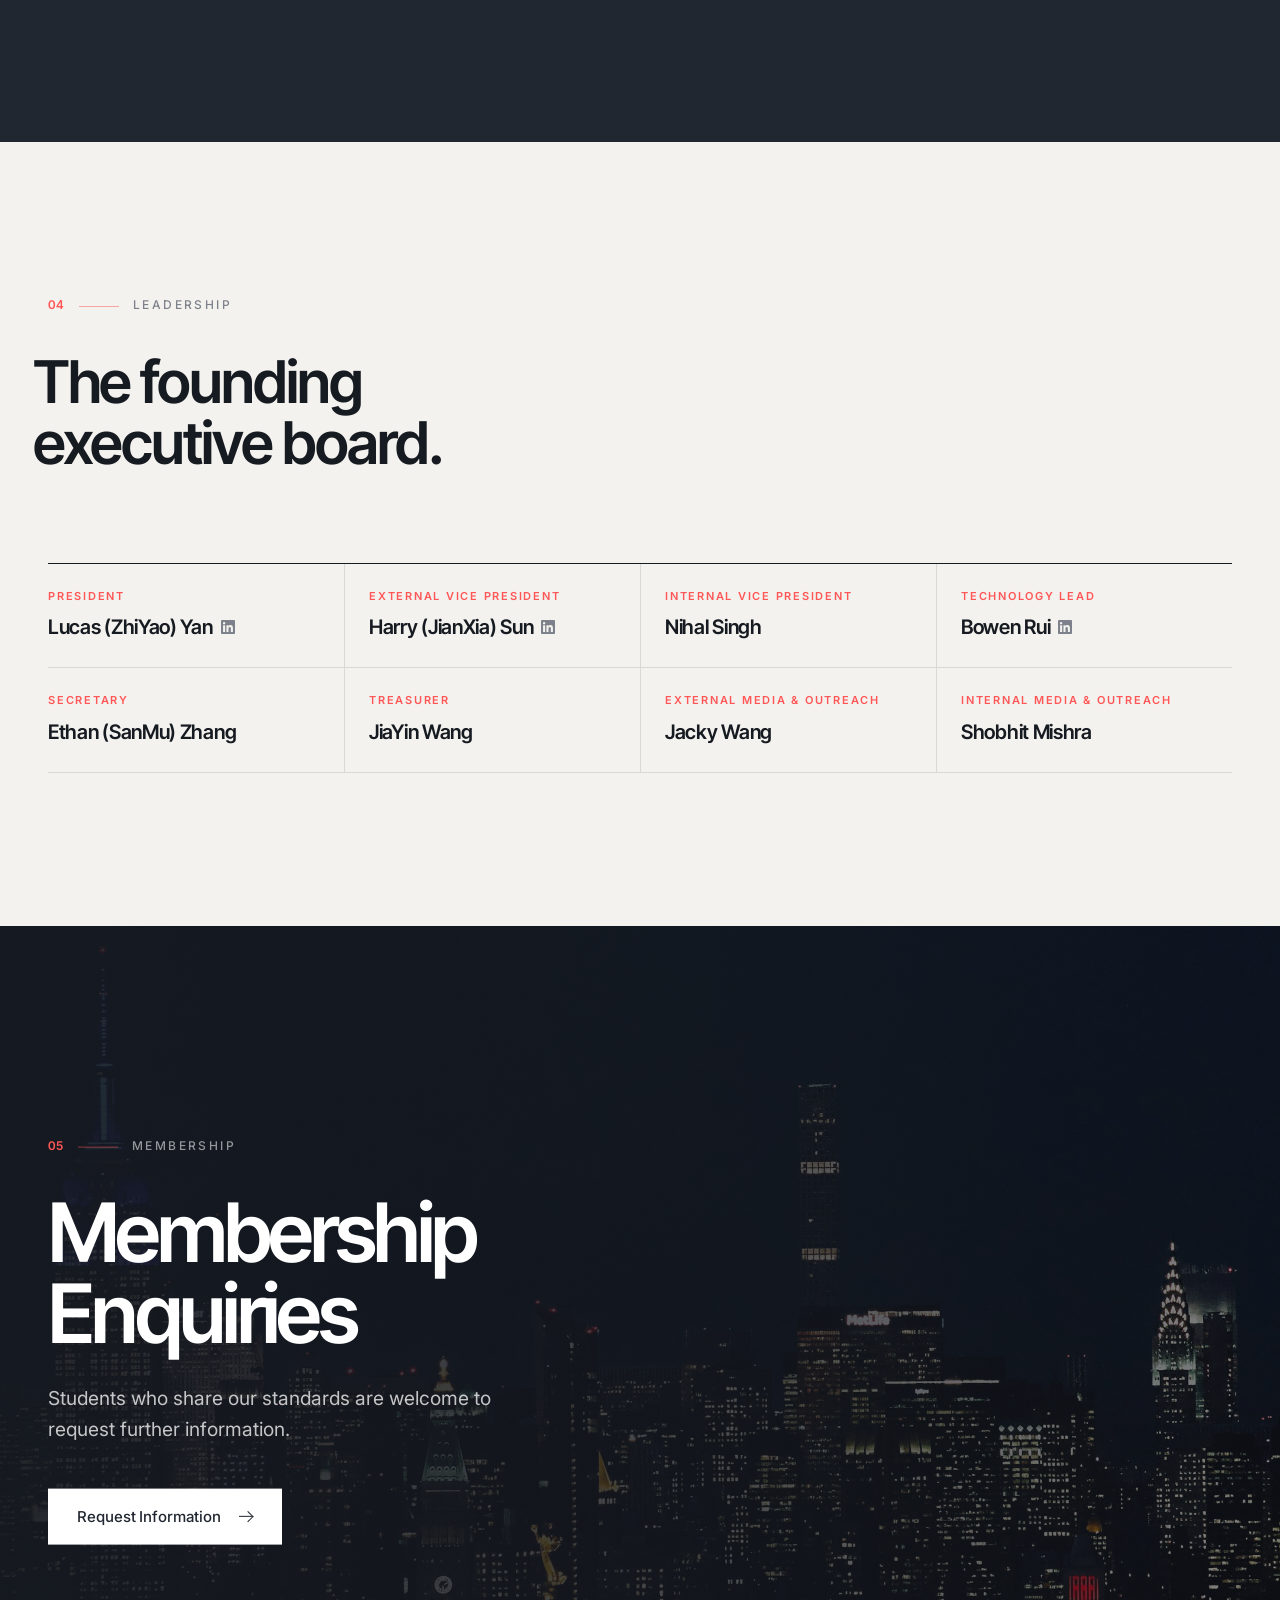
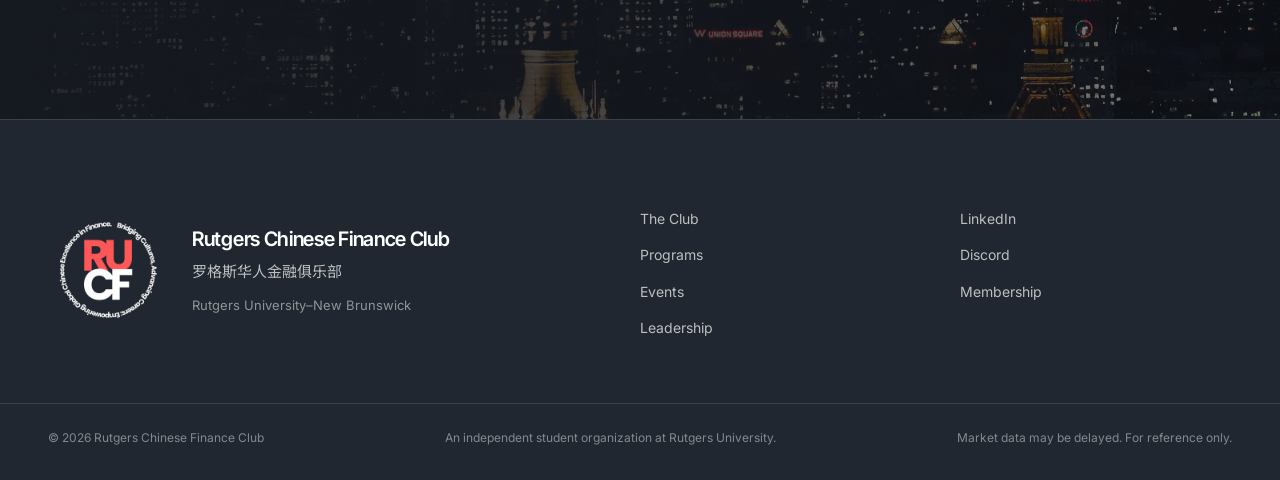
==== commit 40e0a297: "Scroll motion across the page, smoother easing, per-device tuning - One requestAnimationFrame loop d" ====
--- a/index.html
+++ b/index.html
@@ -63,7 +63,7 @@
   <main id="main">
 
     <!-- ============ HERO ============ -->
-    <section class="hero">
+    <section class="hero" data-fx="exit">
       <div class="hero__media" aria-hidden="true">
         <img src="assets/photos/hero-manhattan.jpg" alt="">
       </div>
@@ -103,7 +103,7 @@
     <!-- ============ 01 THE CLUB ============ -->
     <section class="section club" id="club">
       <div class="wrap">
-        <header class="sec-head reveal">
+        <header class="sec-head reveal" data-fx>
           <p class="sec-label"><span class="sec-num">01</span><span data-i18n="club.title">The Club</span></p>
           <h2 class="statement" data-i18n="club.statement">Undergraduate finance, conducted to institutional standards.</h2>
         </header>
@@ -115,7 +115,7 @@
             <p class="club__quote" data-i18n="club.quote">A cross-border perspective on U.S. and Chinese capital markets.</p>
           </div>
 
-          <div class="cities reveal">
+          <div class="cities reveal" data-fx>
             <figure class="city">
               <div class="city__img"><img src="assets/photos/new-york.jpg" alt="" loading="lazy"></div>
               <figcaption><span data-i18n="club.capNY">New York</span><span class="city__co">40.71° N</span></figcaption>
@@ -182,12 +182,12 @@
     <!-- ============ 03 EVENTS ============ -->
     <section class="section events" id="events">
       <div class="wrap">
-        <header class="events__head reveal">
+        <header class="events__head reveal" data-fx>
           <p class="sec-label sec-label--light"><span class="sec-num">03</span><span data-i18n="events.title">Events</span></p>
           <h2 class="statement statement--light" data-i18n="events.intro">Recent gatherings of the founding cohort.</h2>
         </header>
 
-        <div class="events__grid">
+        <div class="events__grid" data-fx>
           <figure class="event event--wide reveal">
             <div class="event__img"><img src="assets/photos/event-kickoff.jpg" alt="Members at the RCFC Kickoff Meeting" loading="lazy"></div>
             <figcaption>
@@ -217,7 +217,7 @@
       <div class="wrap">
         <p class="sec-label reveal"><span class="sec-num">04</span><span data-i18n="leadership.title">Leadership</span></p>
 
-        <h2 class="statement reveal" data-i18n="eboard.title">The founding executive board.</h2>
+        <h2 class="statement reveal" data-fx data-i18n="eboard.title">The founding executive board.</h2>
         <div class="eboard reveal">
           <ul class="eboard__grid">
             <li class="officer">
@@ -258,7 +258,7 @@
     </section>
 
     <!-- ============ 05 MEMBERSHIP ============ -->
-    <section class="membership" id="membership">
+    <section class="membership" id="membership" data-fx>
       <div class="membership__media" aria-hidden="true"><img src="assets/photos/skyline.jpg" alt="" loading="lazy"></div>
       <div class="wrap membership__body reveal">
         <p class="sec-label sec-label--light"><span class="sec-num">05</span><span data-i18n="nav.membership">Membership</span></p>
--- a/styles.css
+++ b/styles.css
@@ -575,7 +575,7 @@
   position: relative; overflow: hidden; color: var(--white); background: var(--navy);
   padding: clamp(120px, 15vw, 200px) 0;
 }
-.membership__media { position: absolute; inset: 0; }
+.membership__media { position: absolute; inset: 0; overflow: hidden; }
 .membership__media img { width: 100%; height: 100%; object-fit: cover; }
 .membership__media::after {
   content: ""; position: absolute; inset: 0;
@@ -730,6 +730,59 @@
   font-size: 12px; color: rgba(255,255,255,.45);
 }
 
+/* ---------- Scroll motion ----------
+   --fx (0-1) is each [data-fx] block's progress through the screen, set by main.js.
+   --amp scales every movement: 1 desktop, ~.5 touch / low-power, 0 reduced motion
+   (and 0 before the script runs, so nothing is ever left offset). Only translate,
+   scale and opacity are animated; the separate properties compose with the
+   existing intro and hover transforms instead of overriding them. */
+:root { --amp: 0; }
+[data-fx] { --fx: .5; }
+[data-fx].fx-on img { will-change: translate, scale; }
+
+/* Hero: copy lifts and fades as the page scrolls away, the city drifts slower behind it */
+.hero[data-fx="exit"] { --fx: 0; }
+.hero__body { translate: 0 calc(var(--fx) * -96px * var(--amp)); opacity: calc(1 - var(--fx) * 1.15 * min(1, var(--amp) * 4)); }
+.hero__media { translate: 0 calc(var(--fx) * 14% * var(--amp)); }
+
+/* Section headings drift sideways a little as they pass */
+.sec-head .statement, .events__head .statement, .statement[data-fx] {
+  translate: calc((.5 - var(--fx)) * 56px * var(--amp)) 0;
+}
+
+/* New York and Shanghai move in opposite directions: the two markets, side by side */
+.cities .city__img img { scale: calc(1 + .16 * var(--amp)); translate: 0 calc((var(--fx) - .5) * -16% * var(--amp)); }
+.cities .city--offset .city__img img { translate: 0 calc((var(--fx) - .5) * 16% * var(--amp)); }
+.cities .city--offset { translate: 0 calc((.5 - var(--fx)) * 48px * var(--amp)); }
+
+/* Event photos parallax inside their frames; the small cards travel at different speeds */
+.events__grid .event__img img { translate: 0 calc((var(--fx) - .5) * -10% * var(--amp)); scale: calc(1 + .1 * var(--amp)); }
+.events__grid .event:nth-child(2) { translate: 0 calc((.5 - var(--fx)) * 36px * var(--amp)); }
+.events__grid .event:nth-child(3) { translate: 0 calc((.5 - var(--fx)) * 72px * var(--amp)); }
+
+/* Membership: the skyline pulls back as the section arrives, the copy rises over it */
+.membership__media img { scale: calc(1 + max(0, .62 - var(--fx)) * .32 * var(--amp)); }
+.membership__body { translate: 0 calc((.5 - var(--fx)) * 64px * var(--amp)); }
+
+/* Executive board: officers arrive one after another */
+.js-motion .eboard .officer { opacity: 0; transform: translateY(18px); transition: opacity .8s var(--ease), transform .8s var(--ease); }
+.js-motion .eboard.is-in .officer { opacity: 1; transform: none; }
+.js-motion .eboard.is-in .officer:nth-child(2) { transition-delay: .06s; }
+.js-motion .eboard.is-in .officer:nth-child(3) { transition-delay: .12s; }
+.js-motion .eboard.is-in .officer:nth-child(4) { transition-delay: .18s; }
+.js-motion .eboard.is-in .officer:nth-child(5) { transition-delay: .24s; }
+.js-motion .eboard.is-in .officer:nth-child(6) { transition-delay: .30s; }
+.js-motion .eboard.is-in .officer:nth-child(7) { transition-delay: .36s; }
+.js-motion .eboard.is-in .officer:nth-child(8) { transition-delay: .42s; }
+
+/* Ticker only animates while on screen */
+.ticker.is-away .ticker__track { animation-play-state: paused; }
+
+/* Touch devices: no hover zooms (they stick after a tap) */
+@media (hover: none) {
+  .city:hover .city__img img, .event:hover .event__img img { transform: none; }
+}
+
 /* ---------- Reveal ---------- */
 .js-motion .reveal { opacity: 0; transform: translateY(28px); transition: opacity 1s var(--ease), transform 1s var(--ease); }
 .js-motion .reveal.is-in { opacity: 1; transform: none; }
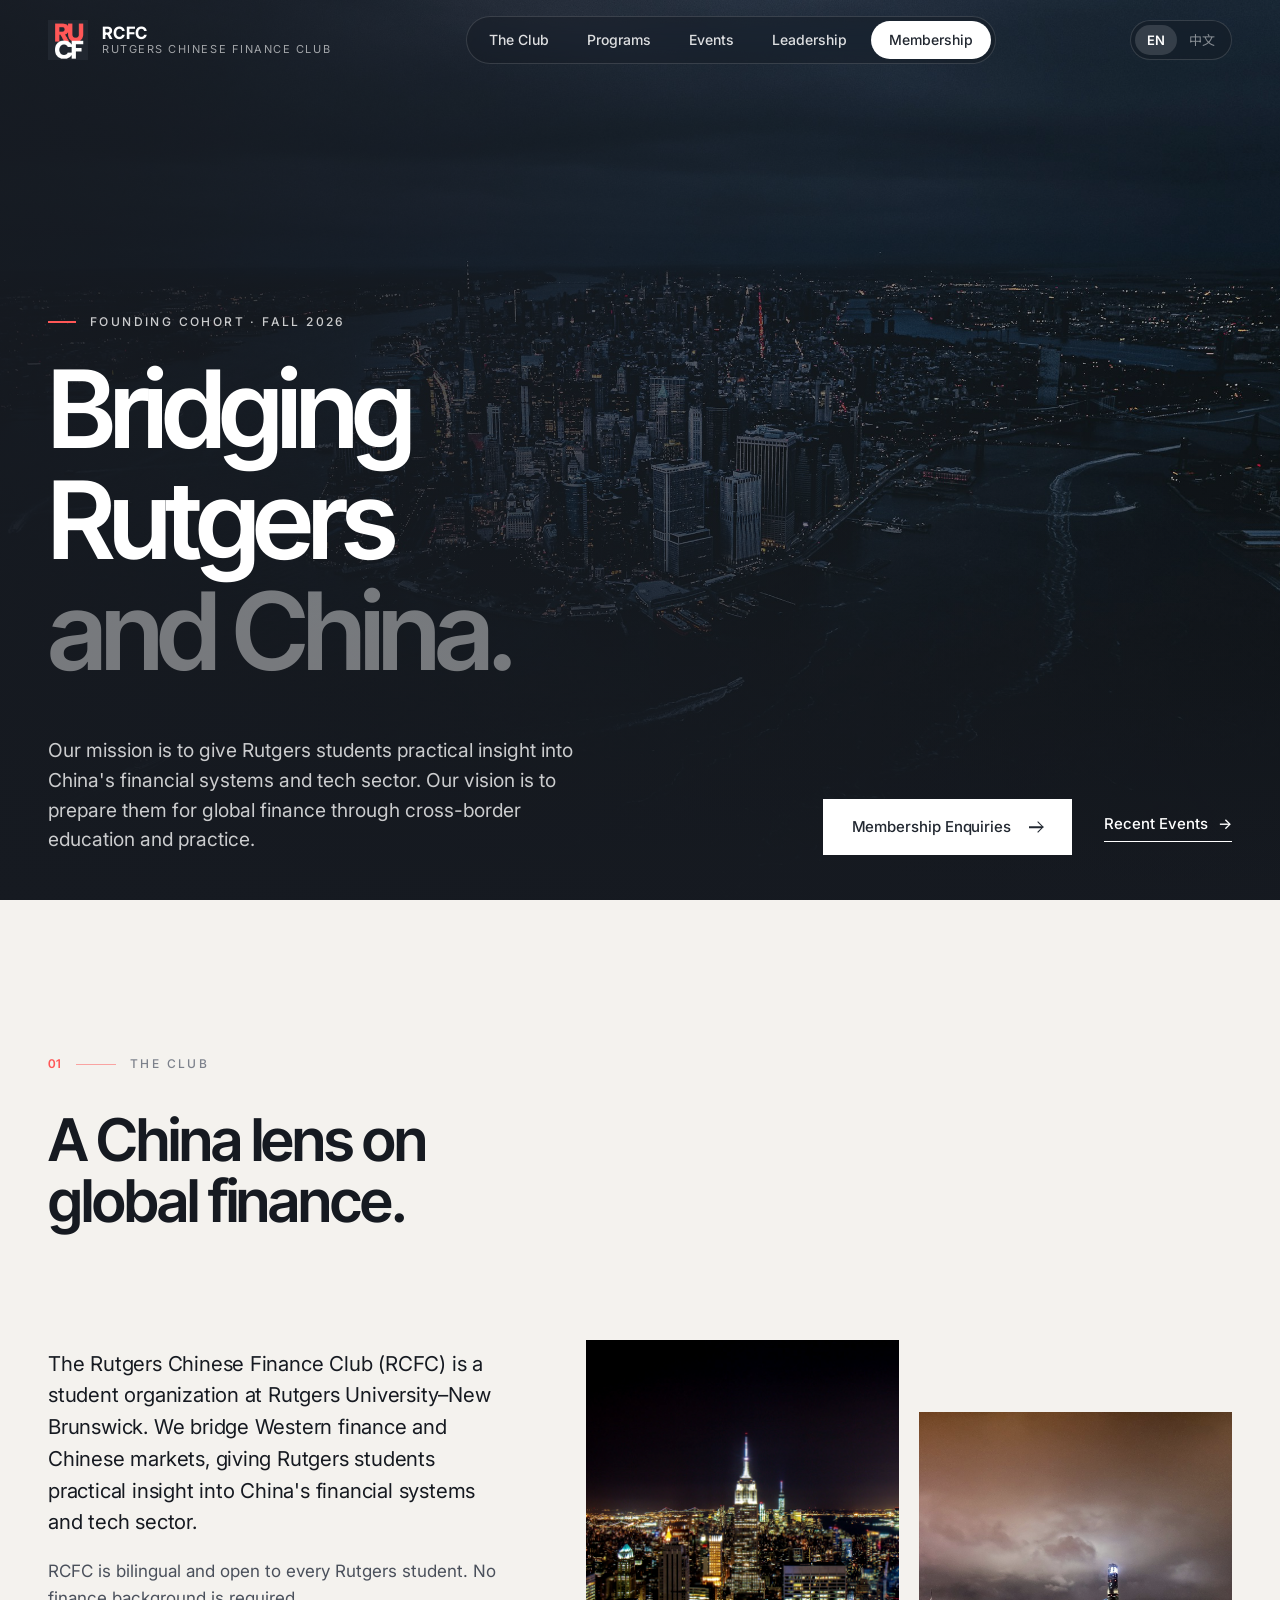
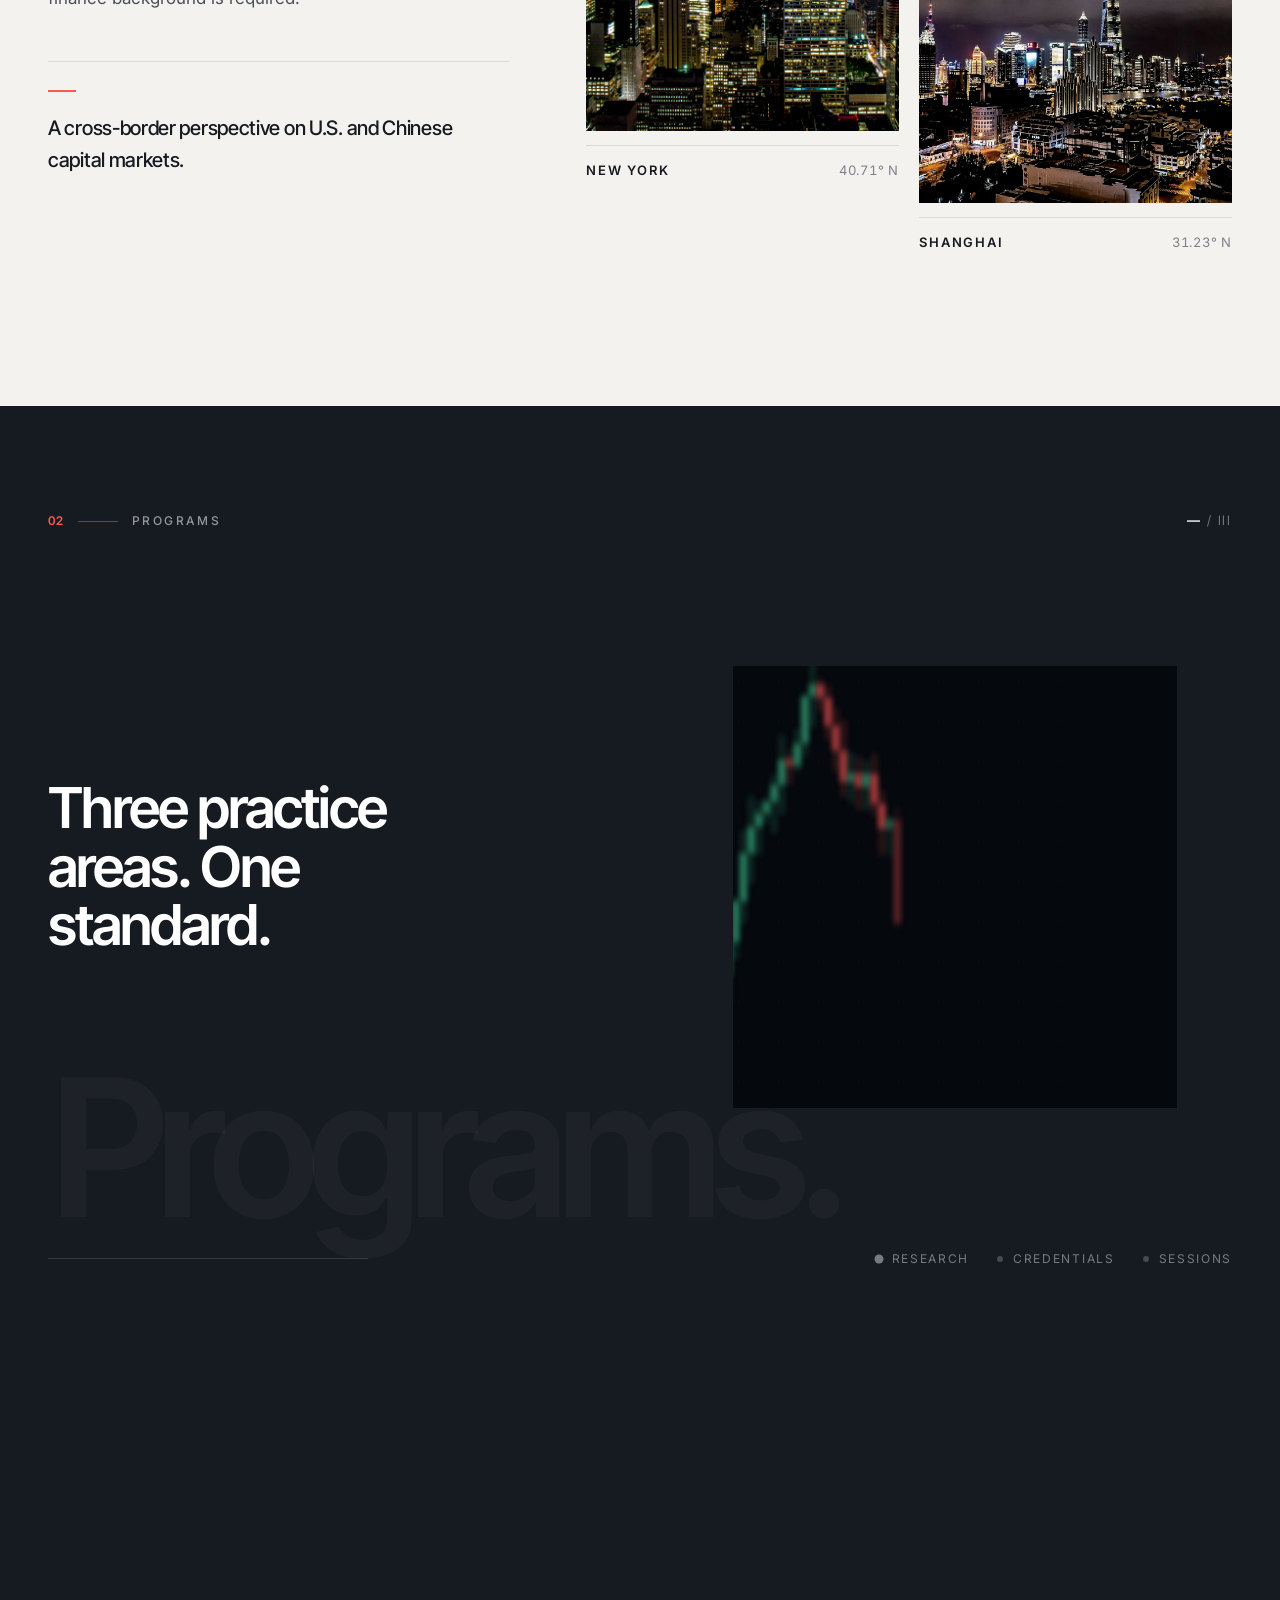
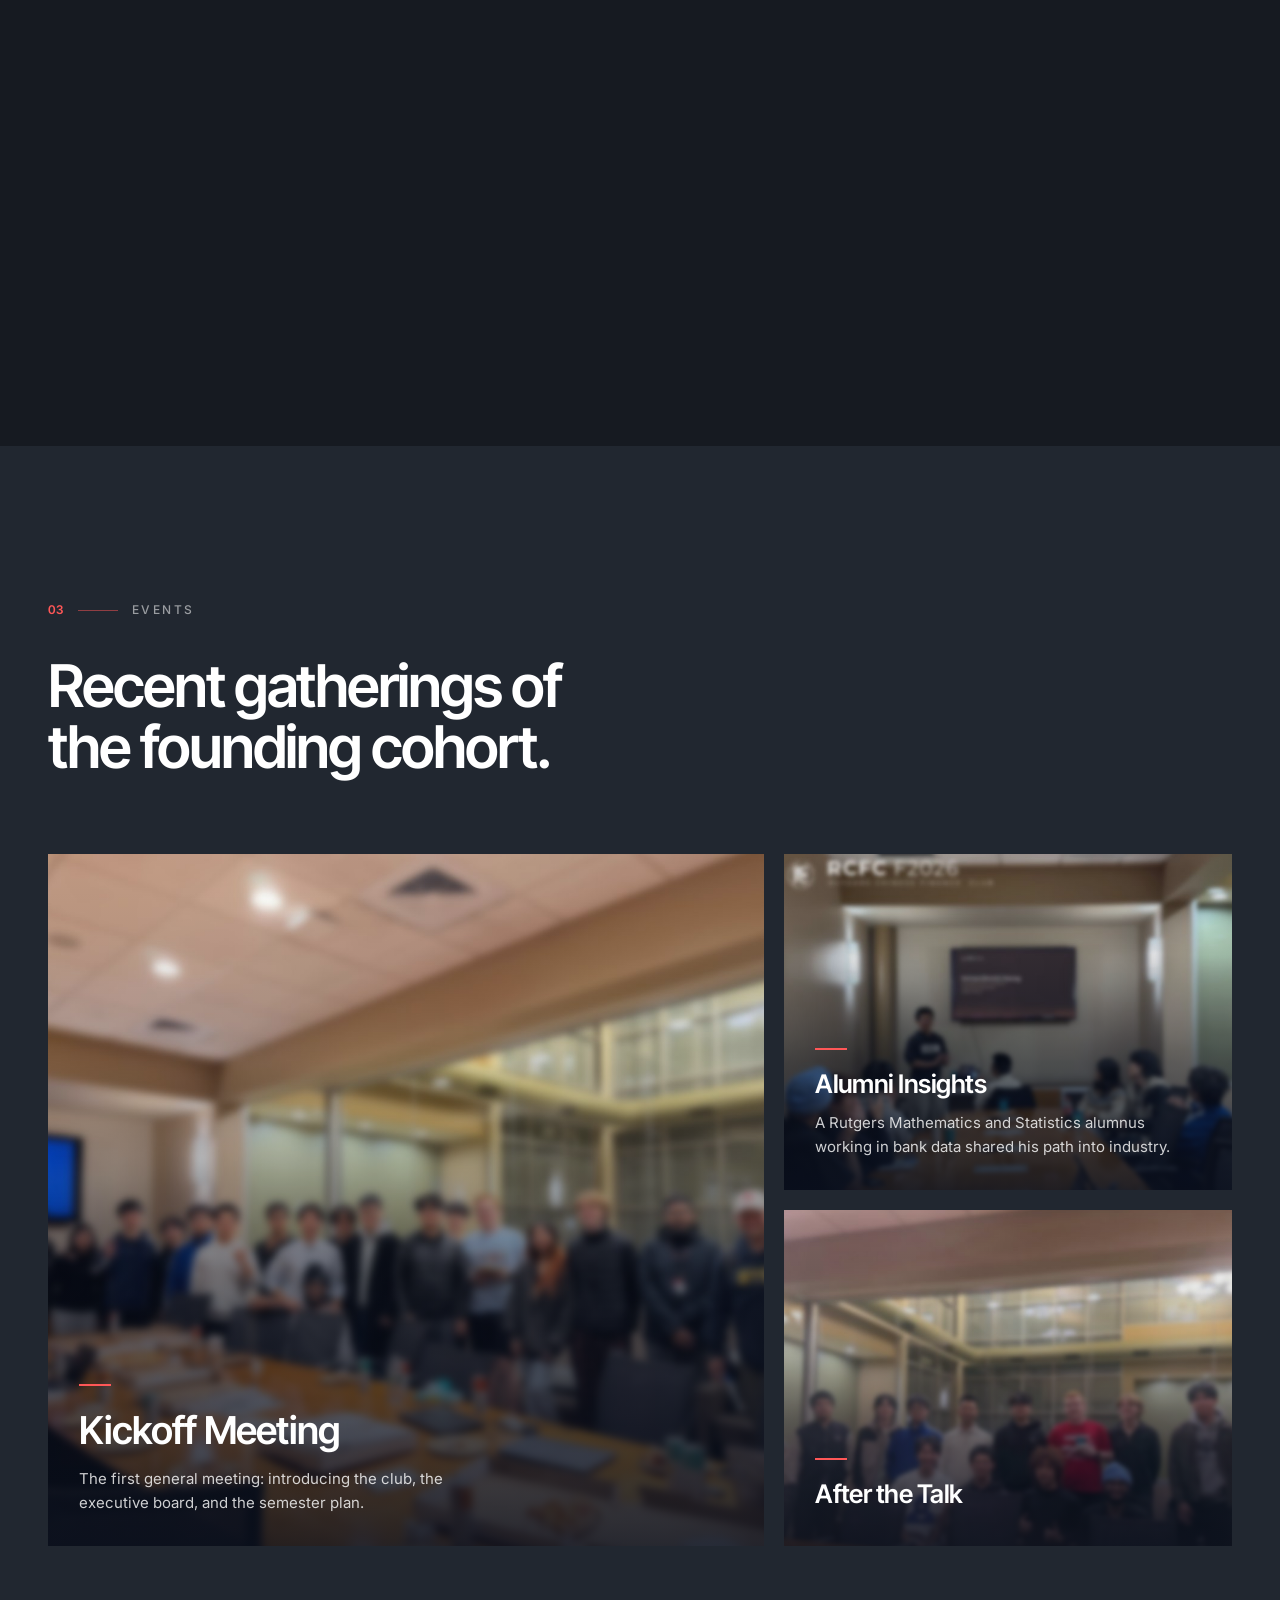
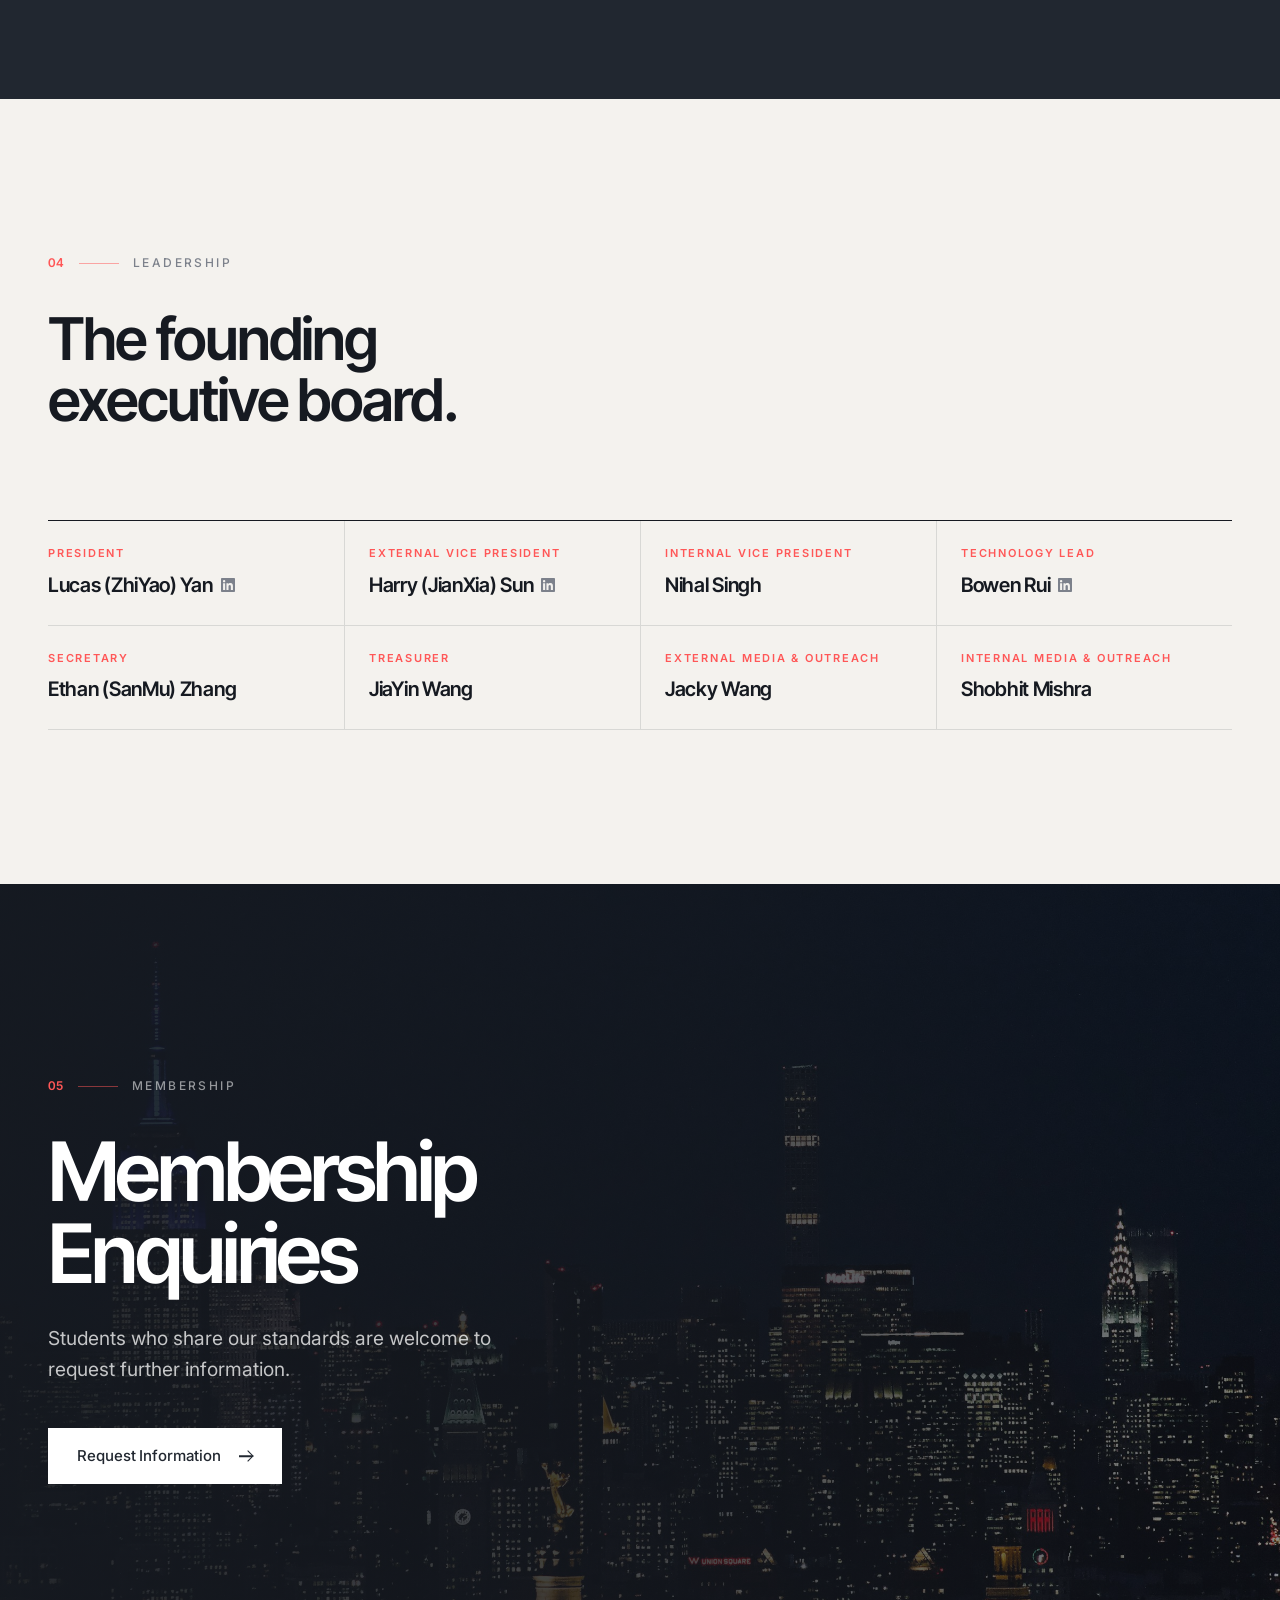
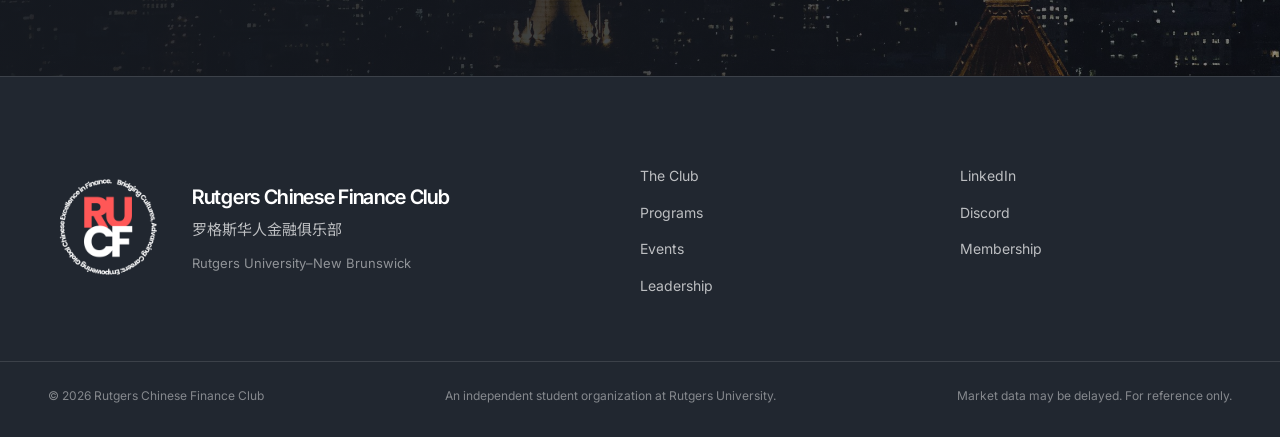
==== commit 0330944a: "Intro copy follows the org profile; remove the strip under the hero - Hero lead, The Club statement " ====
--- a/index.html
+++ b/index.html
@@ -4,7 +4,7 @@
   <meta charset="utf-8">
   <meta name="viewport" content="width=device-width, initial-scale=1">
   <title data-i18n="meta.title">RCFC — Rutgers Chinese Finance Club</title>
-  <meta name="description" content="Rutgers Chinese Finance Club — an undergraduate finance organization focused on global capital markets, technology-sector equities, and the Greater China economy.">
+  <meta name="description" content="Rutgers Chinese Finance Club: bridging Western finance and Chinese markets, with practical insight into China's financial systems and tech sector for Rutgers students.">
   <meta name="theme-color" content="#212730">
   <script>
     /* Opening shot on every load: the city starts zoomed in and pulls back into the page. */
@@ -63,7 +63,7 @@
   <main id="main">
 
     <!-- ============ HERO ============ -->
-    <section class="hero" data-fx="exit">
+    <section class="hero">
       <div class="hero__media" aria-hidden="true">
         <img src="assets/photos/hero-manhattan.jpg" alt="">
       </div>
@@ -75,21 +75,12 @@
           <span class="hero__accent" data-i18n="hero.t3">and China.</span>
         </h1>
         <div class="hero__foot reveal">
-          <p class="hero__lead" data-i18n="hero.lead">Our mission is to connect the Rutgers community with Chinese finance, AI and innovation, supply chains, and exchange. Our vision is a lasting two-way bridge between Rutgers and China.</p>
+          <p class="hero__lead" data-i18n="hero.lead">Our mission is to give Rutgers students practical insight into China's financial systems and tech sector. Our vision is to prepare them for global finance through cross-border education and practice.</p>
           <div class="hero__ctas">
             <a class="btn btn--light" href="apply.html"><span data-i18n="hero.cta">Membership Enquiries</span><i class="arrow" aria-hidden="true"></i></a>
             <a class="link link--light" href="#events"><span data-i18n="hero.cta2">Recent Events</span></a>
           </div>
         </div>
-      </div>
-      <div class="hero__strip">
-        <ul class="wrap strip">
-          <li data-i18n="strip.v1">Est. 2026</li>
-          <li data-i18n="strip.v2">New Brunswick, NJ</li>
-          <li data-i18n="strip.v3">Chinese Finance</li>
-          <li data-i18n="strip.v4">AI &amp; Innovation</li>
-          <li data-i18n="strip.v5">Supply Chains</li>
-        </ul>
       </div>
     </section>
 
@@ -103,19 +94,19 @@
     <!-- ============ 01 THE CLUB ============ -->
     <section class="section club" id="club">
       <div class="wrap">
-        <header class="sec-head reveal" data-fx>
+        <header class="sec-head reveal">
           <p class="sec-label"><span class="sec-num">01</span><span data-i18n="club.title">The Club</span></p>
-          <h2 class="statement" data-i18n="club.statement">Undergraduate finance, conducted to institutional standards.</h2>
+          <h2 class="statement" data-i18n="club.statement">A China lens on global finance.</h2>
         </header>
 
         <div class="club__grid">
           <div class="club__text reveal">
-            <p class="lead" data-i18n="club.p1">The Rutgers Chinese Finance Club (RCFC) is an undergraduate finance organization at Rutgers University–New Brunswick. Its work centres on global capital markets, technology-sector equities, and the macroeconomics of Greater China.</p>
-            <p class="body" data-i18n="club.p2">RCFC was founded in 2026 by Rutgers students. The club is organized around a single principle: undergraduate finance should be conducted to institutional standards, not studied in the abstract.</p>
+            <p class="lead" data-i18n="club.p1">The Rutgers Chinese Finance Club (RCFC) is a student organization at Rutgers University–New Brunswick. We bridge Western finance and Chinese markets, giving Rutgers students practical insight into China's financial systems and tech sector.</p>
+            <p class="body" data-i18n="club.p2">RCFC is bilingual and open to every Rutgers student. No finance background is required.</p>
             <p class="club__quote" data-i18n="club.quote">A cross-border perspective on U.S. and Chinese capital markets.</p>
           </div>
 
-          <div class="cities reveal" data-fx>
+          <div class="cities reveal">
             <figure class="city">
               <div class="city__img"><img src="assets/photos/new-york.jpg" alt="" loading="lazy"></div>
               <figcaption><span data-i18n="club.capNY">New York</span><span class="city__co">40.71° N</span></figcaption>
@@ -182,12 +173,12 @@
     <!-- ============ 03 EVENTS ============ -->
     <section class="section events" id="events">
       <div class="wrap">
-        <header class="events__head reveal" data-fx>
+        <header class="events__head reveal">
           <p class="sec-label sec-label--light"><span class="sec-num">03</span><span data-i18n="events.title">Events</span></p>
           <h2 class="statement statement--light" data-i18n="events.intro">Recent gatherings of the founding cohort.</h2>
         </header>
 
-        <div class="events__grid" data-fx>
+        <div class="events__grid">
           <figure class="event event--wide reveal">
             <div class="event__img"><img src="assets/photos/event-kickoff.jpg" alt="Members at the RCFC Kickoff Meeting" loading="lazy"></div>
             <figcaption>
@@ -217,7 +208,7 @@
       <div class="wrap">
         <p class="sec-label reveal"><span class="sec-num">04</span><span data-i18n="leadership.title">Leadership</span></p>
 
-        <h2 class="statement reveal" data-fx data-i18n="eboard.title">The founding executive board.</h2>
+        <h2 class="statement reveal" data-i18n="eboard.title">The founding executive board.</h2>
         <div class="eboard reveal">
           <ul class="eboard__grid">
             <li class="officer">
@@ -258,7 +249,7 @@
     </section>
 
     <!-- ============ 05 MEMBERSHIP ============ -->
-    <section class="membership" id="membership" data-fx>
+    <section class="membership" id="membership">
       <div class="membership__media" aria-hidden="true"><img src="assets/photos/skyline.jpg" alt="" loading="lazy"></div>
       <div class="wrap membership__body reveal">
         <p class="sec-label sec-label--light"><span class="sec-num">05</span><span data-i18n="nav.membership">Membership</span></p>
--- a/styles.css
+++ b/styles.css
@@ -287,7 +287,7 @@
    .intro = start frame, .intro-run = the pull-back, .intro-played = settled (no idle zoom afterwards). */
 .intro .hero__media img { animation: none; transform: scale(1.7); filter: brightness(1.15) saturate(1.05); }
 .intro .hero__media::after { opacity: 0; }
-.intro .nav, .intro .hero__strip, .intro .ticker__viewport { opacity: 0; }
+.intro .nav, .intro .ticker__viewport { opacity: 0; }
 /* During the opening the photo runs under the (transparent) ticker band, so the whole screen is city. */
 .hero:has(+ .ticker:not([hidden])) .hero__media { bottom: calc(-1 * var(--tick-h)); }
 .intro .ticker { background: transparent; border-top-color: transparent; }
@@ -295,12 +295,12 @@
 .intro-run .hero__media img { transition: transform 1.6s cubic-bezier(.22, .61, .2, 1), filter 1.1s var(--ease) .4s; }
 .intro-run .hero__media::after { transition: opacity 1.1s var(--ease) .4s; }
 .intro-run .nav { transition: opacity .7s var(--ease) 1.2s, background .35s var(--ease), border-color .35s var(--ease); }
-.intro-run .hero__strip, .intro-run .ticker__viewport { transition: opacity .7s var(--ease) 1.3s; }
+.intro-run .ticker__viewport { transition: opacity .7s var(--ease) 1.3s; }
 .intro-run .ticker { transition: background-color 1.1s var(--ease) .4s, border-color 1.1s var(--ease) .4s; }
 /* Skipped by the visitor: same path, much faster. */
 .intro-fast .hero__media img { transition-duration: .7s, .5s; transition-delay: 0s, 0s; }
 .intro-fast .hero__media::after { transition-duration: .5s; transition-delay: 0s; }
-.intro-fast .nav, .intro-fast .hero__strip, .intro-fast .ticker__viewport, .intro-fast .ticker { transition-delay: .3s; }
+.intro-fast .nav, .intro-fast .ticker__viewport, .intro-fast .ticker { transition-delay: .3s; }
 
 .hero__body { position: relative; padding-top: clamp(92px, 14svh, 160px); padding-bottom: clamp(28px, 5svh, 72px); }
 .hero__title {
@@ -318,7 +318,7 @@
   display: flex; align-items: flex-end; justify-content: space-between; gap: 40px; flex-wrap: wrap;
 }
 .hero__lead { font-size: clamp(18px, 1.5vw, 21px); line-height: 1.55; color: rgba(255,255,255,.78); }
-.hero__lead [lang="en"] { max-width: 40ch; }
+.hero__lead [lang="en"] { max-width: 46ch; }
 .hero__lead [lang="zh-Hans"] { max-width: 24em; }
 .hero__ctas { display: flex; align-items: center; gap: 32px; flex-wrap: wrap; }
 @media (min-width: 761px) and (max-height: 700px) {
@@ -327,16 +327,6 @@
   .hero__lead { font-size: 17px; }
   .hero__foot { margin-top: 20px; }
 }
-
-.hero__strip { position: relative; border-top: 1px solid var(--navy-line); }
-/* Narrow windows, tablets and phones: the strip wraps to two lines and pushes the ticker off the first screen. */
-@media (max-width: 1100px) { .hero__strip { display: none; } }
-.strip {
-  display: grid; grid-template-columns: repeat(5, 1fr);
-  font-size: 12px; letter-spacing: .16em; text-transform: uppercase; color: rgba(255,255,255,.55);
-}
-.strip li { padding: clamp(12px, 2.2svh, 22px) 0; }
-.strip li + li { padding-left: 24px; border-left: 1px solid var(--navy-line); }
 
 /* ---------- Live ticker ---------- */
 .ticker {
@@ -575,7 +565,7 @@
   position: relative; overflow: hidden; color: var(--white); background: var(--navy);
   padding: clamp(120px, 15vw, 200px) 0;
 }
-.membership__media { position: absolute; inset: 0; overflow: hidden; }
+.membership__media { position: absolute; inset: 0; }
 .membership__media img { width: 100%; height: 100%; object-fit: cover; }
 .membership__media::after {
   content: ""; position: absolute; inset: 0;
@@ -730,59 +720,6 @@
   font-size: 12px; color: rgba(255,255,255,.45);
 }
 
-/* ---------- Scroll motion ----------
-   --fx (0-1) is each [data-fx] block's progress through the screen, set by main.js.
-   --amp scales every movement: 1 desktop, ~.5 touch / low-power, 0 reduced motion
-   (and 0 before the script runs, so nothing is ever left offset). Only translate,
-   scale and opacity are animated; the separate properties compose with the
-   existing intro and hover transforms instead of overriding them. */
-:root { --amp: 0; }
-[data-fx] { --fx: .5; }
-[data-fx].fx-on img { will-change: translate, scale; }
-
-/* Hero: copy lifts and fades as the page scrolls away, the city drifts slower behind it */
-.hero[data-fx="exit"] { --fx: 0; }
-.hero__body { translate: 0 calc(var(--fx) * -96px * var(--amp)); opacity: calc(1 - var(--fx) * 1.15 * min(1, var(--amp) * 4)); }
-.hero__media { translate: 0 calc(var(--fx) * 14% * var(--amp)); }
-
-/* Section headings drift sideways a little as they pass */
-.sec-head .statement, .events__head .statement, .statement[data-fx] {
-  translate: calc((.5 - var(--fx)) * 56px * var(--amp)) 0;
-}
-
-/* New York and Shanghai move in opposite directions: the two markets, side by side */
-.cities .city__img img { scale: calc(1 + .16 * var(--amp)); translate: 0 calc((var(--fx) - .5) * -16% * var(--amp)); }
-.cities .city--offset .city__img img { translate: 0 calc((var(--fx) - .5) * 16% * var(--amp)); }
-.cities .city--offset { translate: 0 calc((.5 - var(--fx)) * 48px * var(--amp)); }
-
-/* Event photos parallax inside their frames; the small cards travel at different speeds */
-.events__grid .event__img img { translate: 0 calc((var(--fx) - .5) * -10% * var(--amp)); scale: calc(1 + .1 * var(--amp)); }
-.events__grid .event:nth-child(2) { translate: 0 calc((.5 - var(--fx)) * 36px * var(--amp)); }
-.events__grid .event:nth-child(3) { translate: 0 calc((.5 - var(--fx)) * 72px * var(--amp)); }
-
-/* Membership: the skyline pulls back as the section arrives, the copy rises over it */
-.membership__media img { scale: calc(1 + max(0, .62 - var(--fx)) * .32 * var(--amp)); }
-.membership__body { translate: 0 calc((.5 - var(--fx)) * 64px * var(--amp)); }
-
-/* Executive board: officers arrive one after another */
-.js-motion .eboard .officer { opacity: 0; transform: translateY(18px); transition: opacity .8s var(--ease), transform .8s var(--ease); }
-.js-motion .eboard.is-in .officer { opacity: 1; transform: none; }
-.js-motion .eboard.is-in .officer:nth-child(2) { transition-delay: .06s; }
-.js-motion .eboard.is-in .officer:nth-child(3) { transition-delay: .12s; }
-.js-motion .eboard.is-in .officer:nth-child(4) { transition-delay: .18s; }
-.js-motion .eboard.is-in .officer:nth-child(5) { transition-delay: .24s; }
-.js-motion .eboard.is-in .officer:nth-child(6) { transition-delay: .30s; }
-.js-motion .eboard.is-in .officer:nth-child(7) { transition-delay: .36s; }
-.js-motion .eboard.is-in .officer:nth-child(8) { transition-delay: .42s; }
-
-/* Ticker only animates while on screen */
-.ticker.is-away .ticker__track { animation-play-state: paused; }
-
-/* Touch devices: no hover zooms (they stick after a tap) */
-@media (hover: none) {
-  .city:hover .city__img img, .event:hover .event__img img { transform: none; }
-}
-
 /* ---------- Reveal ---------- */
 .js-motion .reveal { opacity: 0; transform: translateY(28px); transition: opacity 1s var(--ease), transform 1s var(--ease); }
 .js-motion .reveal.is-in { opacity: 1; transform: none; }
@@ -817,13 +754,7 @@
   .hero__foot { margin-top: clamp(20px, 4svh, 40px); }
   .hero__ctas { gap: 24px; flex-direction: column; align-items: flex-start; }
   .btn { height: 52px; padding: 0 22px; font-size: 14px; }
-  .strip { grid-template-columns: repeat(2, 1fr); }
-  .strip li { padding: 14px 0; }
-  .strip li + li { padding-left: 0; border-left: 0; }
-  .strip li:nth-child(even) { padding-left: 16px; border-left: 1px solid var(--navy-line); }
-  .strip li:nth-child(n+3) { border-top: 1px solid var(--navy-line); }
-  .strip li:last-child { display: none; }
-
+            
   :root { --tick-h: 60px; }
   .tk { padding: 0 20px; gap: 10px; }
   .tk__logo { width: 26px; height: 26px; }
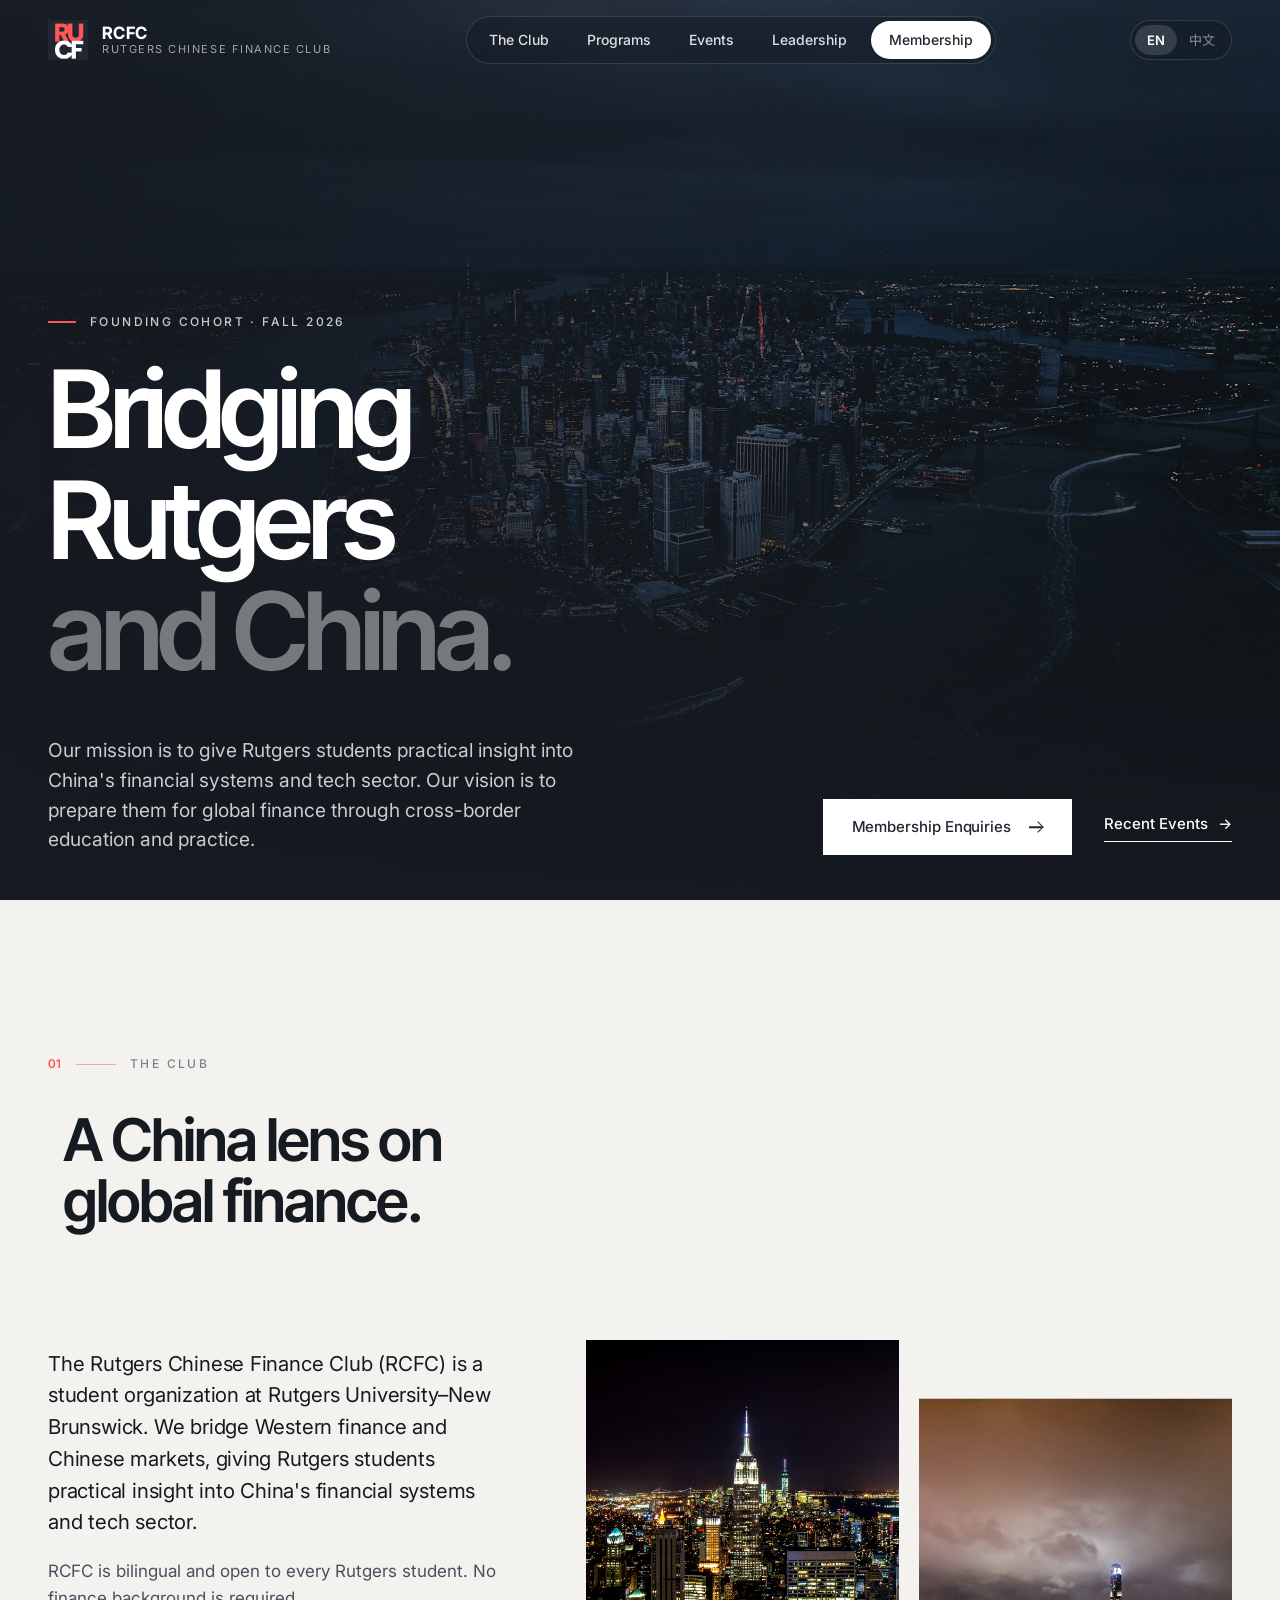
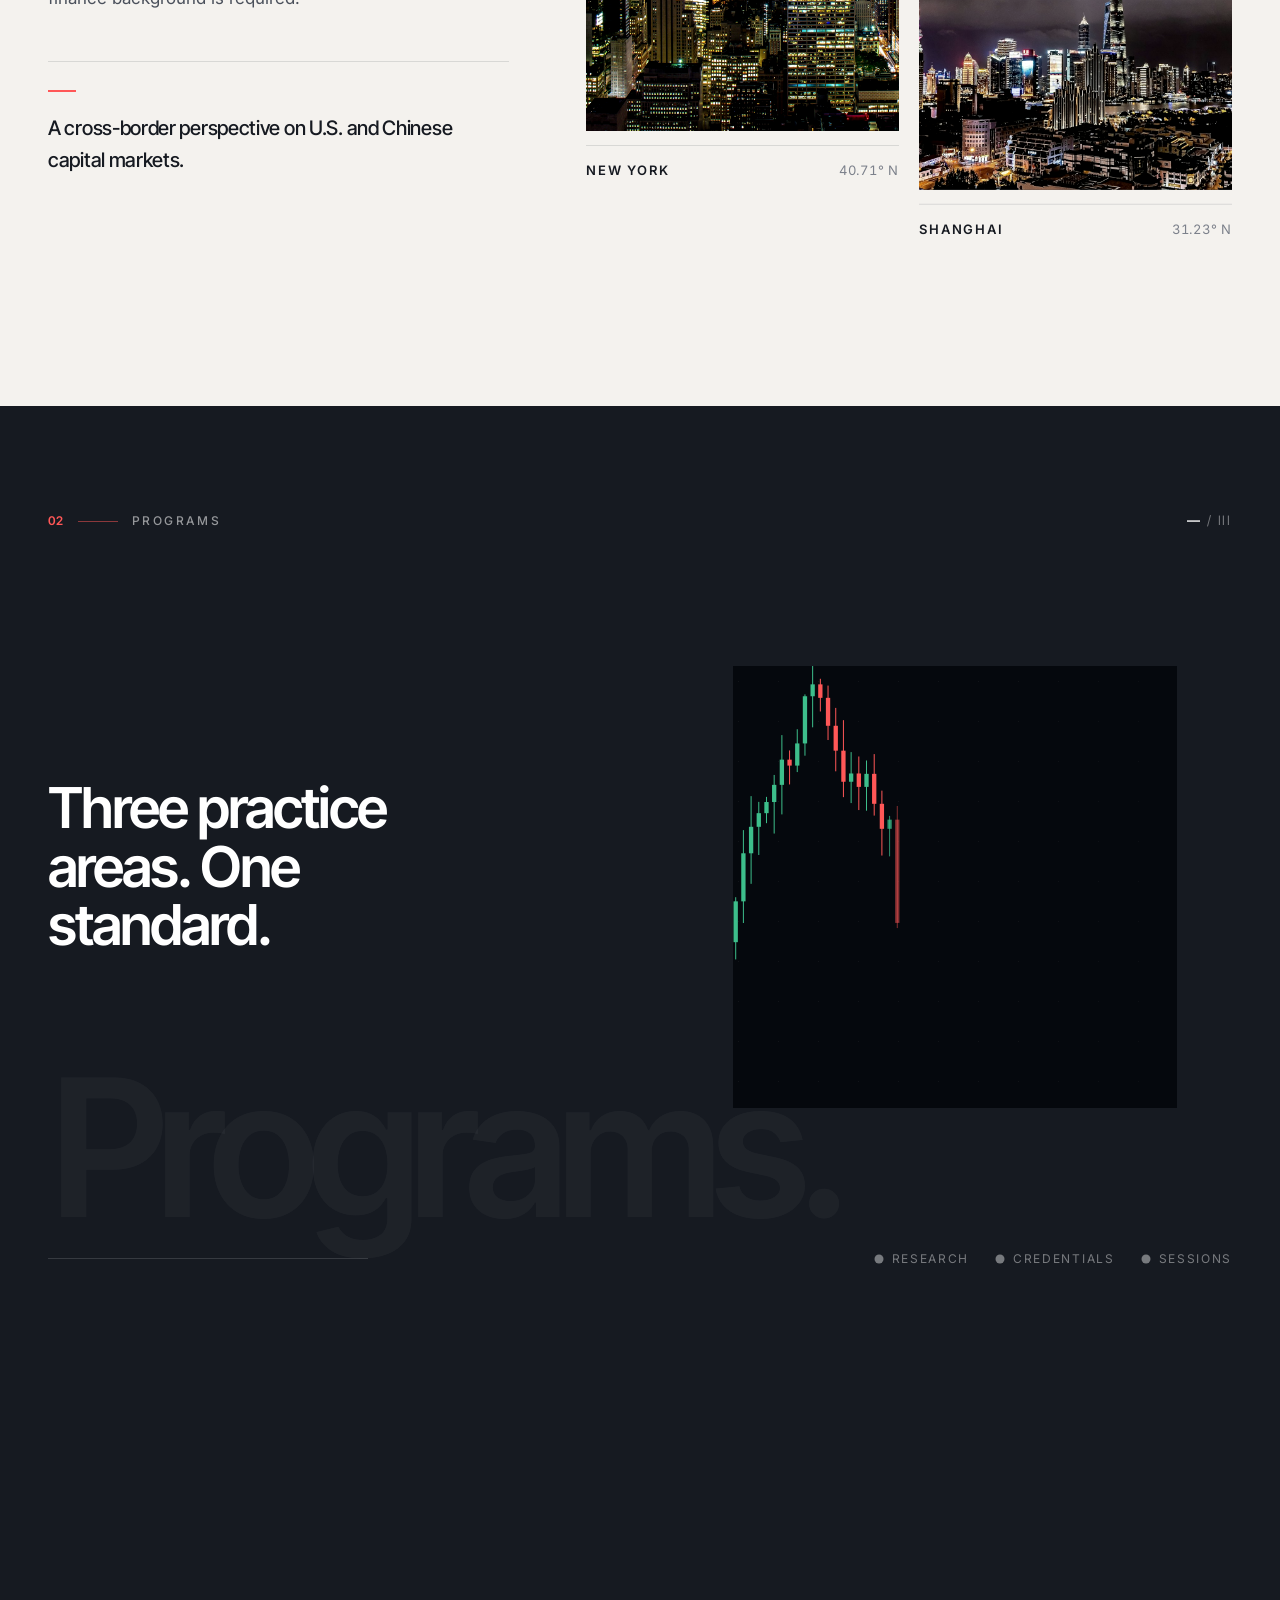
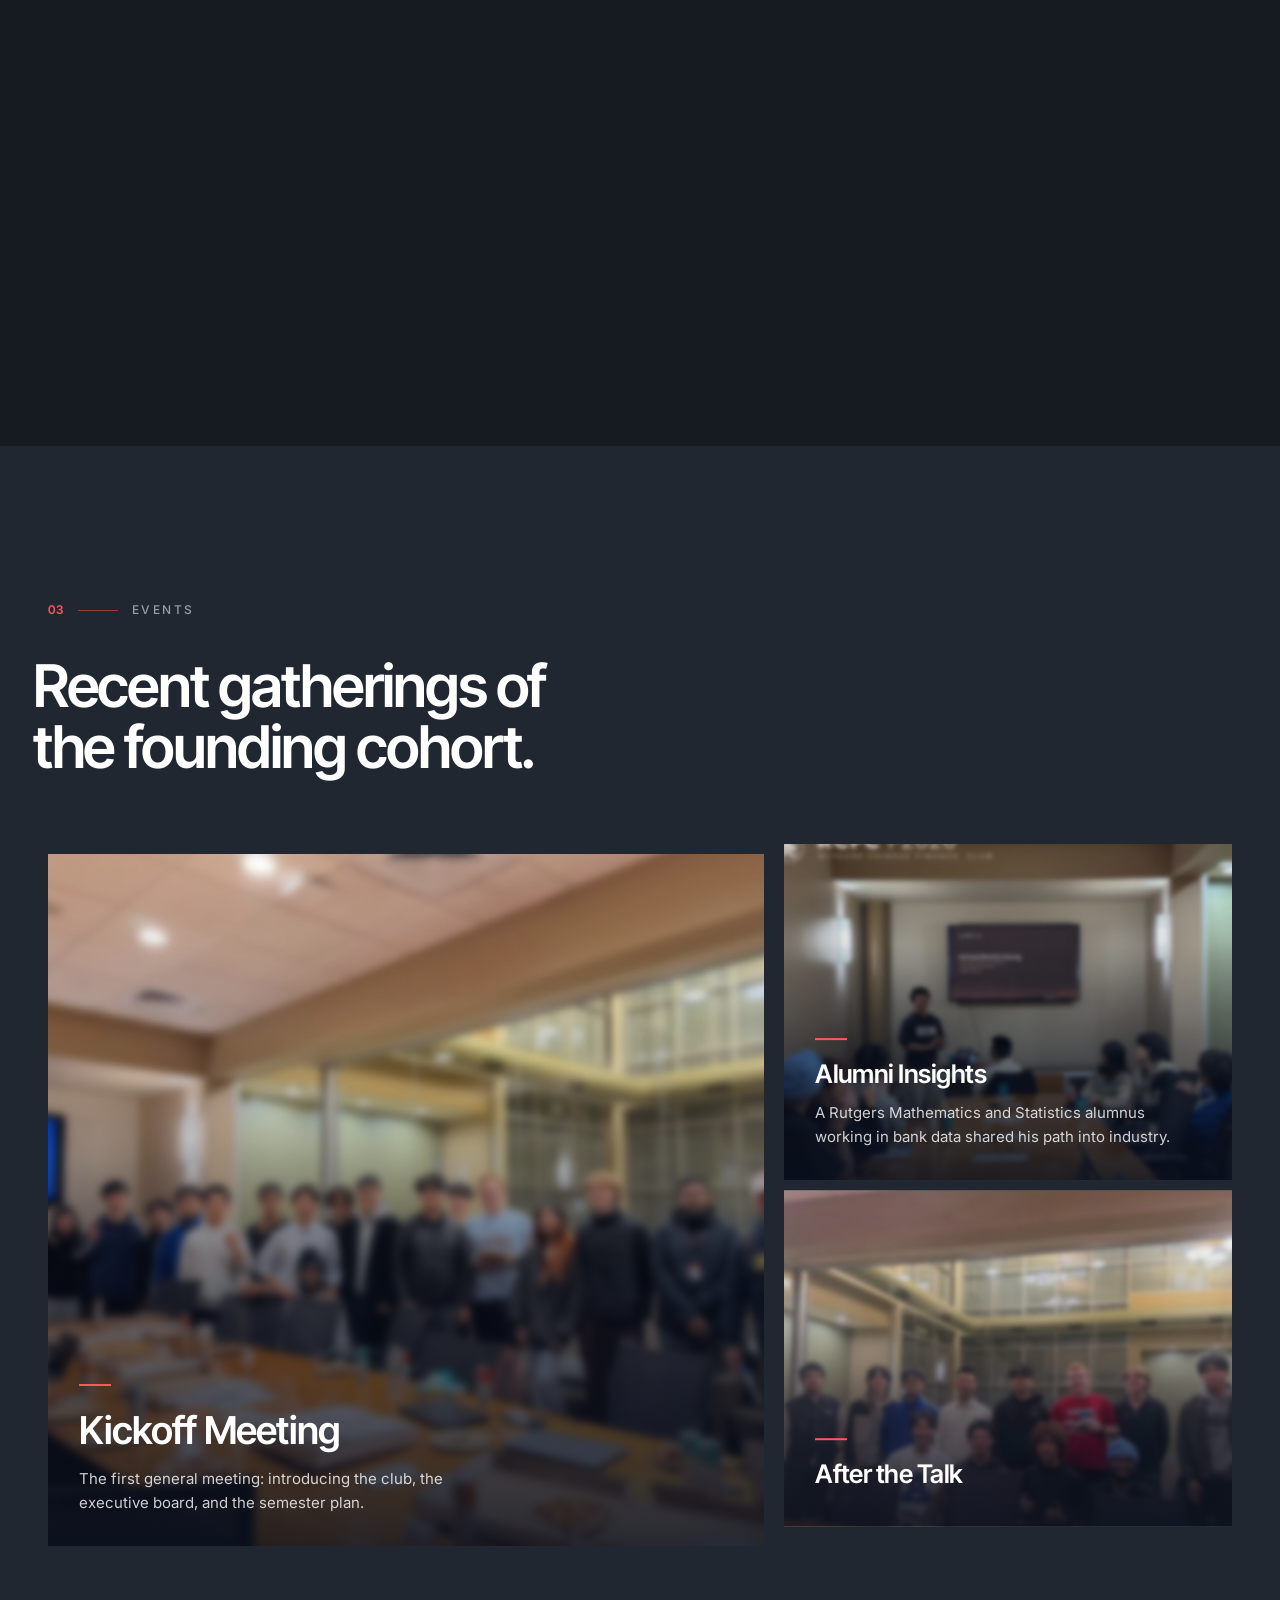
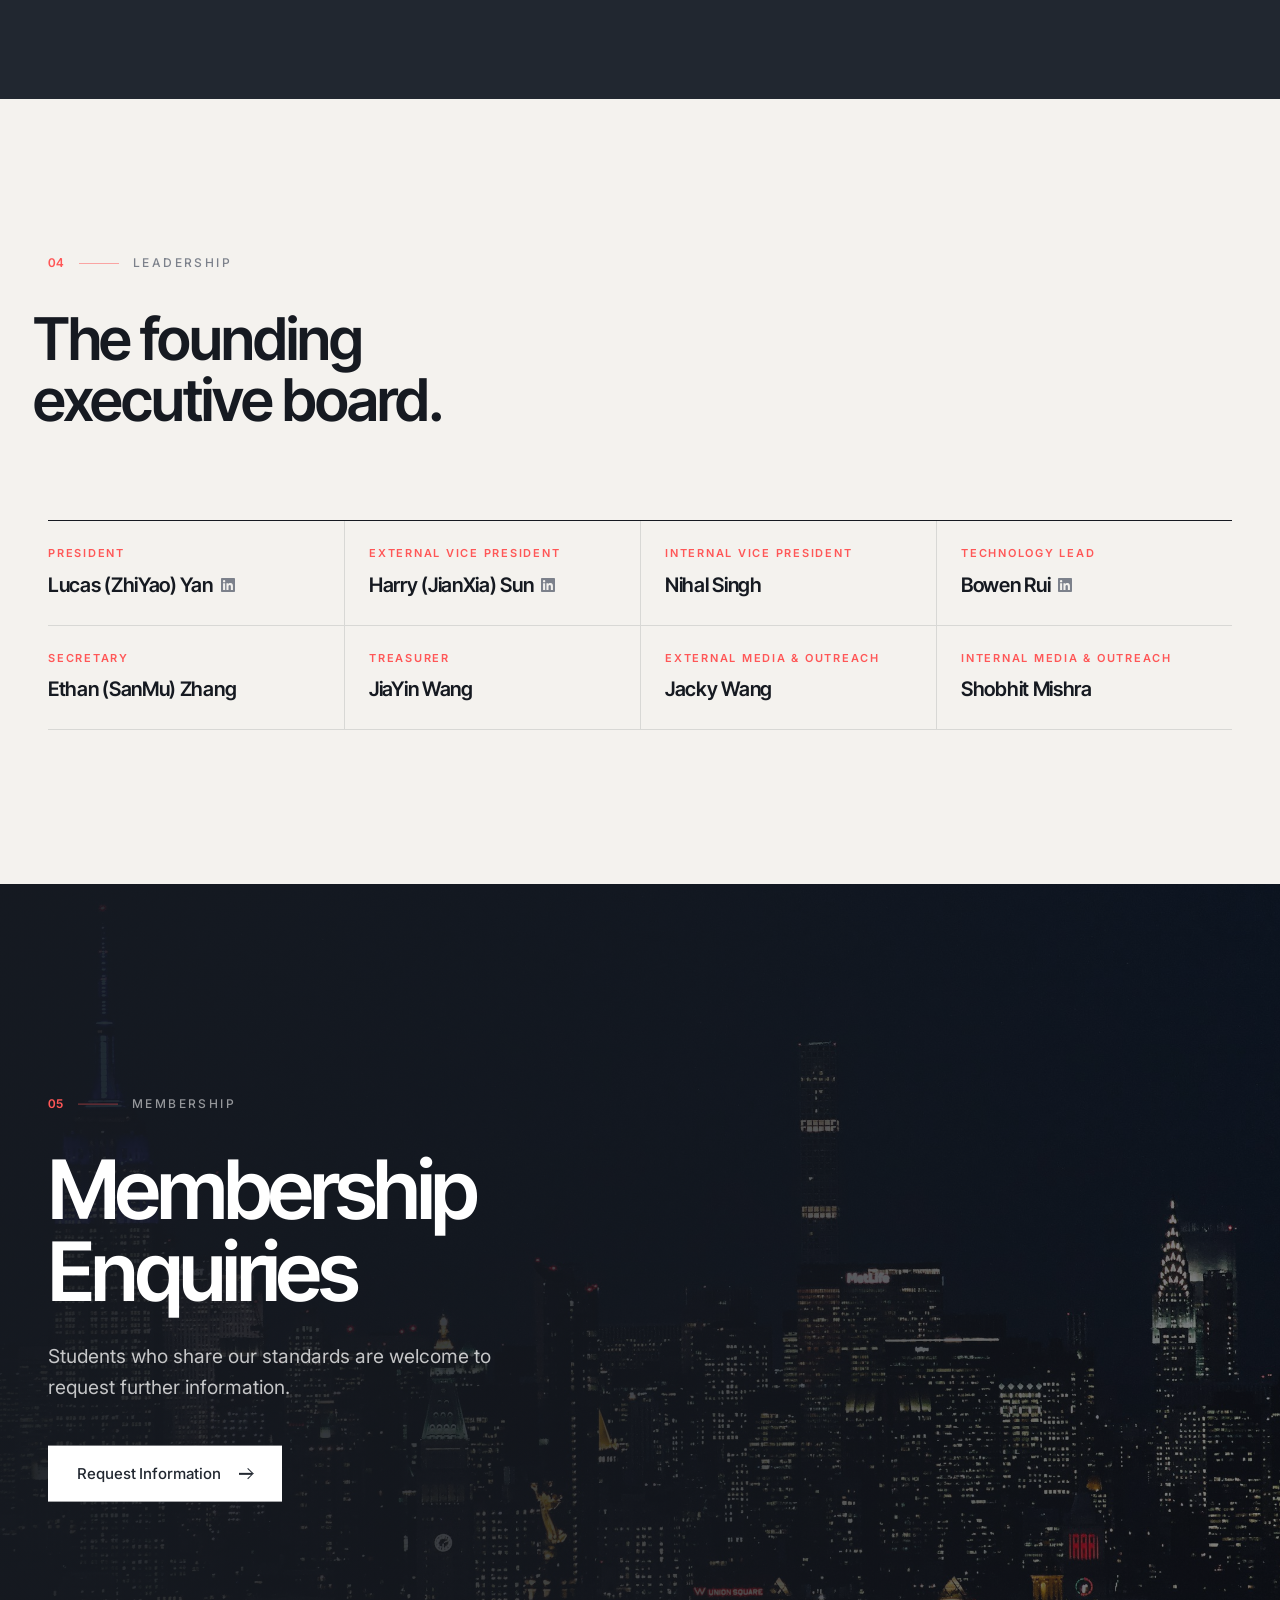
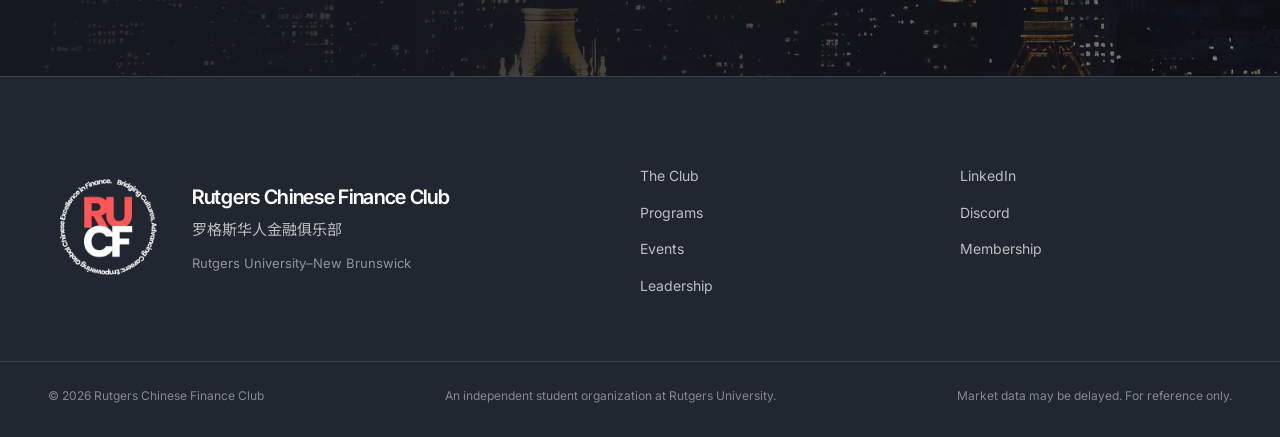
==== commit ea91a927: "Merge branch 'copy/mission-vision-equal-team' into feat/scroll-motion" ====
--- a/index.html
+++ b/index.html
@@ -63,7 +63,7 @@
   <main id="main">
 
     <!-- ============ HERO ============ -->
-    <section class="hero">
+    <section class="hero" data-fx="exit">
       <div class="hero__media" aria-hidden="true">
         <img src="assets/photos/hero-manhattan.jpg" alt="">
       </div>
@@ -94,7 +94,7 @@
     <!-- ============ 01 THE CLUB ============ -->
     <section class="section club" id="club">
       <div class="wrap">
-        <header class="sec-head reveal">
+        <header class="sec-head reveal" data-fx>
           <p class="sec-label"><span class="sec-num">01</span><span data-i18n="club.title">The Club</span></p>
           <h2 class="statement" data-i18n="club.statement">A China lens on global finance.</h2>
         </header>
@@ -106,7 +106,7 @@
             <p class="club__quote" data-i18n="club.quote">A cross-border perspective on U.S. and Chinese capital markets.</p>
           </div>
 
-          <div class="cities reveal">
+          <div class="cities reveal" data-fx>
             <figure class="city">
               <div class="city__img"><img src="assets/photos/new-york.jpg" alt="" loading="lazy"></div>
               <figcaption><span data-i18n="club.capNY">New York</span><span class="city__co">40.71° N</span></figcaption>
@@ -173,12 +173,12 @@
     <!-- ============ 03 EVENTS ============ -->
     <section class="section events" id="events">
       <div class="wrap">
-        <header class="events__head reveal">
+        <header class="events__head reveal" data-fx>
           <p class="sec-label sec-label--light"><span class="sec-num">03</span><span data-i18n="events.title">Events</span></p>
           <h2 class="statement statement--light" data-i18n="events.intro">Recent gatherings of the founding cohort.</h2>
         </header>
 
-        <div class="events__grid">
+        <div class="events__grid" data-fx>
           <figure class="event event--wide reveal">
             <div class="event__img"><img src="assets/photos/event-kickoff.jpg" alt="Members at the RCFC Kickoff Meeting" loading="lazy"></div>
             <figcaption>
@@ -208,7 +208,7 @@
       <div class="wrap">
         <p class="sec-label reveal"><span class="sec-num">04</span><span data-i18n="leadership.title">Leadership</span></p>
 
-        <h2 class="statement reveal" data-i18n="eboard.title">The founding executive board.</h2>
+        <h2 class="statement reveal" data-fx data-i18n="eboard.title">The founding executive board.</h2>
         <div class="eboard reveal">
           <ul class="eboard__grid">
             <li class="officer">
@@ -249,7 +249,7 @@
     </section>
 
     <!-- ============ 05 MEMBERSHIP ============ -->
-    <section class="membership" id="membership">
+    <section class="membership" id="membership" data-fx>
       <div class="membership__media" aria-hidden="true"><img src="assets/photos/skyline.jpg" alt="" loading="lazy"></div>
       <div class="wrap membership__body reveal">
         <p class="sec-label sec-label--light"><span class="sec-num">05</span><span data-i18n="nav.membership">Membership</span></p>
--- a/styles.css
+++ b/styles.css
@@ -565,7 +565,7 @@
   position: relative; overflow: hidden; color: var(--white); background: var(--navy);
   padding: clamp(120px, 15vw, 200px) 0;
 }
-.membership__media { position: absolute; inset: 0; }
+.membership__media { position: absolute; inset: 0; overflow: hidden; }
 .membership__media img { width: 100%; height: 100%; object-fit: cover; }
 .membership__media::after {
   content: ""; position: absolute; inset: 0;
@@ -720,6 +720,59 @@
   font-size: 12px; color: rgba(255,255,255,.45);
 }
 
+/* ---------- Scroll motion ----------
+   --fx (0-1) is each [data-fx] block's progress through the screen, set by main.js.
+   --amp scales every movement: 1 desktop, ~.5 touch / low-power, 0 reduced motion
+   (and 0 before the script runs, so nothing is ever left offset). Only translate,
+   scale and opacity are animated; the separate properties compose with the
+   existing intro and hover transforms instead of overriding them. */
+:root { --amp: 0; }
+[data-fx] { --fx: .5; }
+[data-fx].fx-on img { will-change: translate, scale; }
+
+/* Hero: copy lifts and fades as the page scrolls away, the city drifts slower behind it */
+.hero[data-fx="exit"] { --fx: 0; }
+.hero__body { translate: 0 calc(var(--fx) * -96px * var(--amp)); opacity: calc(1 - var(--fx) * 1.15 * min(1, var(--amp) * 4)); }
+.hero__media { translate: 0 calc(var(--fx) * 14% * var(--amp)); }
+
+/* Section headings drift sideways a little as they pass */
+.sec-head .statement, .events__head .statement, .statement[data-fx] {
+  translate: calc((.5 - var(--fx)) * 56px * var(--amp)) 0;
+}
+
+/* New York and Shanghai move in opposite directions: the two markets, side by side */
+.cities .city__img img { scale: calc(1 + .16 * var(--amp)); translate: 0 calc((var(--fx) - .5) * -16% * var(--amp)); }
+.cities .city--offset .city__img img { translate: 0 calc((var(--fx) - .5) * 16% * var(--amp)); }
+.cities .city--offset { translate: 0 calc((.5 - var(--fx)) * 48px * var(--amp)); }
+
+/* Event photos parallax inside their frames; the small cards travel at different speeds */
+.events__grid .event__img img { translate: 0 calc((var(--fx) - .5) * -10% * var(--amp)); scale: calc(1 + .1 * var(--amp)); }
+.events__grid .event:nth-child(2) { translate: 0 calc((.5 - var(--fx)) * 36px * var(--amp)); }
+.events__grid .event:nth-child(3) { translate: 0 calc((.5 - var(--fx)) * 72px * var(--amp)); }
+
+/* Membership: the skyline pulls back as the section arrives, the copy rises over it */
+.membership__media img { scale: calc(1 + max(0, .62 - var(--fx)) * .32 * var(--amp)); }
+.membership__body { translate: 0 calc((.5 - var(--fx)) * 64px * var(--amp)); }
+
+/* Executive board: officers arrive one after another */
+.js-motion .eboard .officer { opacity: 0; transform: translateY(18px); transition: opacity .8s var(--ease), transform .8s var(--ease); }
+.js-motion .eboard.is-in .officer { opacity: 1; transform: none; }
+.js-motion .eboard.is-in .officer:nth-child(2) { transition-delay: .06s; }
+.js-motion .eboard.is-in .officer:nth-child(3) { transition-delay: .12s; }
+.js-motion .eboard.is-in .officer:nth-child(4) { transition-delay: .18s; }
+.js-motion .eboard.is-in .officer:nth-child(5) { transition-delay: .24s; }
+.js-motion .eboard.is-in .officer:nth-child(6) { transition-delay: .30s; }
+.js-motion .eboard.is-in .officer:nth-child(7) { transition-delay: .36s; }
+.js-motion .eboard.is-in .officer:nth-child(8) { transition-delay: .42s; }
+
+/* Ticker only animates while on screen */
+.ticker.is-away .ticker__track { animation-play-state: paused; }
+
+/* Touch devices: no hover zooms (they stick after a tap) */
+@media (hover: none) {
+  .city:hover .city__img img, .event:hover .event__img img { transform: none; }
+}
+
 /* ---------- Reveal ---------- */
 .js-motion .reveal { opacity: 0; transform: translateY(28px); transition: opacity 1s var(--ease), transform 1s var(--ease); }
 .js-motion .reveal.is-in { opacity: 1; transform: none; }
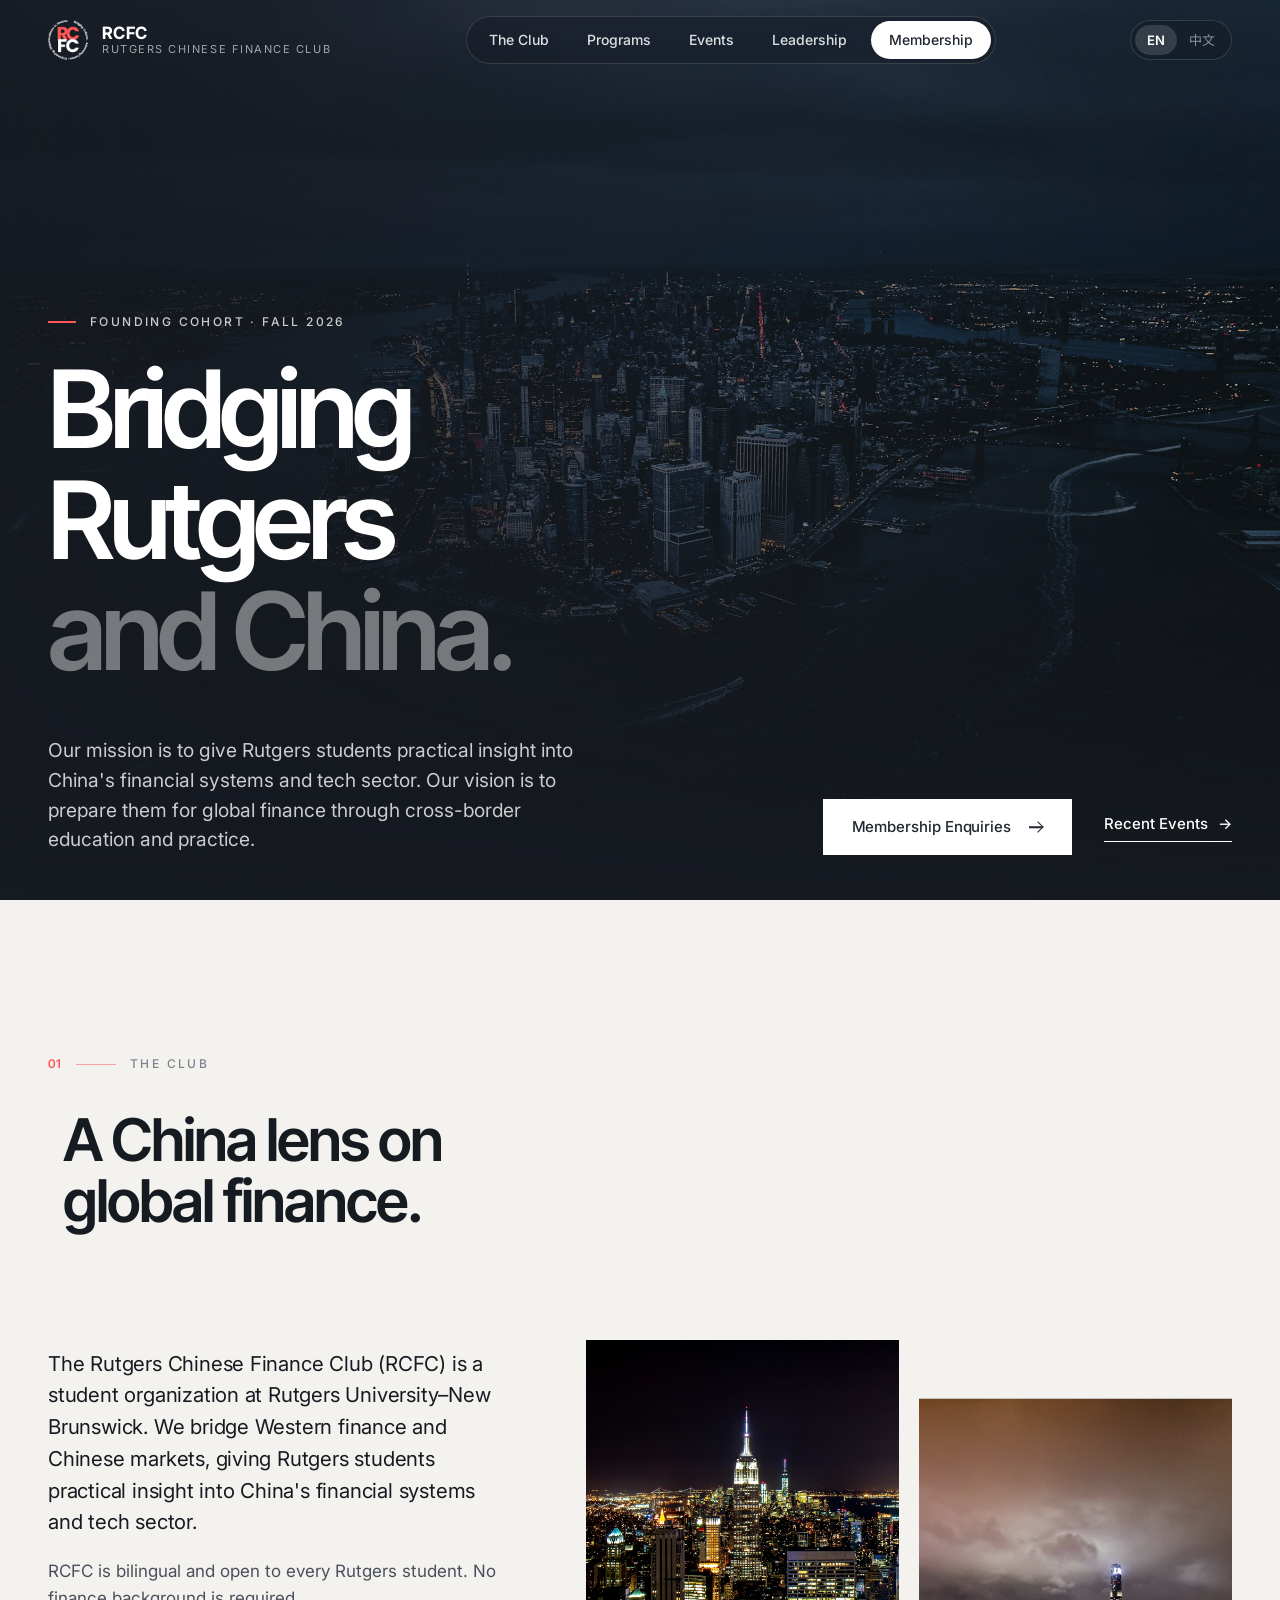
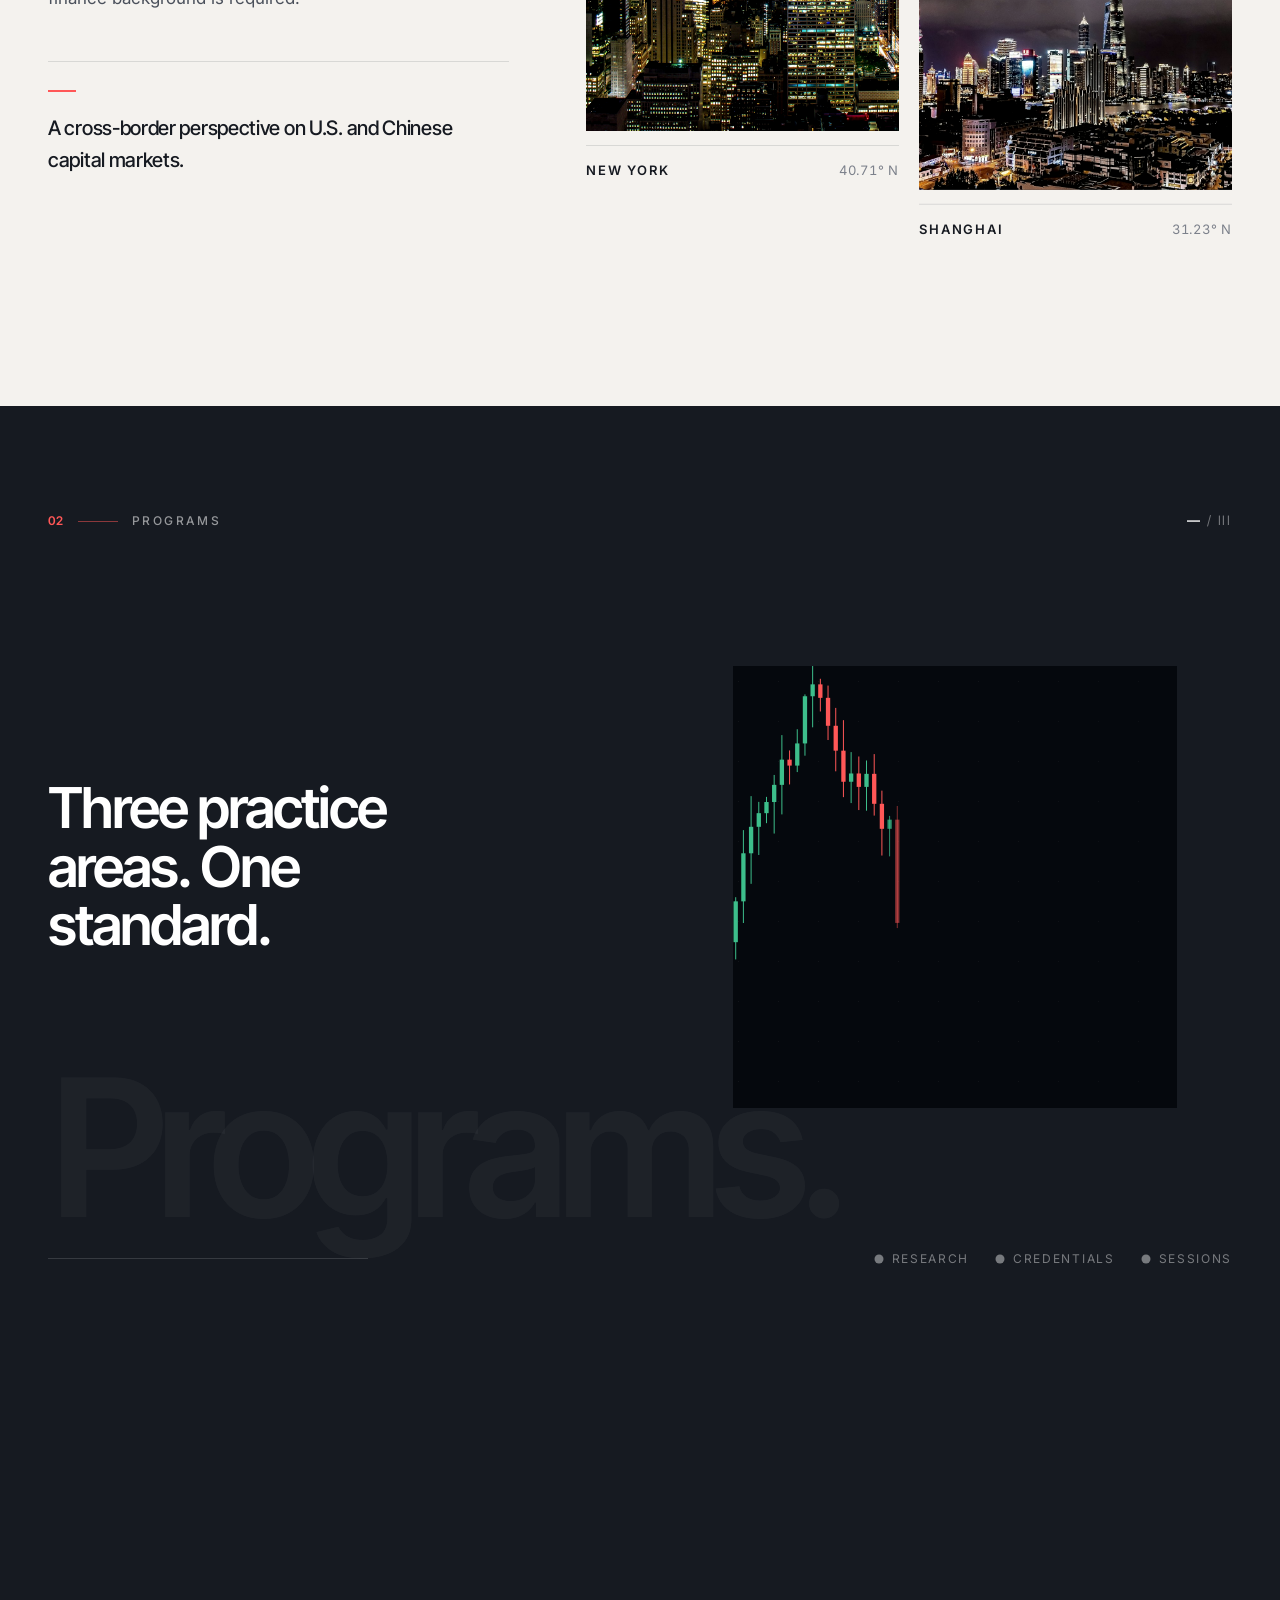
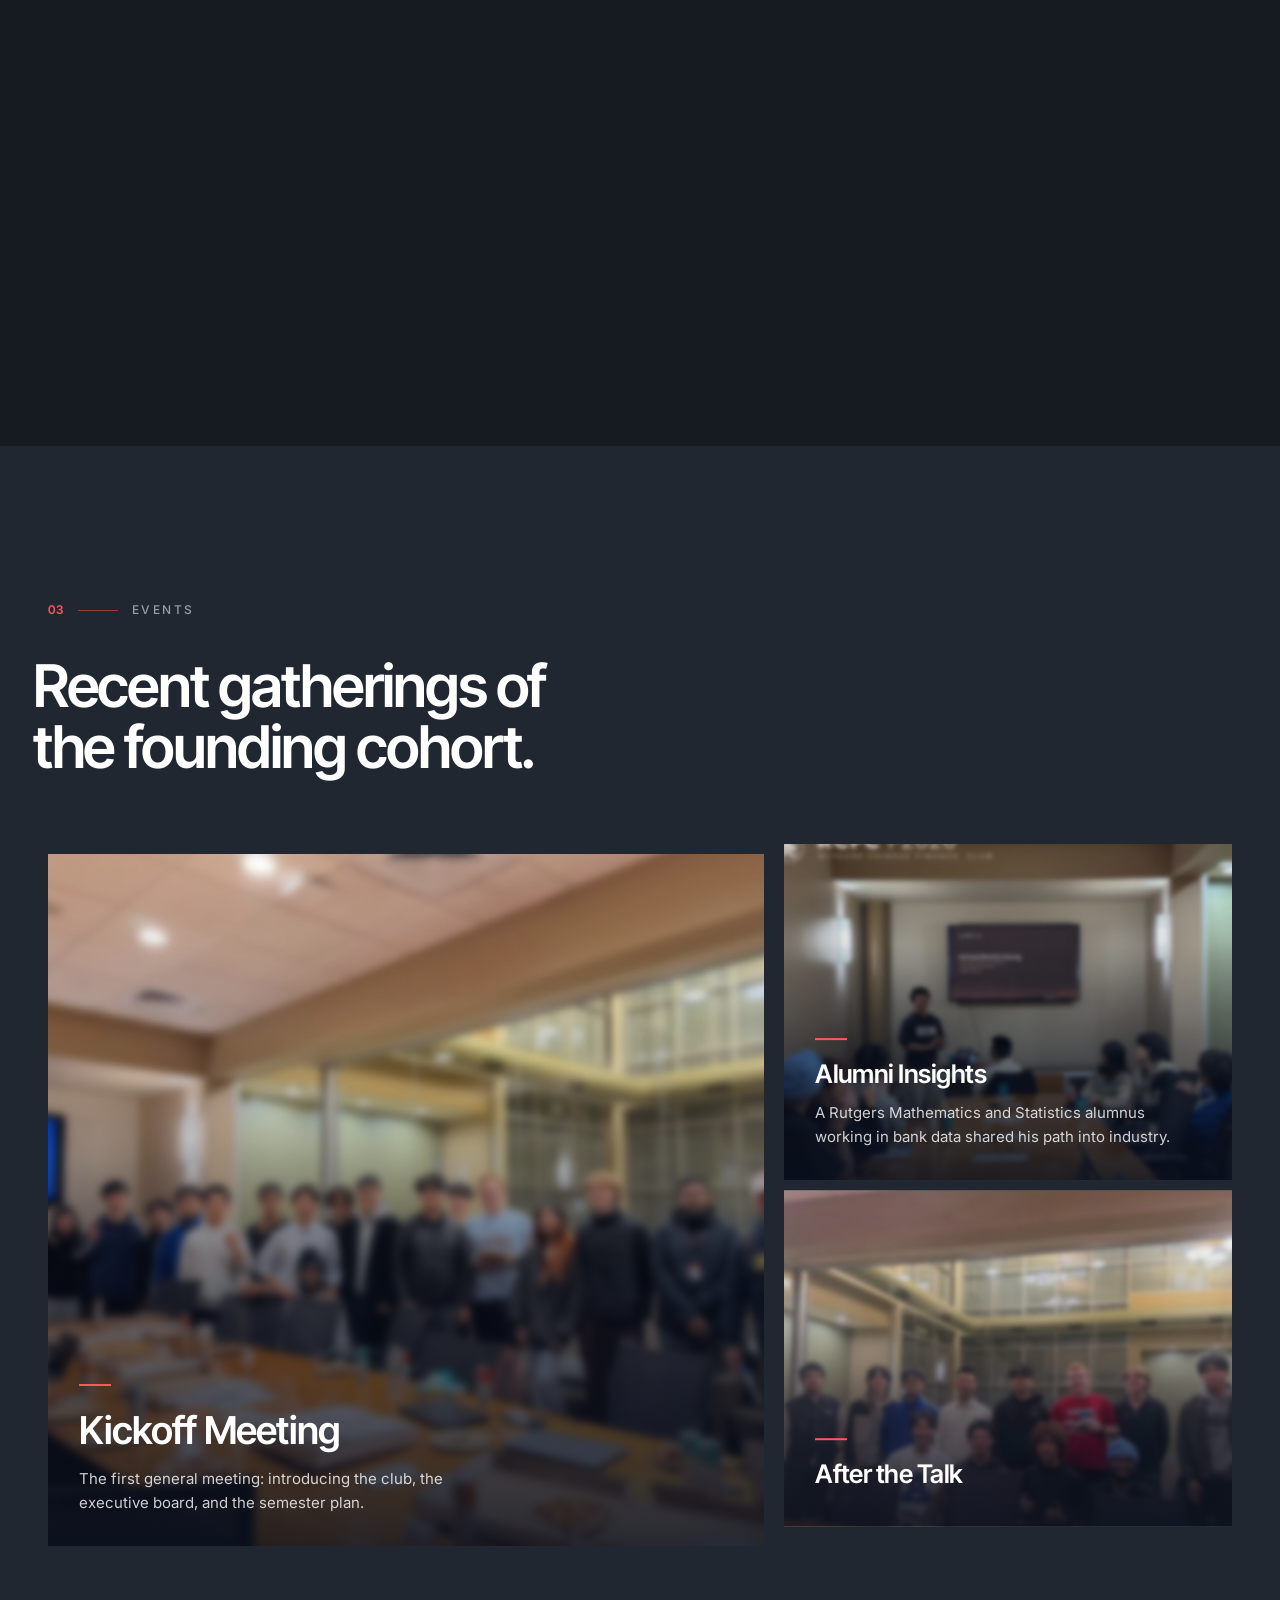
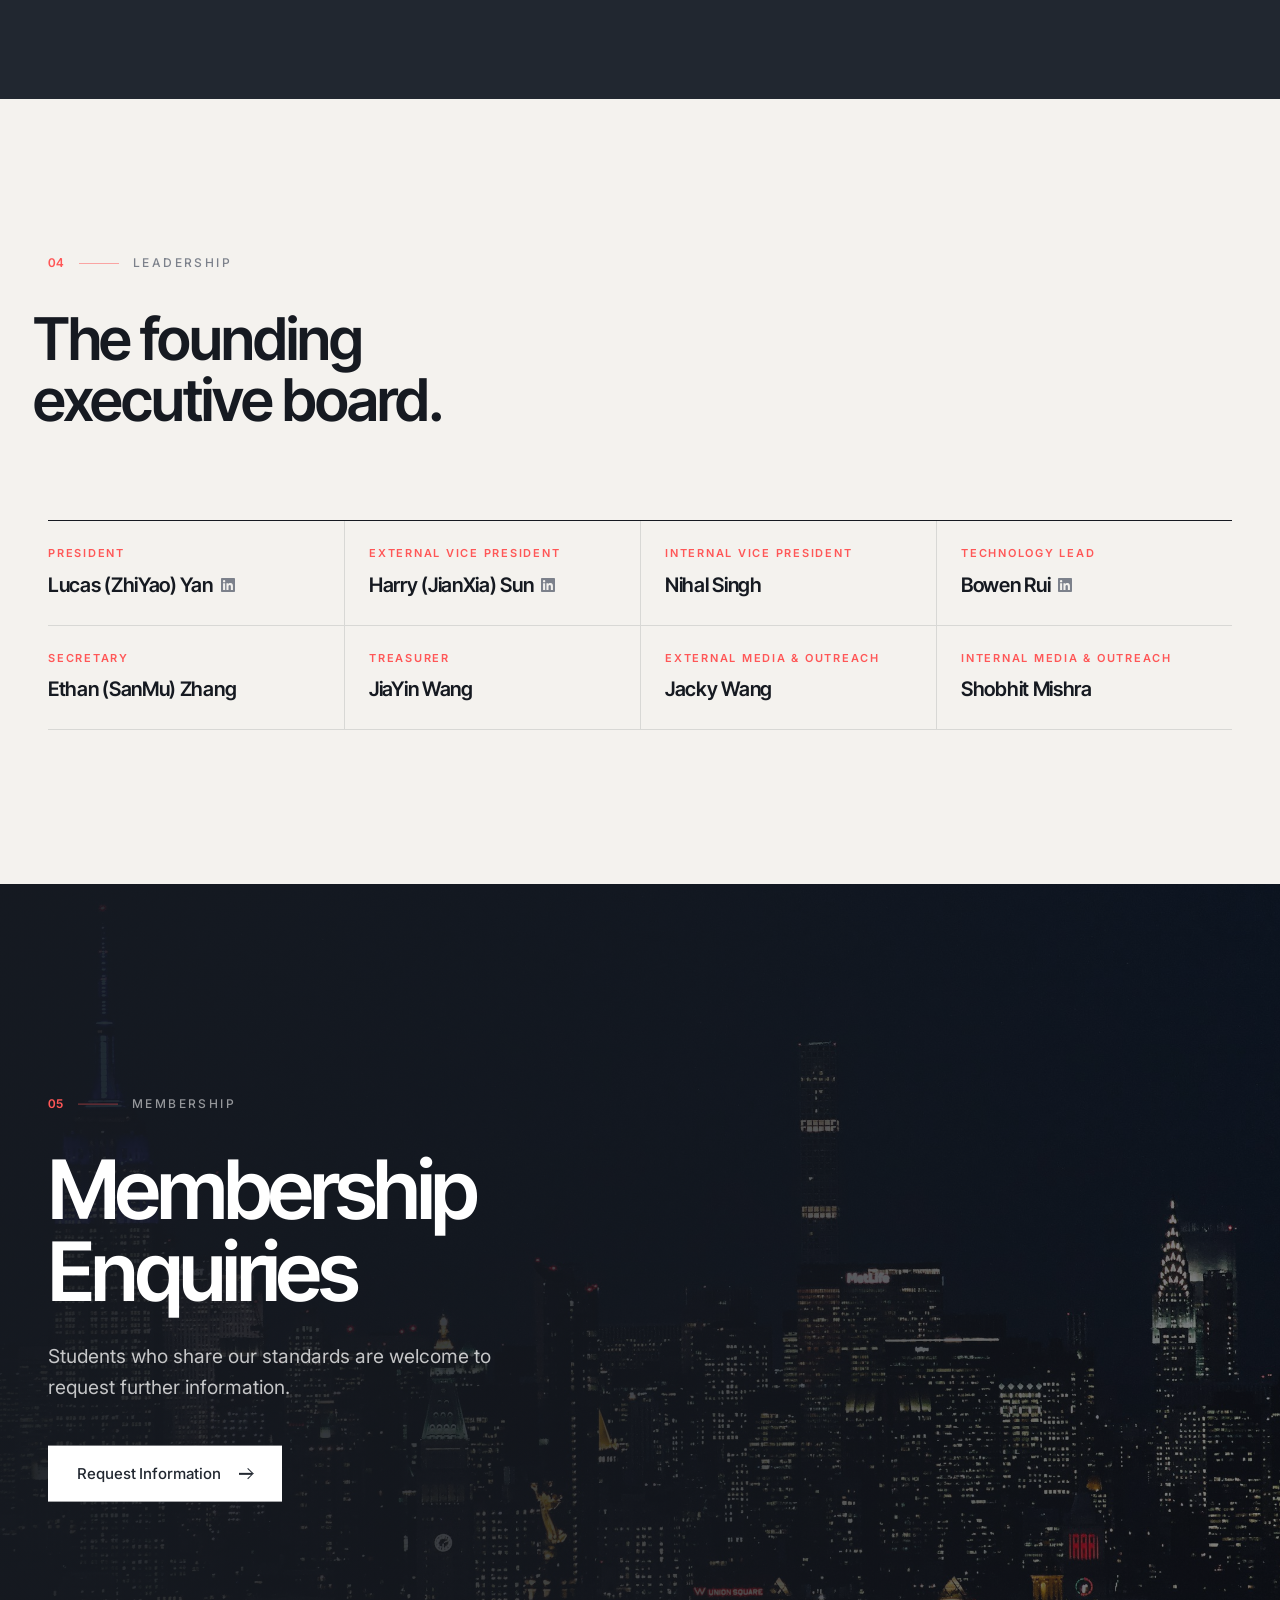
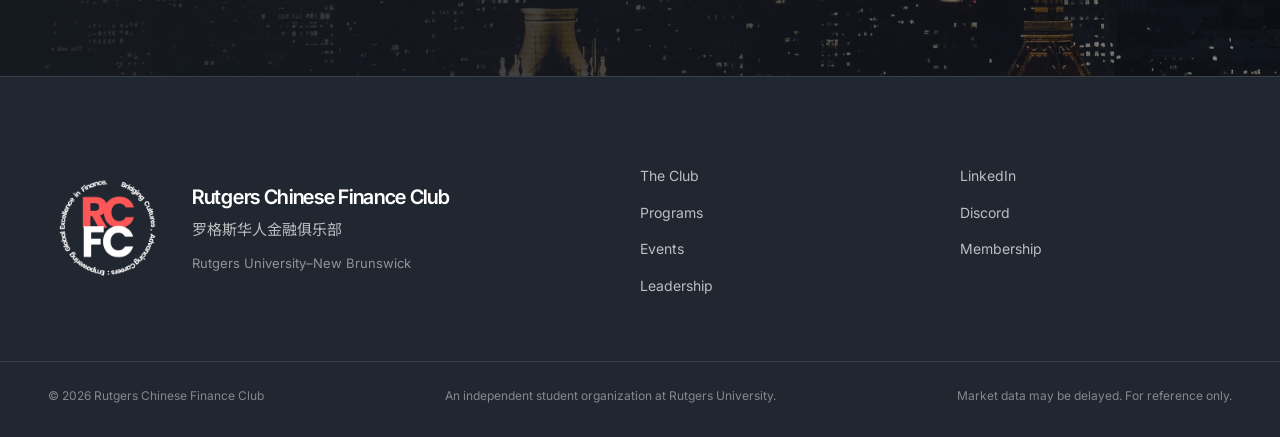
==== commit e819ac77: "Swap the header mark for the official circular badge The nav used the square placeholder tile; the c" ====
--- a/index.html
+++ b/index.html
@@ -32,7 +32,7 @@
   <header class="nav" id="top">
     <div class="nav__inner wrap">
       <a class="brand" href="#top" data-i18n-attr="aria-label:a11y.home" aria-label="RCFC — home">
-        <img class="brand__mark" src="assets/mark.png" width="40" height="40" alt="">
+        <img class="brand__mark" src="assets/logo-badge.png" width="44" height="44" alt="">
         <span class="brand__text">
           <span class="brand__name">RCFC</span>
           <span class="brand__sub" data-i18n="brand.sub">Rutgers Chinese Finance Club</span>
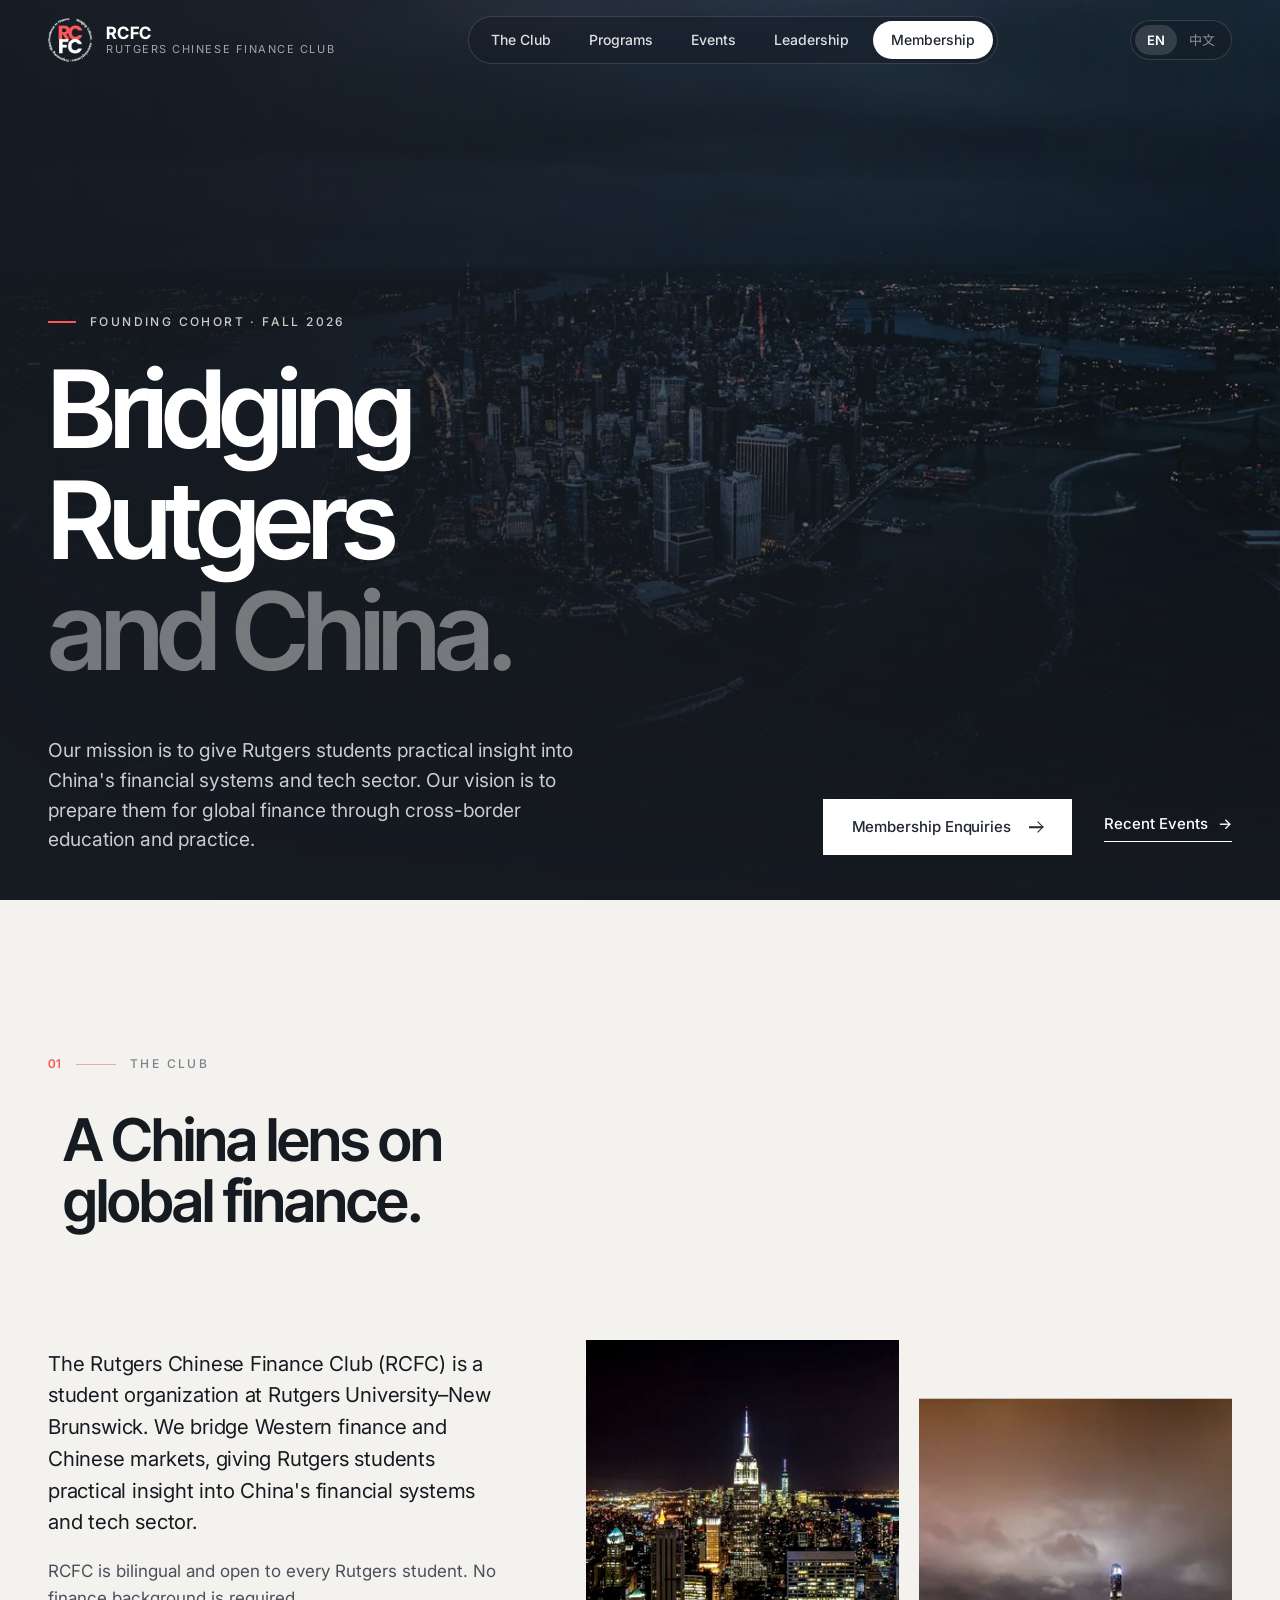
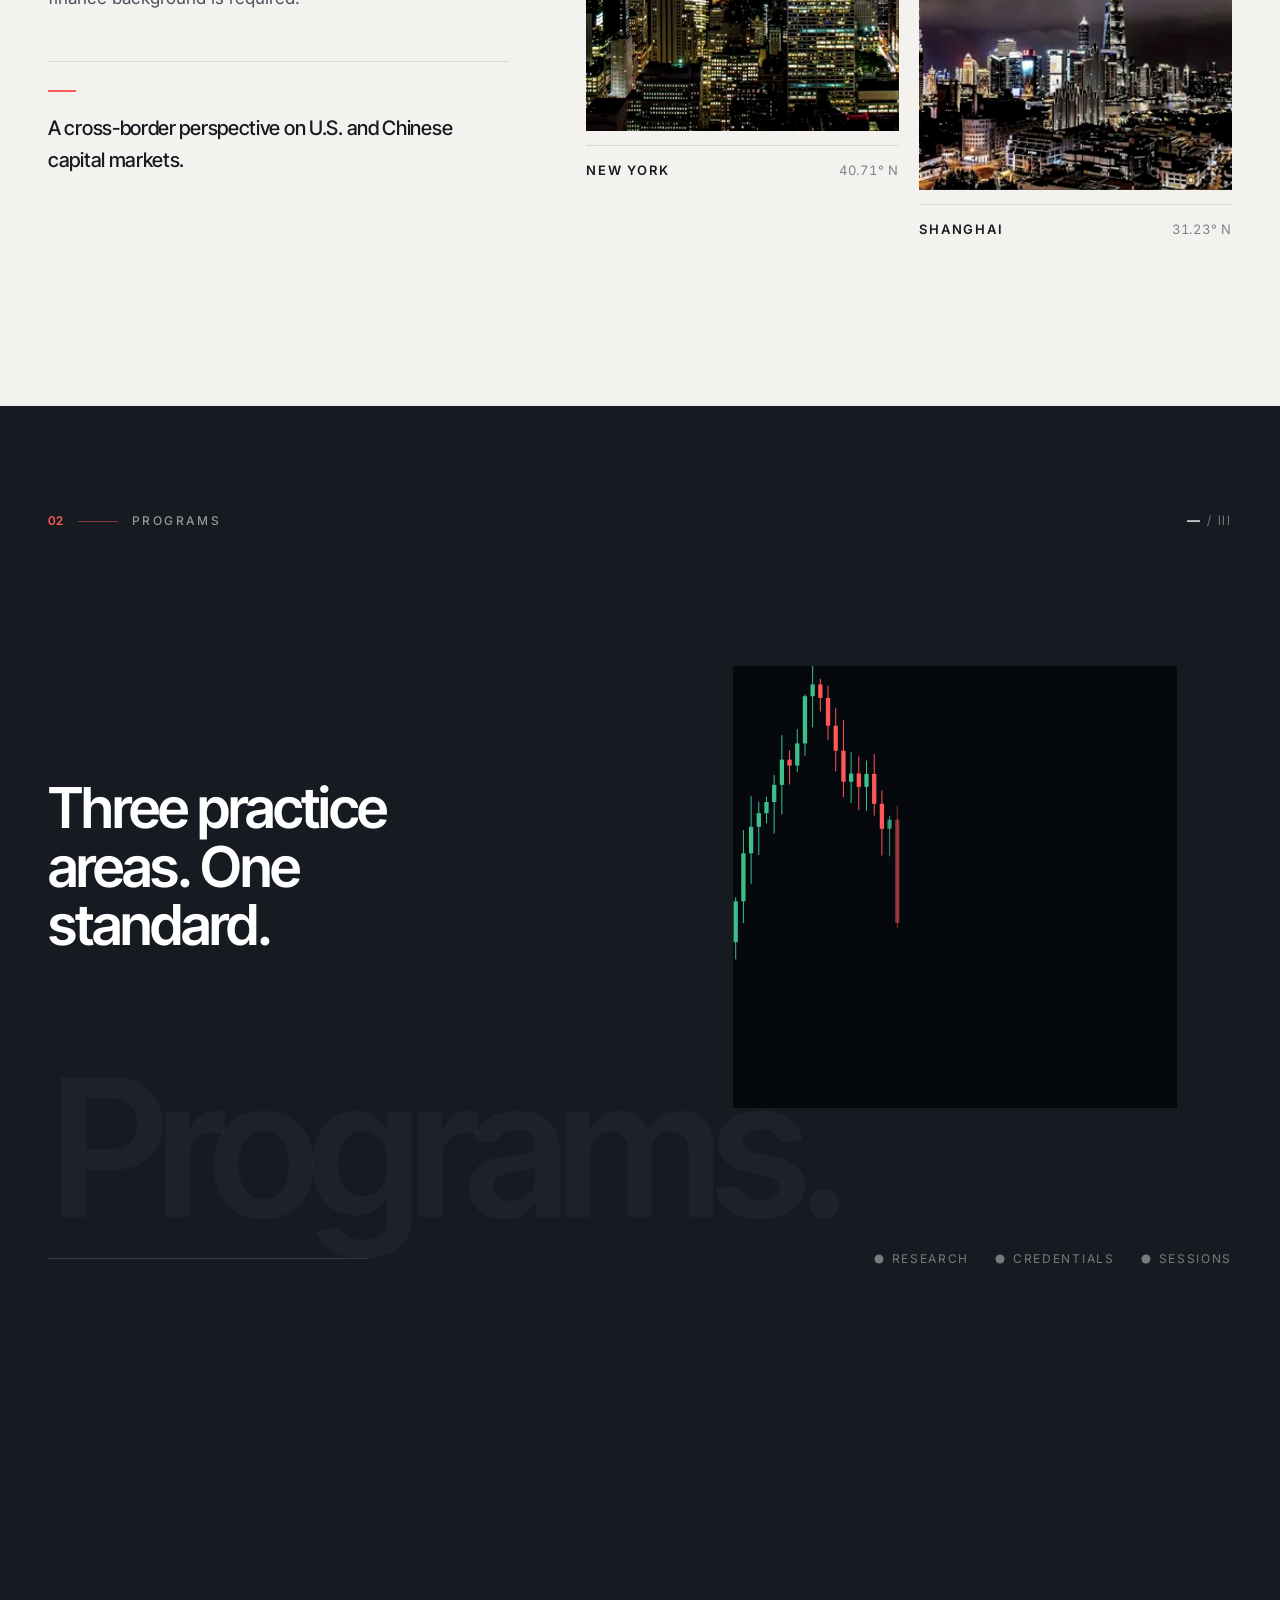
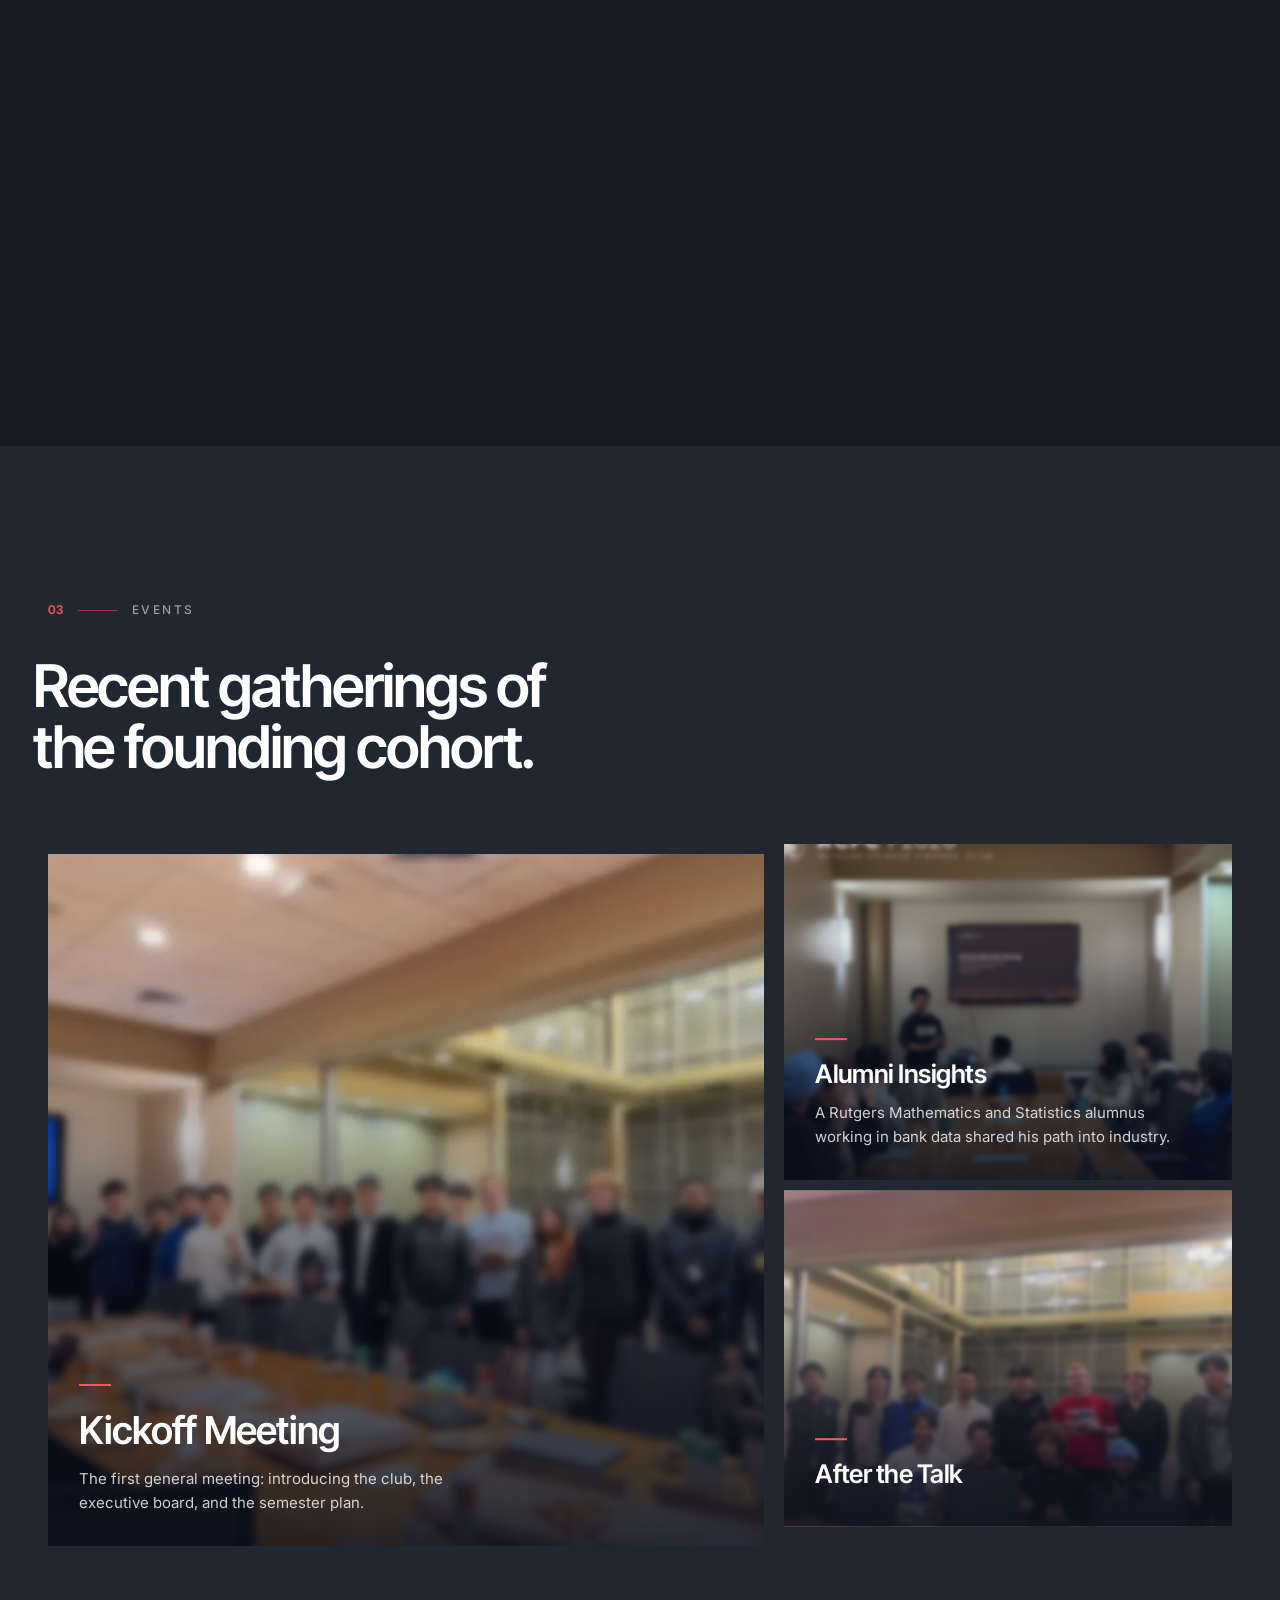
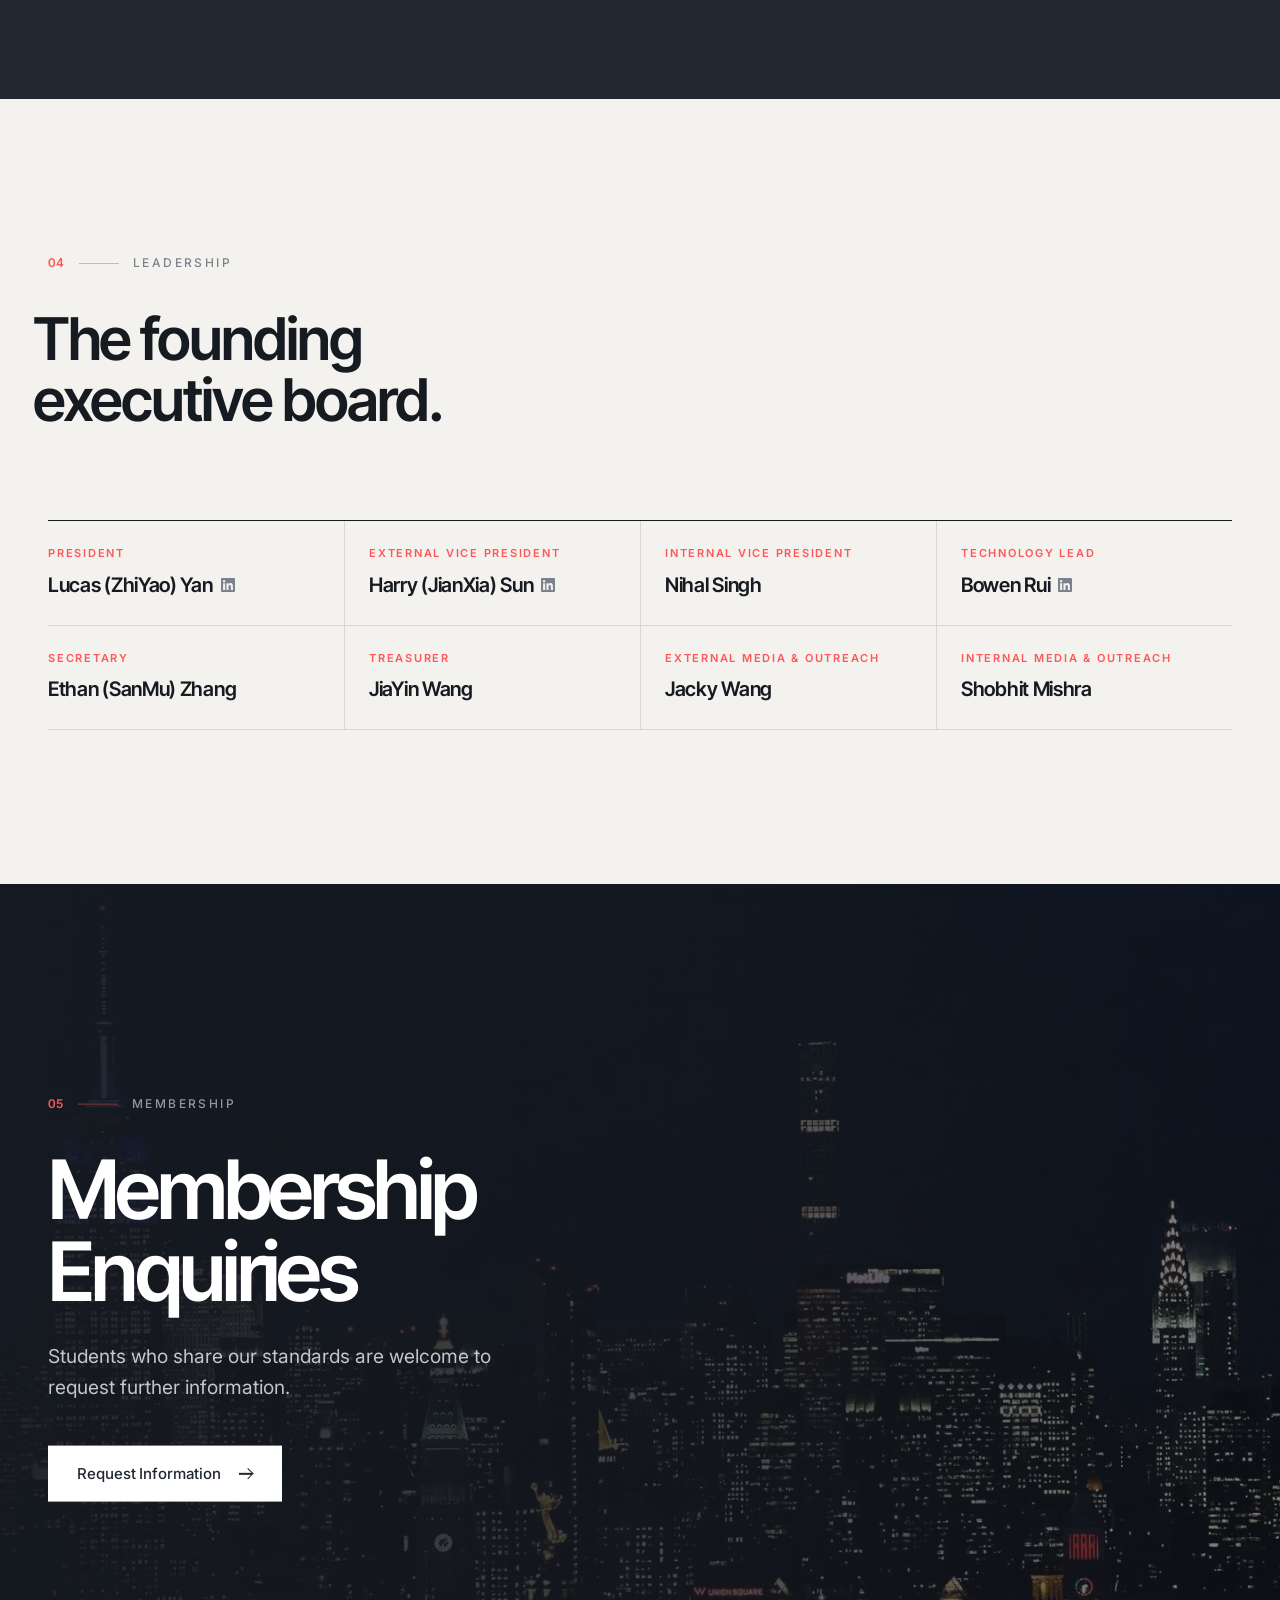
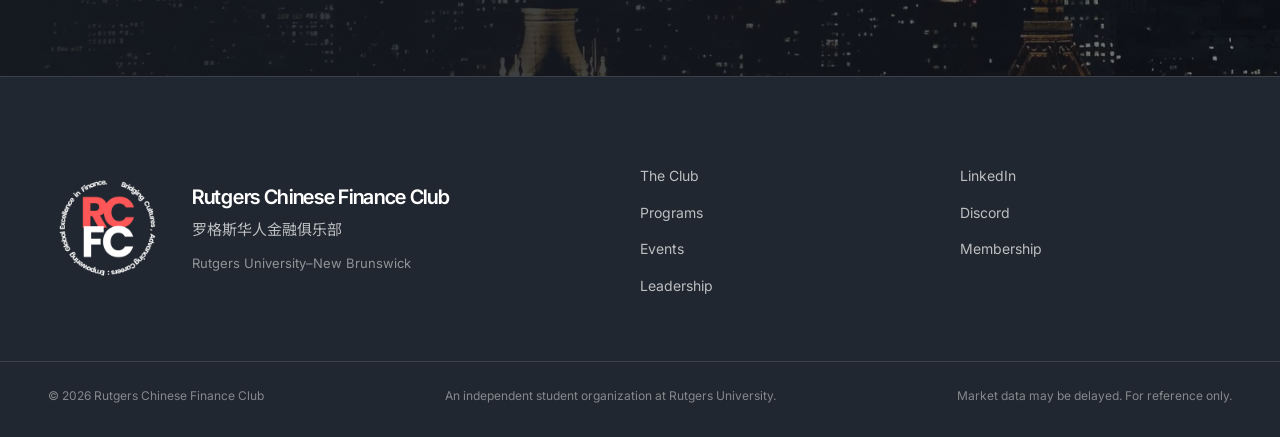
==== commit 4ade138d: "Serve WebP with mobile variants, skip the opening shot on phones - Photos move to WebP with w-descri" ====
--- a/index.html
+++ b/index.html
@@ -12,7 +12,10 @@
       var still = matchMedia("(prefers-reduced-motion: reduce)").matches;
       // Hide reveal targets before first paint so they don't flash and then fade out.
       if (!still && "IntersectionObserver" in window) document.documentElement.classList.add("js-motion");
-      if (!still) {
+      // Phones skip the opening shot: animating a full-screen image on load is the
+      // heaviest part of first paint on low-end devices.
+      var coarse = matchMedia("(pointer: coarse)").matches || innerWidth < 760;
+      if (!still && !coarse) {
         document.documentElement.classList.add("intro");
         if ("scrollRestoration" in history) history.scrollRestoration = "manual"; // a reload starts at the opening shot
       }
@@ -22,7 +25,9 @@
   <link rel="preconnect" href="https://fonts.googleapis.com">
   <link rel="preconnect" href="https://fonts.gstatic.com" crossorigin>
   <link href="https://fonts.googleapis.com/css2?family=Inter+Tight:wght@500;600;700&family=Inter:wght@400;500;600&family=Noto+Sans+SC:wght@400;500;700&display=swap" rel="stylesheet">
-  <link rel="preload" as="image" href="assets/photos/hero-manhattan.jpg">
+  <link rel="preload" as="image" href="assets/photos/hero-manhattan.webp"
+    imagesrcset="assets/photos/hero-manhattan-800.webp 800w, assets/photos/hero-manhattan-1280.webp 1280w, assets/photos/hero-manhattan.webp 1920w"
+    imagesizes="100vw">
   <link rel="stylesheet" href="styles.css">
 </head>
 <body>
@@ -65,7 +70,9 @@
     <!-- ============ HERO ============ -->
     <section class="hero" data-fx="exit">
       <div class="hero__media" aria-hidden="true">
-        <img src="assets/photos/hero-manhattan.jpg" alt="">
+        <img src="assets/photos/hero-manhattan.webp"
+          srcset="assets/photos/hero-manhattan-800.webp 800w, assets/photos/hero-manhattan-1280.webp 1280w, assets/photos/hero-manhattan.webp 1920w"
+          sizes="100vw" fetchpriority="high" alt="">
       </div>
       <div class="hero__body wrap">
         <p class="eyebrow reveal"><span class="eyebrow__dash"></span><span data-i18n="hero.eyebrow">Founding Cohort · Fall 2026</span></p>
@@ -108,11 +115,15 @@
 
           <div class="cities reveal" data-fx>
             <figure class="city">
-              <div class="city__img"><img src="assets/photos/new-york.jpg" alt="" loading="lazy"></div>
+              <div class="city__img"><img src="assets/photos/new-york.webp"
+                srcset="assets/photos/new-york-700.webp 700w, assets/photos/new-york.webp 1400w"
+                sizes="(min-width: 1280px) 600px, 50vw" alt="" loading="lazy"></div>
               <figcaption><span data-i18n="club.capNY">New York</span><span class="city__co">40.71° N</span></figcaption>
             </figure>
             <figure class="city city--offset">
-              <div class="city__img"><img src="assets/photos/shanghai.jpg" alt="" loading="lazy"></div>
+              <div class="city__img"><img src="assets/photos/shanghai.webp"
+                srcset="assets/photos/shanghai-700.webp 700w, assets/photos/shanghai.webp 1400w"
+                sizes="(min-width: 1280px) 600px, 50vw" alt="" loading="lazy"></div>
               <figcaption><span data-i18n="club.capSH">Shanghai</span><span class="city__co">31.23° N</span></figcaption>
             </figure>
           </div>
@@ -180,7 +191,9 @@
 
         <div class="events__grid" data-fx>
           <figure class="event event--wide reveal">
-            <div class="event__img"><img src="assets/photos/event-kickoff.jpg" alt="Members at the RCFC Kickoff Meeting" loading="lazy"></div>
+            <div class="event__img"><img src="assets/photos/event-kickoff.webp"
+              srcset="assets/photos/event-kickoff-700.webp 700w, assets/photos/event-kickoff.webp 1200w"
+              sizes="(max-width: 760px) 100vw, 60vw" alt="Members at the RCFC Kickoff Meeting" loading="lazy"></div>
             <figcaption>
               <span class="event__t" data-i18n="events.e1.t">Kickoff Meeting</span>
               <span class="event__d" data-i18n="events.e1.d">The first general meeting: introducing the club, the executive board, and the semester plan.</span>
@@ -250,7 +263,9 @@
 
     <!-- ============ 05 MEMBERSHIP ============ -->
     <section class="membership" id="membership" data-fx>
-      <div class="membership__media" aria-hidden="true"><img src="assets/photos/skyline.jpg" alt="" loading="lazy"></div>
+      <div class="membership__media" aria-hidden="true"><img src="assets/photos/skyline.webp"
+        srcset="assets/photos/skyline-800.webp 800w, assets/photos/skyline.webp 1600w"
+        sizes="100vw" alt="" loading="lazy"></div>
       <div class="wrap membership__body reveal">
         <p class="sec-label sec-label--light"><span class="sec-num">05</span><span data-i18n="nav.membership">Membership</span></p>
         <h2 class="membership__title" data-i18n="membership.title">Membership Enquiries</h2>
--- a/styles.css
+++ b/styles.css
@@ -148,7 +148,7 @@
 .nav__inner { display: flex; align-items: center; justify-content: space-between; height: 80px; gap: 24px; }
 
 .brand { display: flex; align-items: center; gap: 14px; }
-.brand__mark { width: 40px; height: 40px; }
+.brand__mark { width: 44px; height: 44px; }
 .brand__text { display: flex; flex-direction: column; line-height: 1.15; }
 .brand__name { font-family: "Inter Tight", sans-serif; font-weight: 700; font-size: 17px; letter-spacing: .02em; }
 .brand__sub { font-size: 11px; letter-spacing: .14em; text-transform: uppercase; color: rgba(255,255,255,.6); }
@@ -285,7 +285,7 @@
 
 /* Opening shot: the city fills the screen zoomed in, then the camera pulls back into the page.
    .intro = start frame, .intro-run = the pull-back, .intro-played = settled (no idle zoom afterwards). */
-.intro .hero__media img { animation: none; transform: scale(1.7); filter: brightness(1.15) saturate(1.05); }
+.intro .hero__media img { animation: none; transform: scale(1.35); filter: brightness(1.15) saturate(1.05); }
 .intro .hero__media::after { opacity: 0; }
 .intro .nav, .intro .ticker__viewport { opacity: 0; }
 /* During the opening the photo runs under the (transparent) ticker band, so the whole screen is city. */
@@ -801,7 +801,7 @@
   .nav__inner { height: 68px; }
   .menu { inset: 68px 0 auto 0; }
   .brand__sub { display: none; }
-  .brand__mark { width: 36px; height: 36px; }
+  .brand__mark { width: 38px; height: 38px; }
 
   .hero__body { padding-top: clamp(96px, 14svh, 120px); padding-bottom: clamp(24px, 4svh, 48px); }
   .hero__foot { margin-top: clamp(20px, 4svh, 40px); }
@@ -824,6 +824,9 @@
   .footer__brand img { width: 88px; height: 88px; }
   .footer__base { flex-direction: column; }
 }
+
+/* Touch / low-power devices skip the idle hero zoom along with the opening shot */
+[data-motion="lite"] .hero__media img { animation: none; transform: none; }
 
 @media (prefers-reduced-motion: reduce) {
   html { scroll-behavior: auto; }
